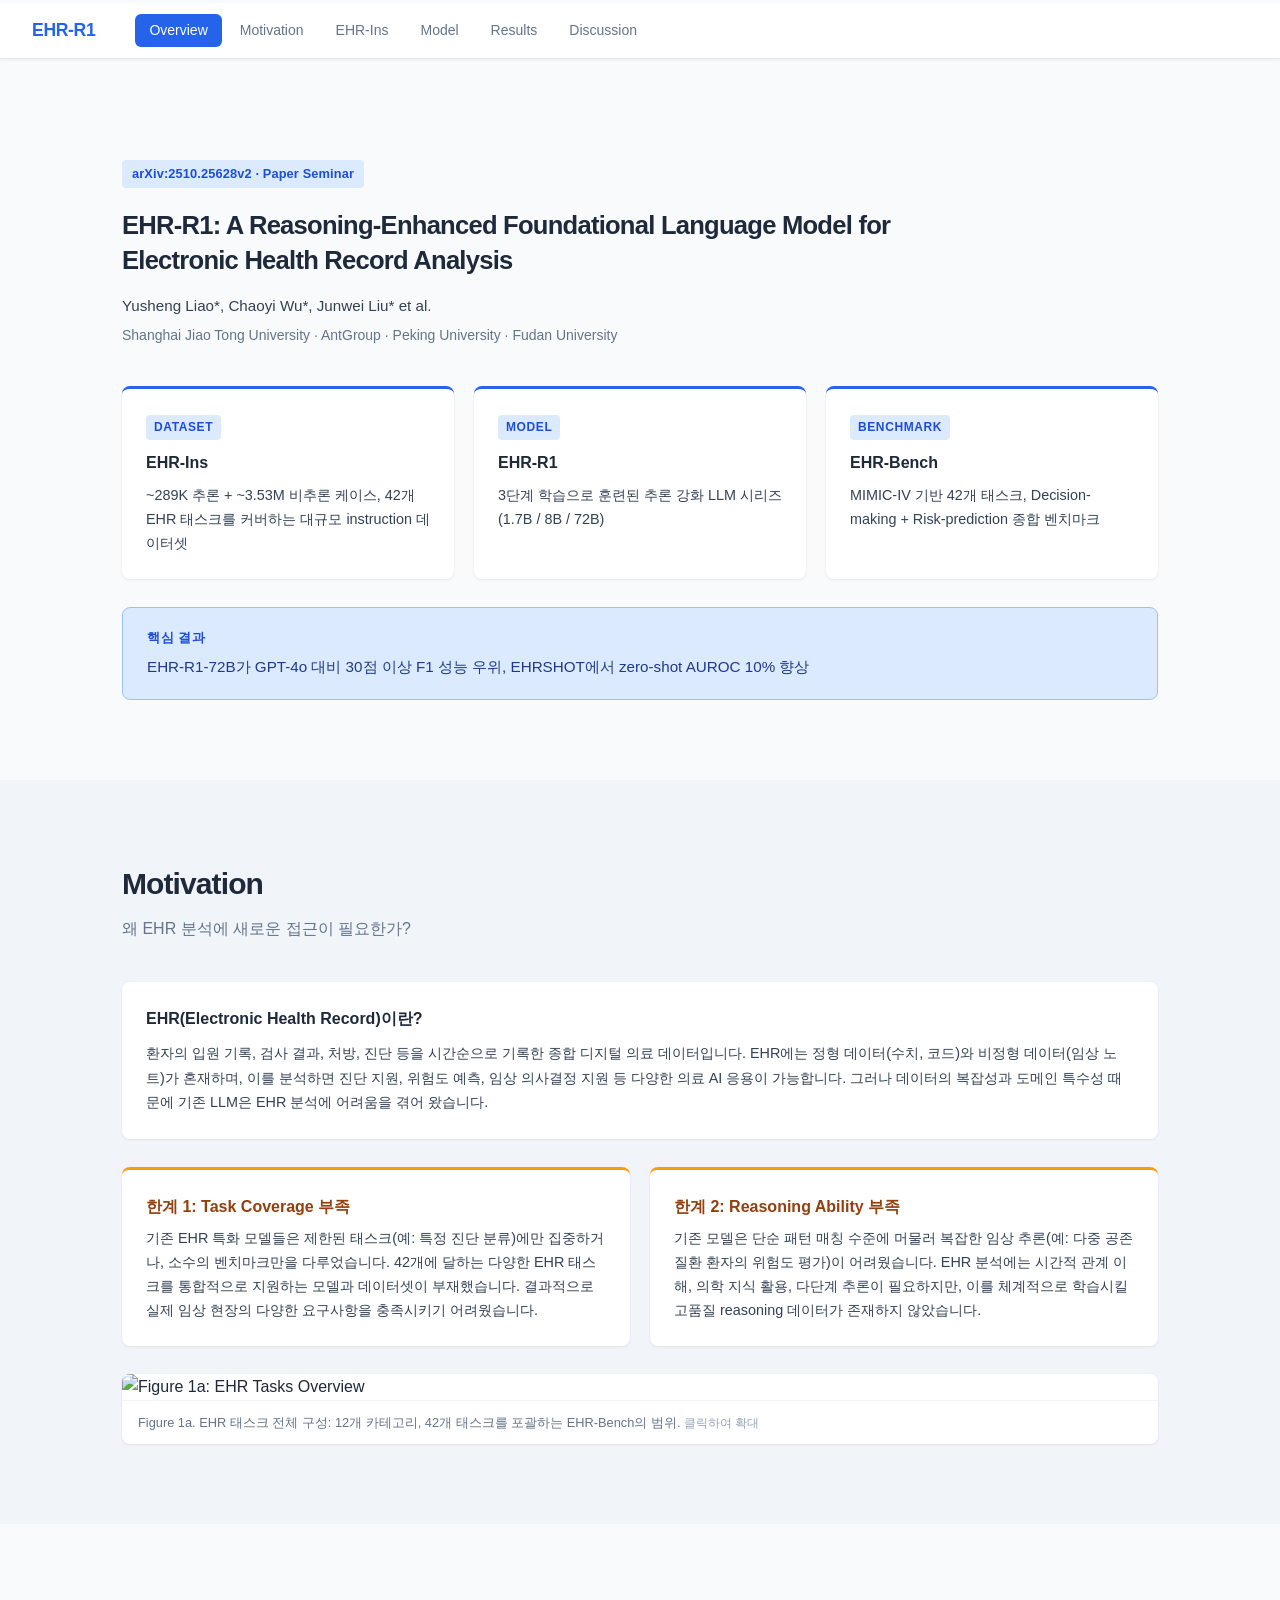
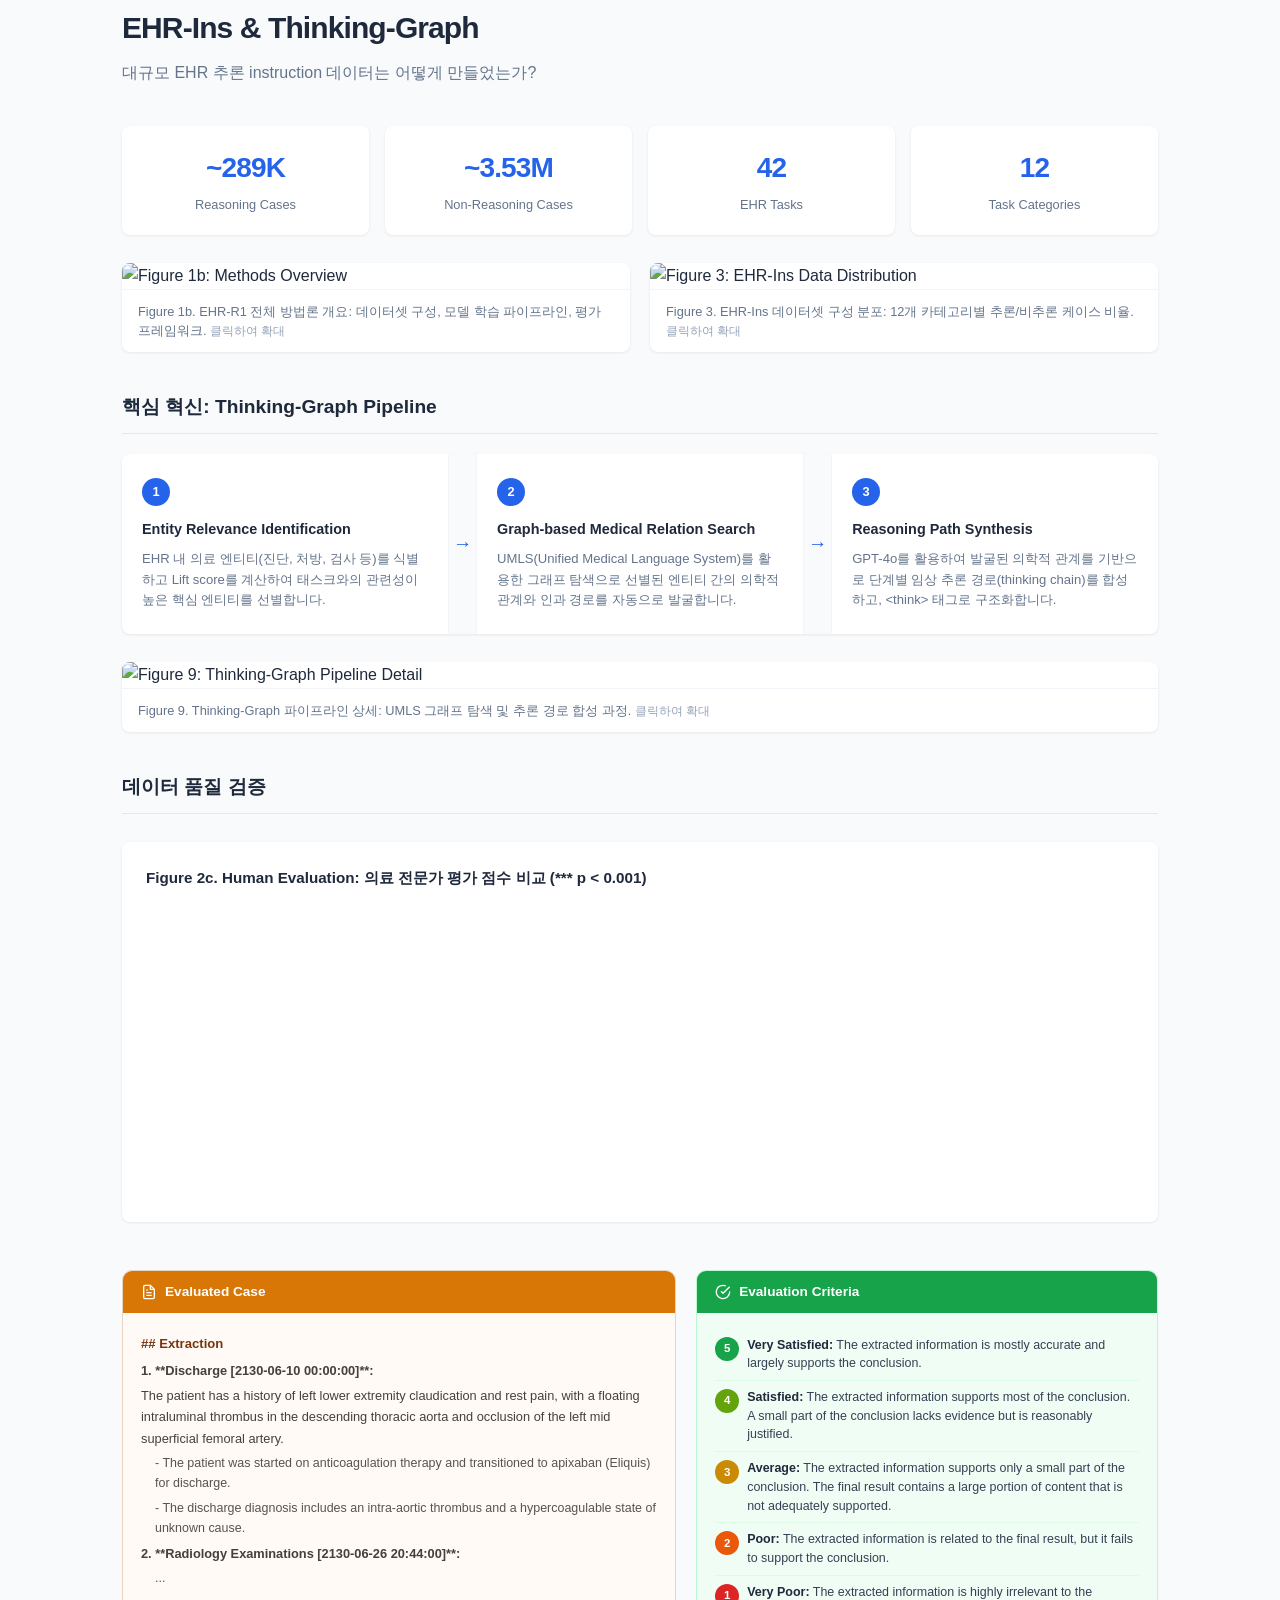
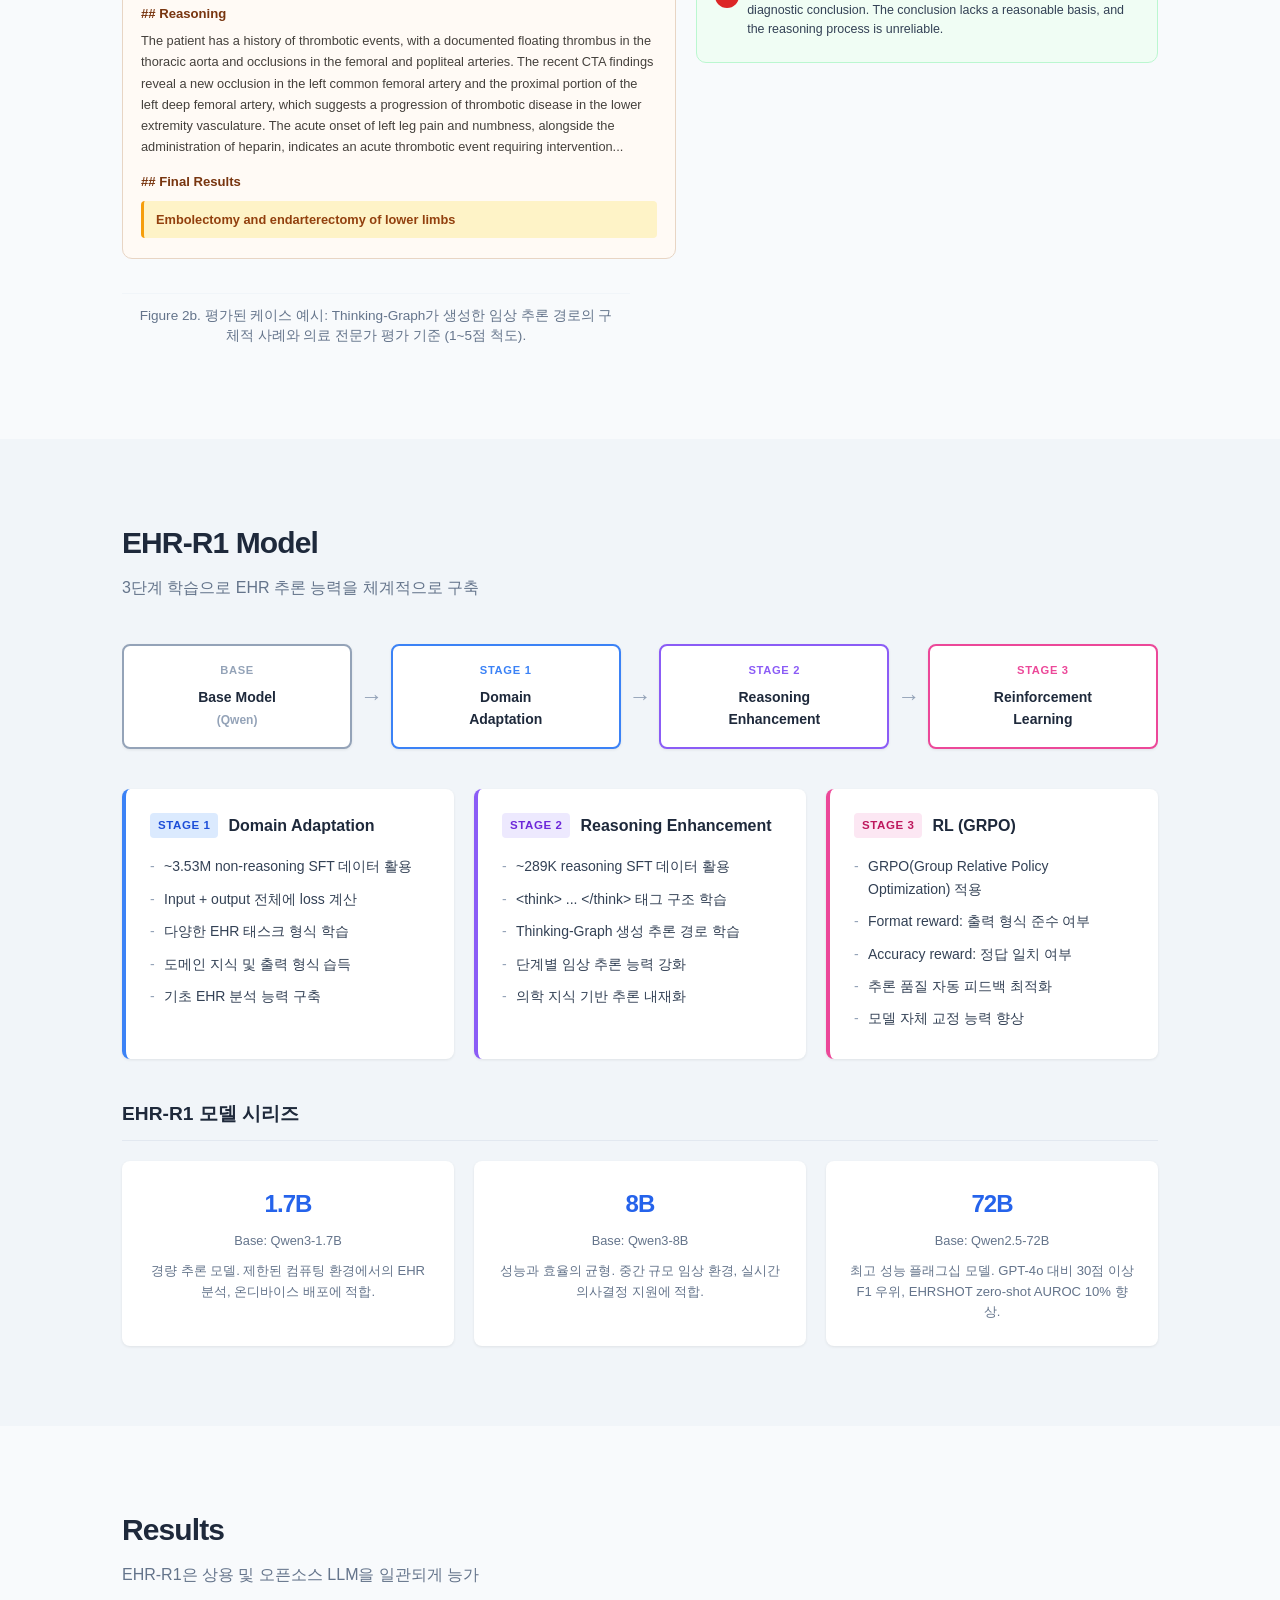
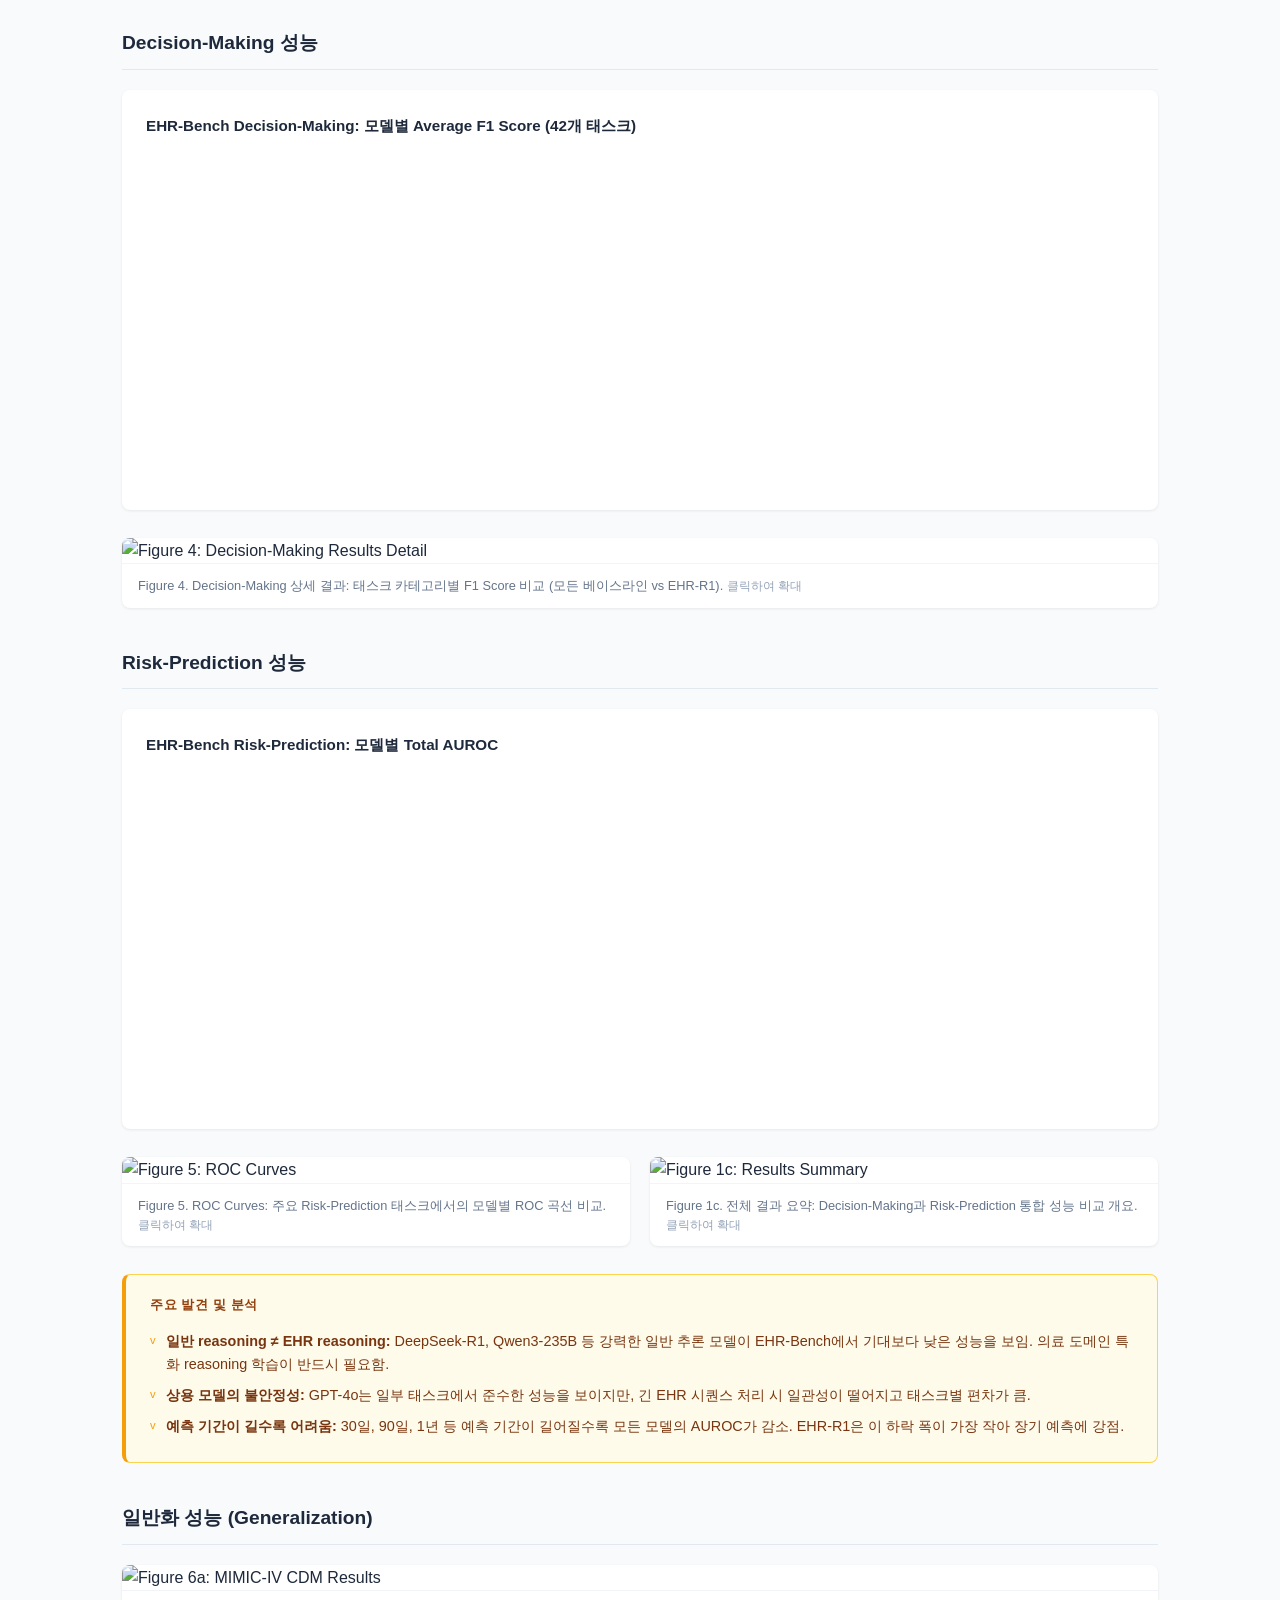
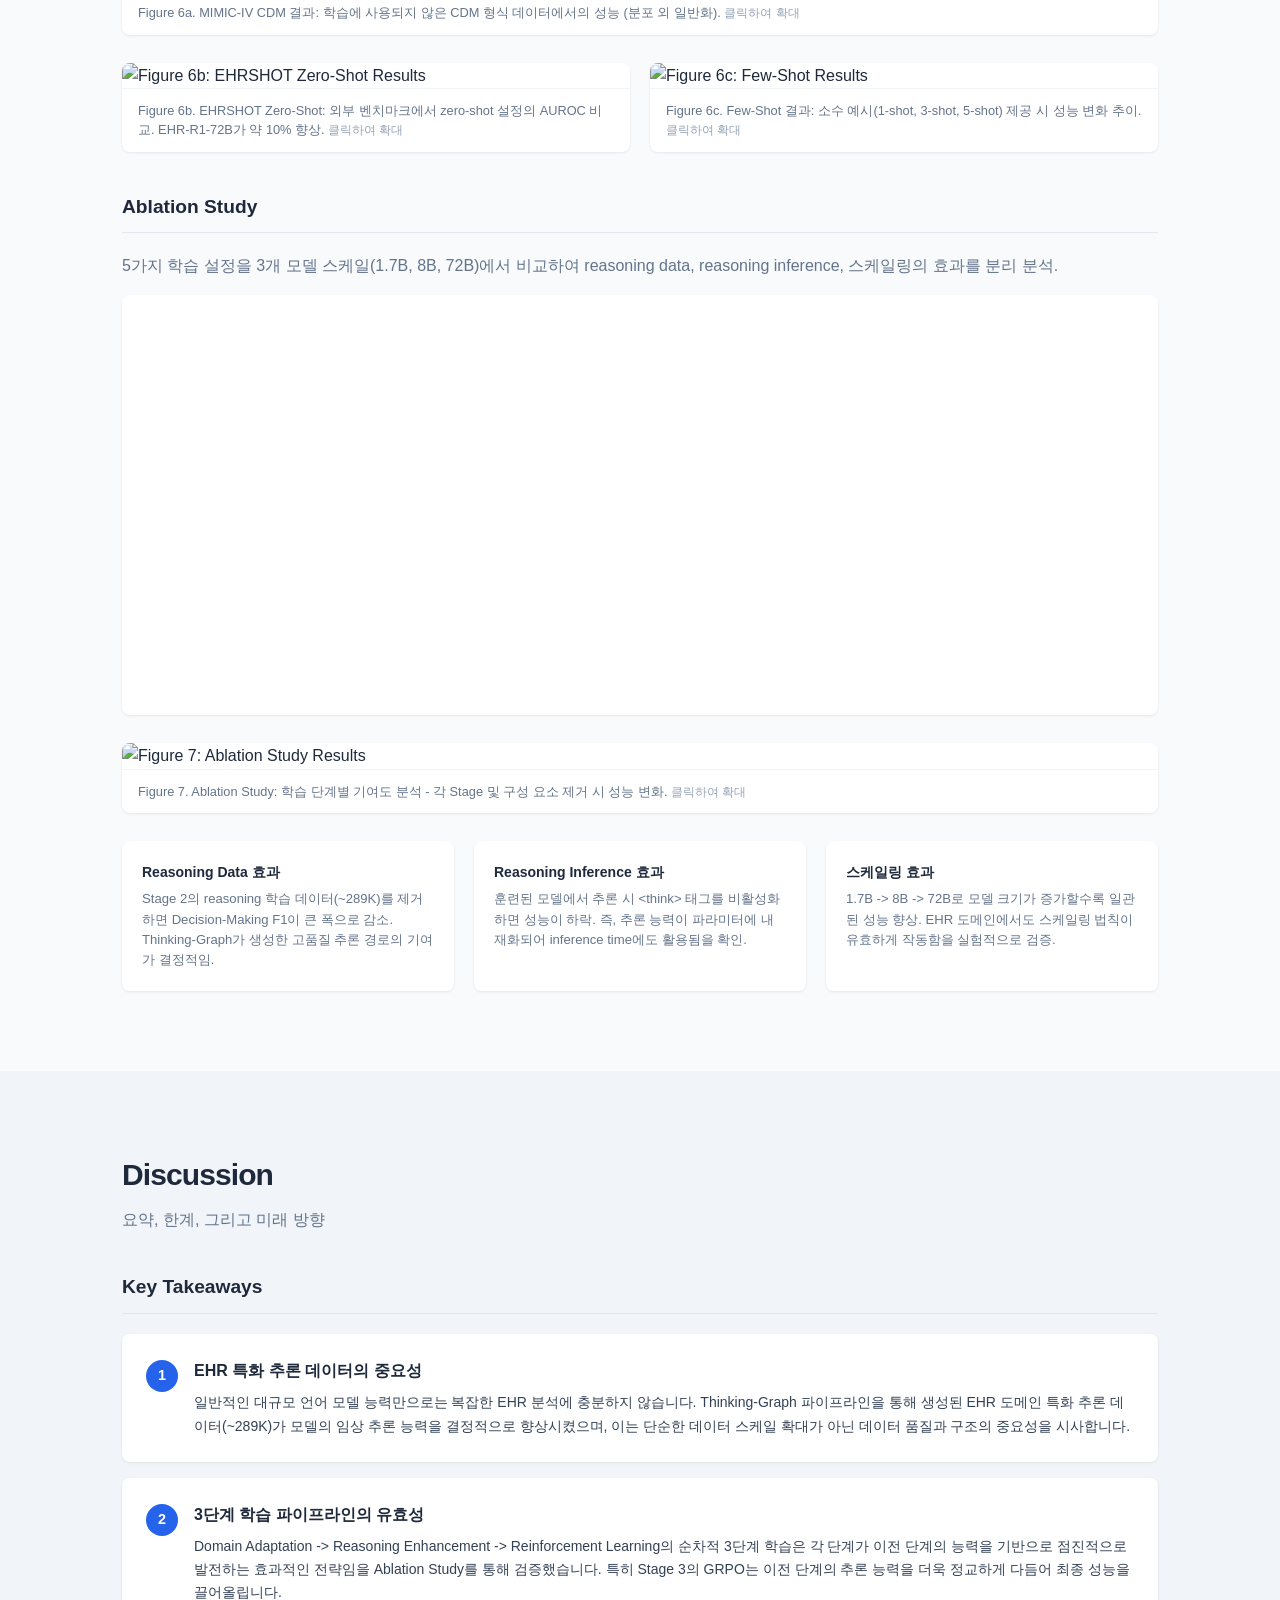
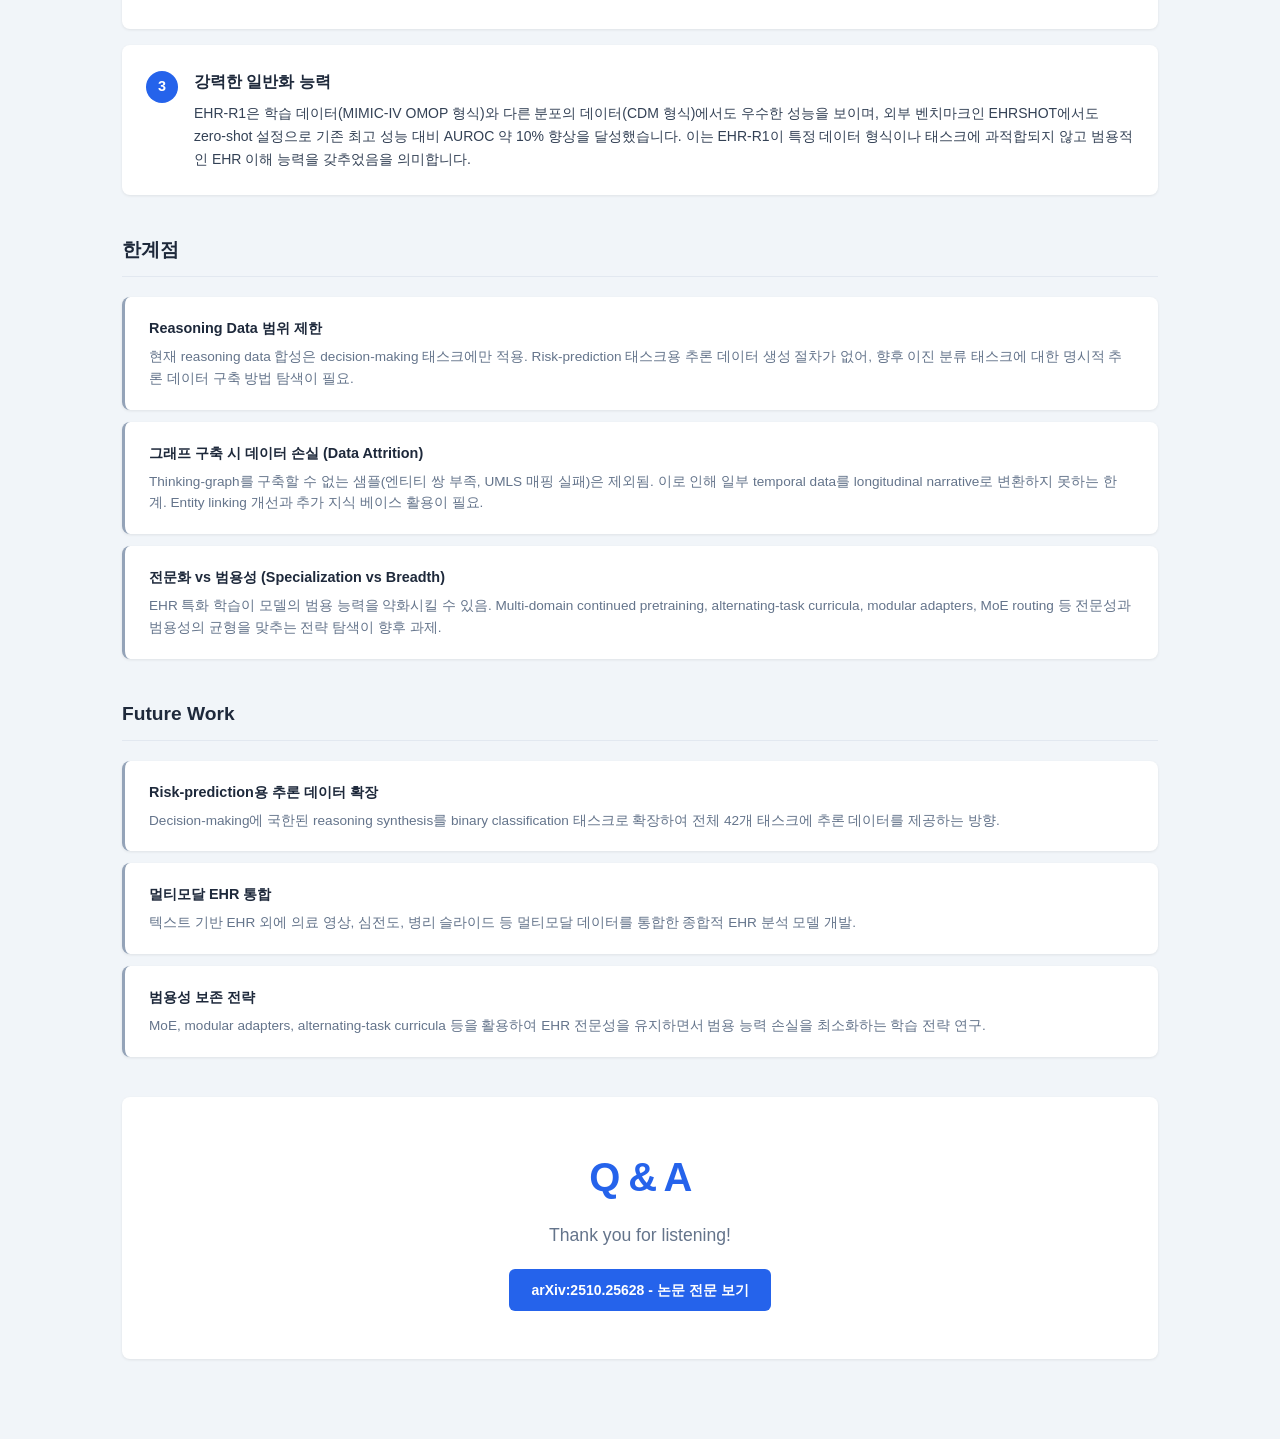
==== index.html @ 21fc16e5 "feat: 논문 원본 고해상도 이미지로 교체 및 웹 대시보드 개선" ====
<!DOCTYPE html>
<html lang="ko">
<head>
  <meta charset="UTF-8">
  <meta name="viewport" content="width=device-width, initial-scale=1.0">
  <title>EHR-R1 Paper Seminar Dashboard</title>
  <script src="https://cdn.jsdelivr.net/npm/chart.js@4"></script>
  <style>
    /* ===== RESET & BASE ===== */
    *, *::before, *::after {
      box-sizing: border-box;
      margin: 0;
      padding: 0;
    }

    html {
      scroll-behavior: smooth;
      font-size: 16px;
    }

    body {
      font-family: 'Pretendard', -apple-system, BlinkMacSystemFont, 'Segoe UI', sans-serif;
      background-color: #f8fafc;
      color: #1e293b;
      line-height: 1.6;
      overflow-x: hidden;
    }

    /* ===== PROGRESS BAR ===== */
    #progress-bar {
      position: fixed;
      top: 0;
      left: 0;
      height: 3px;
      width: 0%;
      background-color: #2563eb;
      z-index: 9999;
      transition: width 0.1s linear;
    }

    /* ===== NAVIGATION ===== */
    nav {
      position: fixed;
      top: 3px;
      left: 0;
      right: 0;
      height: 56px;
      background-color: #ffffff;
      border-bottom: 1px solid #e2e8f0;
      display: flex;
      align-items: center;
      padding: 0 32px;
      z-index: 1000;
      box-shadow: 0 1px 3px rgba(0, 0, 0, 0.06);
    }

    .nav-logo {
      font-size: 1.1rem;
      font-weight: 700;
      color: #2563eb;
      letter-spacing: -0.02em;
      margin-right: 40px;
      white-space: nowrap;
      flex-shrink: 0;
    }

    .nav-links {
      display: flex;
      align-items: center;
      gap: 4px;
      list-style: none;
      flex-wrap: wrap;
    }

    .nav-links a {
      display: inline-block;
      padding: 5px 14px;
      font-size: 0.875rem;
      font-weight: 500;
      color: #64748b;
      text-decoration: none;
      border-radius: 6px;
      transition: color 0.15s, background-color 0.15s;
    }

    .nav-links a:hover {
      color: #1e293b;
      background-color: #f1f5f9;
    }

    .nav-links a.active {
      color: #ffffff;
      background-color: #2563eb;
    }

    /* ===== MAIN CONTENT ===== */
    main {
      padding-top: 80px;
    }

    section {
      padding: 80px 0;
    }

    section:nth-child(even) {
      background-color: #f1f5f9;
    }

    .container {
      max-width: 1100px;
      margin: 0 auto;
      padding: 0 32px;
    }

    /* ===== SECTION HEADINGS ===== */
    .section-header {
      margin-bottom: 40px;
    }

    .section-title {
      font-size: 1.875rem;
      font-weight: 700;
      color: #1e293b;
      letter-spacing: -0.03em;
      margin-bottom: 8px;
    }

    .section-subtitle {
      font-size: 1rem;
      color: #64748b;
      font-weight: 400;
    }

    /* ===== CARDS ===== */
    .card {
      background-color: #ffffff;
      border-radius: 8px;
      box-shadow: 0 1px 3px rgba(0, 0, 0, 0.08);
      padding: 24px;
    }

    .card-title {
      font-size: 1rem;
      font-weight: 600;
      color: #1e293b;
      margin-bottom: 8px;
    }

    .card-body {
      font-size: 0.9rem;
      color: #334155;
      line-height: 1.65;
    }

    /* ===== GRID LAYOUTS ===== */
    .grid-3 {
      display: grid;
      grid-template-columns: repeat(3, 1fr);
      gap: 20px;
    }

    .grid-2 {
      display: grid;
      grid-template-columns: repeat(2, 1fr);
      gap: 20px;
    }

    .grid-4 {
      display: grid;
      grid-template-columns: repeat(4, 1fr);
      gap: 16px;
    }

    /* ===== SECTION 1: OVERVIEW ===== */
    .overview-paper-label {
      display: inline-block;
      background-color: #dbeafe;
      color: #1d4ed8;
      font-size: 0.8rem;
      font-weight: 600;
      padding: 4px 10px;
      border-radius: 4px;
      margin-bottom: 20px;
      letter-spacing: 0.01em;
    }

    .overview-paper-title {
      font-size: 1.6rem;
      font-weight: 700;
      color: #1e293b;
      letter-spacing: -0.03em;
      line-height: 1.35;
      margin-bottom: 16px;
      max-width: 820px;
    }

    .overview-authors {
      font-size: 0.95rem;
      color: #334155;
      margin-bottom: 6px;
    }

    .overview-affiliations {
      font-size: 0.875rem;
      color: #64748b;
      margin-bottom: 40px;
    }

    .contribution-card {
      background-color: #ffffff;
      border-radius: 8px;
      box-shadow: 0 1px 3px rgba(0, 0, 0, 0.08);
      padding: 24px;
      border-top: 3px solid #2563eb;
    }

    .contribution-label {
      display: inline-block;
      background-color: #dbeafe;
      color: #1d4ed8;
      font-size: 0.75rem;
      font-weight: 700;
      padding: 3px 8px;
      border-radius: 4px;
      margin-bottom: 10px;
      text-transform: uppercase;
      letter-spacing: 0.05em;
    }

    .contribution-card .card-title {
      font-size: 1rem;
      margin-bottom: 8px;
    }

    .highlight-box {
      background-color: #dbeafe;
      border: 1px solid #93c5fd;
      border-radius: 8px;
      padding: 20px 24px;
      margin-top: 28px;
    }

    .highlight-box-label {
      font-size: 0.8rem;
      font-weight: 700;
      color: #1d4ed8;
      text-transform: uppercase;
      letter-spacing: 0.05em;
      margin-bottom: 6px;
    }

    .highlight-box-text {
      font-size: 0.95rem;
      color: #1e3a8a;
      font-weight: 500;
    }

    /* ===== SECTION 2: MOTIVATION ===== */
    .limitation-card {
      background-color: #ffffff;
      border-radius: 8px;
      box-shadow: 0 1px 3px rgba(0, 0, 0, 0.08);
      padding: 24px;
      border-top: 3px solid #f59e0b;
    }

    .limitation-card .card-title {
      color: #92400e;
    }

    /* ===== FIGURE / LIGHTBOX ===== */
    .figure-container {
      background-color: #ffffff;
      border-radius: 8px;
      box-shadow: 0 1px 3px rgba(0, 0, 0, 0.08);
      overflow: hidden;
      cursor: pointer;
      transition: box-shadow 0.2s;
    }

    .figure-container:hover {
      box-shadow: 0 4px 12px rgba(0, 0, 0, 0.12);
    }

    .figure-container img {
      width: 100%;
      height: auto;
      display: block;
    }

    figcaption {
      padding: 12px 16px;
      font-size: 0.8rem;
      color: #64748b;
      border-top: 1px solid #f1f5f9;
      line-height: 1.5;
    }

    .figure-hint {
      display: inline-block;
      font-size: 0.72rem;
      color: #94a3b8;
      margin-top: 2px;
    }

    /* ===== LIGHTBOX ===== */
    #lightbox {
      display: none;
      position: fixed;
      inset: 0;
      background-color: rgba(0, 0, 0, 0.85);
      z-index: 9000;
      align-items: center;
      justify-content: center;
      flex-direction: column;
    }

    #lightbox.open {
      display: flex;
    }

    #lightbox-close {
      position: absolute;
      top: 20px;
      right: 28px;
      font-size: 2rem;
      color: #ffffff;
      cursor: pointer;
      line-height: 1;
      background: none;
      border: none;
      font-weight: 300;
      opacity: 0.8;
      transition: opacity 0.15s;
    }

    #lightbox-close:hover {
      opacity: 1;
    }

    #lightbox-img {
      max-width: 90%;
      max-height: 80vh;
      object-fit: contain;
      border-radius: 4px;
    }

    #lightbox-caption {
      color: #cbd5e1;
      font-size: 0.875rem;
      margin-top: 14px;
      max-width: 80%;
      text-align: center;
      line-height: 1.5;
    }

    /* ===== SECTION 3: EHR-INS ===== */
    .stat-card {
      background-color: #ffffff;
      border-radius: 8px;
      box-shadow: 0 1px 3px rgba(0, 0, 0, 0.08);
      padding: 20px 16px;
      text-align: center;
    }

    .stat-value {
      font-size: 1.75rem;
      font-weight: 700;
      color: #2563eb;
      letter-spacing: -0.03em;
      margin-bottom: 4px;
    }

    .stat-label {
      font-size: 0.8rem;
      color: #64748b;
      font-weight: 500;
    }

    .figures-row {
      display: grid;
      grid-template-columns: 1fr 1fr;
      gap: 20px;
      margin-top: 28px;
    }

    .figures-row.three-col {
      grid-template-columns: 1fr 1fr 1fr;
    }

    .subsection-title {
      font-size: 1.2rem;
      font-weight: 700;
      color: #1e293b;
      margin-bottom: 20px;
      margin-top: 40px;
      padding-bottom: 10px;
      border-bottom: 1px solid #e2e8f0;
    }

    /* Pipeline Steps */
    .pipeline-container {
      display: flex;
      align-items: stretch;
      gap: 0;
      background-color: #ffffff;
      border-radius: 8px;
      box-shadow: 0 1px 3px rgba(0, 0, 0, 0.08);
      overflow: hidden;
      margin-bottom: 28px;
    }

    .pipeline-step {
      flex: 1;
      padding: 24px 20px;
      position: relative;
    }

    .pipeline-step:not(:last-child) {
      border-right: 1px solid #f1f5f9;
    }

    .pipeline-step-number {
      display: inline-flex;
      align-items: center;
      justify-content: center;
      width: 28px;
      height: 28px;
      background-color: #2563eb;
      color: #ffffff;
      font-size: 0.8rem;
      font-weight: 700;
      border-radius: 50%;
      margin-bottom: 12px;
    }

    .pipeline-step-title {
      font-size: 0.9rem;
      font-weight: 600;
      color: #1e293b;
      margin-bottom: 8px;
    }

    .pipeline-step-body {
      font-size: 0.82rem;
      color: #64748b;
      line-height: 1.55;
    }

    .pipeline-arrow {
      display: flex;
      align-items: center;
      justify-content: center;
      padding: 0 4px;
      color: #2563eb;
      font-size: 1.2rem;
      font-weight: 300;
      flex-shrink: 0;
      background-color: #f8fafc;
      border-right: 1px solid #f1f5f9;
    }

    /* ===== FIG 2B: EVALUATED CASE ===== */
    .eval-case-wrapper {
      display: grid;
      grid-template-columns: 1.2fr 1fr;
      gap: 20px;
      align-items: start;
    }

    .eval-case-card {
      background-color: #fffaf5;
      border: 1px solid #e8d5c4;
      border-radius: 10px;
      overflow: hidden;
    }

    .eval-case-header {
      background-color: #d97706;
      color: #ffffff;
      font-size: 0.85rem;
      font-weight: 700;
      padding: 10px 18px;
      display: flex;
      align-items: center;
      gap: 8px;
    }

    .eval-case-body {
      padding: 20px 18px;
      font-size: 0.8rem;
      color: #44403c;
      line-height: 1.65;
    }

    .eval-section-title {
      font-size: 0.82rem;
      font-weight: 700;
      color: #78350f;
      margin-top: 14px;
      margin-bottom: 6px;
    }

    .eval-section-title:first-child {
      margin-top: 0;
    }

    .eval-case-body p {
      margin: 4px 0;
    }

    .eval-case-body .eval-sub {
      padding-left: 14px;
      color: #57534e;
      font-size: 0.78rem;
    }

    .eval-case-body .eval-result {
      background-color: #fef3c7;
      border-left: 3px solid #f59e0b;
      padding: 8px 12px;
      border-radius: 4px;
      margin-top: 8px;
      font-weight: 600;
      color: #92400e;
    }

    .eval-criteria-card {
      background-color: #f0fdf4;
      border: 1px solid #bbf7d0;
      border-radius: 10px;
      overflow: hidden;
    }

    .eval-criteria-header {
      background-color: #16a34a;
      color: #ffffff;
      font-size: 0.85rem;
      font-weight: 700;
      padding: 10px 18px;
      display: flex;
      align-items: center;
      gap: 8px;
    }

    .eval-criteria-body {
      padding: 16px 18px;
    }

    .eval-scale-item {
      display: flex;
      gap: 8px;
      padding: 7px 0;
      font-size: 0.78rem;
      color: #334155;
      line-height: 1.5;
      border-bottom: 1px solid #dcfce7;
    }

    .eval-scale-item:last-child {
      border-bottom: none;
    }

    .eval-scale-badge {
      flex-shrink: 0;
      display: inline-flex;
      align-items: center;
      justify-content: center;
      width: 24px;
      height: 24px;
      border-radius: 50%;
      font-size: 0.72rem;
      font-weight: 700;
      color: #ffffff;
      margin-top: 1px;
    }

    .eval-scale-5 { background-color: #16a34a; }
    .eval-scale-4 { background-color: #65a30d; }
    .eval-scale-3 { background-color: #ca8a04; }
    .eval-scale-2 { background-color: #ea580c; }
    .eval-scale-1 { background-color: #dc2626; }

    .eval-scale-label {
      font-weight: 600;
      color: #1e293b;
    }

    @media (max-width: 768px) {
      .eval-case-wrapper {
        grid-template-columns: 1fr;
      }
    }

    /* ===== SECTION 4: MODEL ===== */
    .flow-diagram {
      display: flex;
      align-items: center;
      gap: 0;
      margin-bottom: 36px;
      overflow-x: auto;
      padding: 4px 0;
    }

    .flow-box {
      flex: 1;
      min-width: 160px;
      background-color: #ffffff;
      border-radius: 8px;
      padding: 16px 14px;
      text-align: center;
      box-shadow: 0 1px 3px rgba(0, 0, 0, 0.08);
      position: relative;
    }

    .flow-box-base {
      border: 2px solid #94a3b8;
    }

    .flow-box-s1 {
      border: 2px solid #3b82f6;
    }

    .flow-box-s2 {
      border: 2px solid #8b5cf6;
    }

    .flow-box-s3 {
      border: 2px solid #ec4899;
    }

    .flow-box-label {
      font-size: 0.7rem;
      font-weight: 600;
      text-transform: uppercase;
      letter-spacing: 0.06em;
      margin-bottom: 6px;
    }

    .flow-box-base .flow-box-label { color: #94a3b8; }
    .flow-box-s1 .flow-box-label { color: #3b82f6; }
    .flow-box-s2 .flow-box-label { color: #8b5cf6; }
    .flow-box-s3 .flow-box-label { color: #ec4899; }

    .flow-box-name {
      font-size: 0.875rem;
      font-weight: 600;
      color: #1e293b;
    }

    .flow-arrow {
      flex-shrink: 0;
      color: #94a3b8;
      font-size: 1.4rem;
      padding: 0 8px;
      font-weight: 300;
    }

    .stage-card {
      background-color: #ffffff;
      border-radius: 8px;
      box-shadow: 0 1px 3px rgba(0, 0, 0, 0.08);
      padding: 24px;
      border-left: 4px solid;
    }

    .stage-card-s1 { border-left-color: #3b82f6; }
    .stage-card-s2 { border-left-color: #8b5cf6; }
    .stage-card-s3 { border-left-color: #ec4899; }

    .stage-card-header {
      display: flex;
      align-items: center;
      gap: 10px;
      margin-bottom: 12px;
    }

    .stage-badge {
      display: inline-block;
      font-size: 0.72rem;
      font-weight: 700;
      padding: 3px 8px;
      border-radius: 4px;
      text-transform: uppercase;
      letter-spacing: 0.05em;
    }

    .stage-badge-s1 { background-color: #dbeafe; color: #1d4ed8; }
    .stage-badge-s2 { background-color: #ede9fe; color: #6d28d9; }
    .stage-badge-s3 { background-color: #fce7f3; color: #be185d; }

    .stage-card-title {
      font-size: 1rem;
      font-weight: 600;
      color: #1e293b;
    }

    .stage-detail-list {
      list-style: none;
      padding: 0;
    }

    .stage-detail-list li {
      font-size: 0.875rem;
      color: #334155;
      padding: 5px 0;
      padding-left: 14px;
      position: relative;
    }

    .stage-detail-list li::before {
      content: '-';
      position: absolute;
      left: 0;
      color: #94a3b8;
    }

    .model-card {
      background-color: #ffffff;
      border-radius: 8px;
      box-shadow: 0 1px 3px rgba(0, 0, 0, 0.08);
      padding: 24px;
      text-align: center;
    }

    .model-size-badge {
      display: inline-block;
      font-size: 1.5rem;
      font-weight: 800;
      color: #2563eb;
      letter-spacing: -0.04em;
      margin-bottom: 8px;
    }

    .model-base-label {
      font-size: 0.8rem;
      color: #64748b;
    }

    /* ===== SECTION 5: RESULTS ===== */
    .chart-container {
      background-color: #ffffff;
      border-radius: 8px;
      box-shadow: 0 1px 3px rgba(0, 0, 0, 0.08);
      padding: 24px;
      margin-bottom: 28px;
      position: relative;
      height: 420px;
    }

    .chart-title {
      font-size: 0.95rem;
      font-weight: 600;
      color: #1e293b;
      margin-bottom: 20px;
    }

    .chart-wrapper {
      position: relative;
      height: 320px;
    }

    .key-insights-box {
      background-color: #fffbeb;
      border: 1px solid #fcd34d;
      border-left: 4px solid #f59e0b;
      border-radius: 8px;
      padding: 20px 24px;
      margin-top: 12px;
      margin-bottom: 32px;
    }

    .key-insights-label {
      font-size: 0.8rem;
      font-weight: 700;
      color: #92400e;
      text-transform: uppercase;
      letter-spacing: 0.05em;
      margin-bottom: 10px;
    }

    .key-insights-list {
      list-style: none;
      padding: 0;
    }

    .key-insights-list li {
      font-size: 0.9rem;
      color: #78350f;
      padding: 4px 0;
      padding-left: 16px;
      position: relative;
    }

    .key-insights-list li::before {
      content: 'v';
      position: absolute;
      left: 0;
      color: #f59e0b;
      font-size: 0.7rem;
      top: 6px;
    }

    .insight-card {
      background-color: #ffffff;
      border-radius: 8px;
      box-shadow: 0 1px 3px rgba(0, 0, 0, 0.08);
      padding: 20px;
    }

    .insight-card-title {
      font-size: 0.875rem;
      font-weight: 600;
      color: #1e293b;
      margin-bottom: 6px;
    }

    .insight-card-body {
      font-size: 0.82rem;
      color: #64748b;
      line-height: 1.55;
    }

    /* ===== SECTION 6: DISCUSSION ===== */
    .takeaway-card {
      background-color: #ffffff;
      border-radius: 8px;
      box-shadow: 0 1px 3px rgba(0, 0, 0, 0.08);
      padding: 24px;
      display: flex;
      gap: 16px;
    }

    .takeaway-badge {
      display: inline-flex;
      align-items: center;
      justify-content: center;
      width: 32px;
      height: 32px;
      background-color: #2563eb;
      color: #ffffff;
      font-size: 0.9rem;
      font-weight: 700;
      border-radius: 50%;
      flex-shrink: 0;
      margin-top: 2px;
    }

    .takeaway-content {}

    .takeaway-title {
      font-size: 1rem;
      font-weight: 600;
      color: #1e293b;
      margin-bottom: 8px;
    }

    .takeaway-body {
      font-size: 0.875rem;
      color: #334155;
      line-height: 1.65;
    }

    .limitation-item {
      background-color: #ffffff;
      border-radius: 8px;
      box-shadow: 0 1px 3px rgba(0, 0, 0, 0.08);
      padding: 20px 24px;
      border-left: 3px solid #94a3b8;
    }

    .limitation-item-title {
      font-size: 0.9rem;
      font-weight: 600;
      color: #1e293b;
      margin-bottom: 6px;
    }

    .limitation-item-body {
      font-size: 0.85rem;
      color: #64748b;
      line-height: 1.6;
    }

    .qa-section {
      text-align: center;
      padding: 48px 24px;
      background-color: #ffffff;
      border-radius: 8px;
      box-shadow: 0 1px 3px rgba(0, 0, 0, 0.08);
      margin-top: 40px;
    }

    .qa-title {
      font-size: 2.5rem;
      font-weight: 800;
      color: #2563eb;
      letter-spacing: -0.04em;
      margin-bottom: 12px;
    }

    .qa-subtitle {
      font-size: 1.1rem;
      color: #64748b;
      margin-bottom: 20px;
    }

    .arxiv-link {
      display: inline-block;
      background-color: #2563eb;
      color: #ffffff;
      text-decoration: none;
      font-size: 0.875rem;
      font-weight: 600;
      padding: 10px 22px;
      border-radius: 6px;
      transition: background-color 0.15s;
    }

    .arxiv-link:hover {
      background-color: #1d4ed8;
    }

    /* ===== TAG LABEL ===== */
    .tag {
      display: inline-block;
      font-size: 0.75rem;
      font-weight: 600;
      padding: 3px 8px;
      border-radius: 4px;
      background-color: #f1f5f9;
      color: #475569;
    }

    .ehr-card {
      background-color: #ffffff;
      border-radius: 8px;
      box-shadow: 0 1px 3px rgba(0, 0, 0, 0.08);
      padding: 24px;
      margin-bottom: 28px;
    }

    .ehr-card-title {
      font-size: 1rem;
      font-weight: 700;
      color: #1e293b;
      margin-bottom: 10px;
    }

    .ehr-card-body {
      font-size: 0.9rem;
      color: #334155;
      line-height: 1.7;
    }

    /* ===== SPACING UTILITIES ===== */
    .mt-6 { margin-top: 6px; }
    .mt-8 { margin-top: 8px; }
    .mt-12 { margin-top: 12px; }
    .mt-20 { margin-top: 20px; }
    .mt-28 { margin-top: 28px; }
    .mt-36 { margin-top: 36px; }
    .mt-40 { margin-top: 40px; }
    .mb-20 { margin-bottom: 20px; }
    .mb-28 { margin-bottom: 28px; }

    /* ===== RESPONSIVE ===== */
    @media (max-width: 900px) {
      .grid-3 {
        grid-template-columns: 1fr;
      }
      .grid-4 {
        grid-template-columns: repeat(2, 1fr);
      }
      .figures-row {
        grid-template-columns: 1fr;
      }
      .pipeline-container {
        flex-direction: column;
      }
      .pipeline-step:not(:last-child) {
        border-right: none;
        border-bottom: 1px solid #f1f5f9;
      }
      .pipeline-arrow {
        display: none;
      }
      .flow-diagram {
        flex-direction: column;
        align-items: stretch;
      }
      .flow-arrow {
        transform: rotate(90deg);
        text-align: center;
      }
      nav {
        padding: 0 16px;
      }
      .nav-links a {
        padding: 4px 8px;
        font-size: 0.8rem;
      }
    }

    @media (max-width: 640px) {
      .grid-2 {
        grid-template-columns: 1fr;
      }
      .grid-4 {
        grid-template-columns: 1fr 1fr;
      }
      .container {
        padding: 0 16px;
      }
    }
  </style>
</head>
<body>

  <!-- Progress Bar -->
  <div id="progress-bar"></div>

  <!-- Navigation -->
  <nav>
    <span class="nav-logo">EHR-R1</span>
    <ul class="nav-links">
      <li><a href="#overview" class="active">Overview</a></li>
      <li><a href="#motivation">Motivation</a></li>
      <li><a href="#ehr-ins">EHR-Ins</a></li>
      <li><a href="#model">Model</a></li>
      <li><a href="#results">Results</a></li>
      <li><a href="#discussion">Discussion</a></li>
    </ul>
  </nav>

  <!-- Main Content -->
  <main>

    <!-- ===== SECTION 1: OVERVIEW ===== -->
    <section id="overview">
      <div class="container">
        <div class="overview-paper-label">arXiv:2510.25628v2 · Paper Seminar</div>
        <h1 class="overview-paper-title">EHR-R1: A Reasoning-Enhanced Foundational Language Model for Electronic Health Record Analysis</h1>
        <p class="overview-authors">Yusheng Liao*, Chaoyi Wu*, Junwei Liu* et al.</p>
        <p class="overview-affiliations">Shanghai Jiao Tong University · AntGroup · Peking University · Fudan University</p>

        <div class="grid-3">
          <div class="contribution-card">
            <span class="contribution-label">Dataset</span>
            <h3 class="card-title">EHR-Ins</h3>
            <p class="card-body">~289K 추론 + ~3.53M 비추론 케이스, 42개 EHR 태스크를 커버하는 대규모 instruction 데이터셋</p>
          </div>
          <div class="contribution-card">
            <span class="contribution-label">Model</span>
            <h3 class="card-title">EHR-R1</h3>
            <p class="card-body">3단계 학습으로 훈련된 추론 강화 LLM 시리즈 (1.7B / 8B / 72B)</p>
          </div>
          <div class="contribution-card">
            <span class="contribution-label">Benchmark</span>
            <h3 class="card-title">EHR-Bench</h3>
            <p class="card-body">MIMIC-IV 기반 42개 태스크, Decision-making + Risk-prediction 종합 벤치마크</p>
          </div>
        </div>

        <div class="highlight-box">
          <div class="highlight-box-label">핵심 결과</div>
          <p class="highlight-box-text">EHR-R1-72B가 GPT-4o 대비 30점 이상 F1 성능 우위, EHRSHOT에서 zero-shot AUROC 10% 향상</p>
        </div>
      </div>
    </section>

    <!-- ===== SECTION 2: MOTIVATION ===== -->
    <section id="motivation">
      <div class="container">
        <div class="section-header">
          <h2 class="section-title">Motivation</h2>
          <p class="section-subtitle">왜 EHR 분석에 새로운 접근이 필요한가?</p>
        </div>

        <div class="ehr-card">
          <h3 class="ehr-card-title">EHR(Electronic Health Record)이란?</h3>
          <p class="ehr-card-body">
            환자의 입원 기록, 검사 결과, 처방, 진단 등을 시간순으로 기록한 종합 디지털 의료 데이터입니다. EHR에는 정형 데이터(수치, 코드)와 비정형 데이터(임상 노트)가 혼재하며, 이를 분석하면 진단 지원, 위험도 예측, 임상 의사결정 지원 등 다양한 의료 AI 응용이 가능합니다. 그러나 데이터의 복잡성과 도메인 특수성 때문에 기존 LLM은 EHR 분석에 어려움을 겪어 왔습니다.
          </p>
        </div>

        <div class="grid-2 mb-28">
          <div class="limitation-card">
            <h3 class="card-title">한계 1: Task Coverage 부족</h3>
            <p class="card-body">
              기존 EHR 특화 모델들은 제한된 태스크(예: 특정 진단 분류)에만 집중하거나, 소수의 벤치마크만을 다루었습니다. 42개에 달하는 다양한 EHR 태스크를 통합적으로 지원하는 모델과 데이터셋이 부재했습니다. 결과적으로 실제 임상 현장의 다양한 요구사항을 충족시키기 어려웠습니다.
            </p>
          </div>
          <div class="limitation-card">
            <h3 class="card-title">한계 2: Reasoning Ability 부족</h3>
            <p class="card-body">
              기존 모델은 단순 패턴 매칭 수준에 머물러 복잡한 임상 추론(예: 다중 공존 질환 환자의 위험도 평가)이 어려웠습니다. EHR 분석에는 시간적 관계 이해, 의학 지식 활용, 다단계 추론이 필요하지만, 이를 체계적으로 학습시킬 고품질 reasoning 데이터가 존재하지 않았습니다.
            </p>
          </div>
        </div>

        <figure class="figure-container" onclick="openLightbox(this)">
          <img src="images/fig1a-ehr-tasks.png" alt="Figure 1a: EHR Tasks Overview" loading="lazy">
          <figcaption>
            Figure 1a. EHR 태스크 전체 구성: 12개 카테고리, 42개 태스크를 포괄하는 EHR-Bench의 범위.
            <span class="figure-hint">클릭하여 확대</span>
          </figcaption>
        </figure>
      </div>
    </section>

    <!-- ===== SECTION 3: EHR-INS & THINKING-GRAPH ===== -->
    <section id="ehr-ins">
      <div class="container">
        <div class="section-header">
          <h2 class="section-title">EHR-Ins &amp; Thinking-Graph</h2>
          <p class="section-subtitle">대규모 EHR 추론 instruction 데이터는 어떻게 만들었는가?</p>
        </div>

        <div class="grid-4 mb-28">
          <div class="stat-card">
            <div class="stat-value">~289K</div>
            <div class="stat-label">Reasoning Cases</div>
          </div>
          <div class="stat-card">
            <div class="stat-value">~3.53M</div>
            <div class="stat-label">Non-Reasoning Cases</div>
          </div>
          <div class="stat-card">
            <div class="stat-value">42</div>
            <div class="stat-label">EHR Tasks</div>
          </div>
          <div class="stat-card">
            <div class="stat-value">12</div>
            <div class="stat-label">Task Categories</div>
          </div>
        </div>

        <div class="figures-row">
          <figure class="figure-container" onclick="openLightbox(this)">
            <img src="images/fig1b-methods-overview.png" alt="Figure 1b: Methods Overview" loading="lazy">
            <figcaption>
              Figure 1b. EHR-R1 전체 방법론 개요: 데이터셋 구성, 모델 학습 파이프라인, 평가 프레임워크.
              <span class="figure-hint">클릭하여 확대</span>
            </figcaption>
          </figure>
          <figure class="figure-container" onclick="openLightbox(this)">
            <img src="images/fig3-ring-chart.png" alt="Figure 3: EHR-Ins Data Distribution" loading="lazy">
            <figcaption>
              Figure 3. EHR-Ins 데이터셋 구성 분포: 12개 카테고리별 추론/비추론 케이스 비율.
              <span class="figure-hint">클릭하여 확대</span>
            </figcaption>
          </figure>
        </div>

        <h3 class="subsection-title">핵심 혁신: Thinking-Graph Pipeline</h3>

        <div class="pipeline-container">
          <div class="pipeline-step">
            <div class="pipeline-step-number">1</div>
            <div class="pipeline-step-title">Entity Relevance Identification</div>
            <p class="pipeline-step-body">EHR 내 의료 엔티티(진단, 처방, 검사 등)를 식별하고 Lift score를 계산하여 태스크와의 관련성이 높은 핵심 엔티티를 선별합니다.</p>
          </div>
          <div class="pipeline-arrow">&#8594;</div>
          <div class="pipeline-step">
            <div class="pipeline-step-number">2</div>
            <div class="pipeline-step-title">Graph-based Medical Relation Search</div>
            <p class="pipeline-step-body">UMLS(Unified Medical Language System)를 활용한 그래프 탐색으로 선별된 엔티티 간의 의학적 관계와 인과 경로를 자동으로 발굴합니다.</p>
          </div>
          <div class="pipeline-arrow">&#8594;</div>
          <div class="pipeline-step">
            <div class="pipeline-step-number">3</div>
            <div class="pipeline-step-title">Reasoning Path Synthesis</div>
            <p class="pipeline-step-body">GPT-4o를 활용하여 발굴된 의학적 관계를 기반으로 단계별 임상 추론 경로(thinking chain)를 합성하고, &lt;think&gt; 태그로 구조화합니다.</p>
          </div>
        </div>

        <figure class="figure-container" onclick="openLightbox(this)">
          <img src="images/fig9-thinking-graph.png" alt="Figure 9: Thinking-Graph Pipeline Detail" loading="lazy">
          <figcaption>
            Figure 9. Thinking-Graph 파이프라인 상세: UMLS 그래프 탐색 및 추론 경로 합성 과정.
            <span class="figure-hint">클릭하여 확대</span>
          </figcaption>
        </figure>

        <h3 class="subsection-title">데이터 품질 검증</h3>

        <div class="figures-row">
          <div style="grid-column: 1 / -1;">
            <div class="chart-container" style="height:380px;">
              <div class="chart-title">Figure 2c. Human Evaluation: 의료 전문가 평가 점수 비교 (*** p &lt; 0.001)</div>
              <div class="chart-wrapper" style="height:300px;">
                <canvas id="chart-fig2c"></canvas>
              </div>
            </div>
          </div>
          <div class="eval-case-wrapper" style="grid-column: 1 / -1;">
            <!-- Evaluated Case -->
            <div class="eval-case-card">
              <div class="eval-case-header">
                <svg width="16" height="16" viewBox="0 0 24 24" fill="none" stroke="currentColor" stroke-width="2"><path d="M14 2H6a2 2 0 0 0-2 2v16a2 2 0 0 0 2 2h12a2 2 0 0 0 2-2V8z"/><polyline points="14 2 14 8 20 8"/><line x1="16" y1="13" x2="8" y2="13"/><line x1="16" y1="17" x2="8" y2="17"/><polyline points="10 9 9 9 8 9"/></svg>
                Evaluated Case
              </div>
              <div class="eval-case-body">
                <div class="eval-section-title">## Extraction</div>
                <p><strong>1. **Discharge [2130-06-10 00:00:00]**:</strong></p>
                <p>The patient has a history of left lower extremity claudication and rest pain, with a floating intraluminal thrombus in the descending thoracic aorta and occlusion of the left mid superficial femoral artery.</p>
                <p class="eval-sub">- The patient was started on anticoagulation therapy and transitioned to apixaban (Eliquis) for discharge.</p>
                <p class="eval-sub">- The discharge diagnosis includes an intra-aortic thrombus and a hypercoagulable state of unknown cause.</p>
                <p><strong>2. **Radiology Examinations [2130-06-26 20:44:00]**:</strong></p>
                <p class="eval-sub">...</p>

                <div class="eval-section-title">## Reasoning</div>
                <p>The patient has a history of thrombotic events, with a documented floating thrombus in the thoracic aorta and occlusions in the femoral and popliteal arteries. The recent CTA findings reveal a new occlusion in the left common femoral artery and the proximal portion of the left deep femoral artery, which suggests a progression of thrombotic disease in the lower extremity vasculature. The acute onset of left leg pain and numbness, alongside the administration of heparin, indicates an acute thrombotic event requiring intervention...</p>

                <div class="eval-section-title">## Final Results</div>
                <div class="eval-result">Embolectomy and endarterectomy of lower limbs</div>
              </div>
            </div>

            <!-- Evaluation Criteria -->
            <div class="eval-criteria-card">
              <div class="eval-criteria-header">
                <svg width="16" height="16" viewBox="0 0 24 24" fill="none" stroke="currentColor" stroke-width="2"><path d="M22 11.08V12a10 10 0 1 1-5.93-9.14"/><polyline points="22 4 12 14.01 9 11.01"/></svg>
                Evaluation Criteria
              </div>
              <div class="eval-criteria-body">
                <div class="eval-scale-item">
                  <span class="eval-scale-badge eval-scale-5">5</span>
                  <div><span class="eval-scale-label">Very Satisfied:</span> The extracted information is mostly accurate and largely supports the conclusion.</div>
                </div>
                <div class="eval-scale-item">
                  <span class="eval-scale-badge eval-scale-4">4</span>
                  <div><span class="eval-scale-label">Satisfied:</span> The extracted information supports most of the conclusion. A small part of the conclusion lacks evidence but is reasonably justified.</div>
                </div>
                <div class="eval-scale-item">
                  <span class="eval-scale-badge eval-scale-3">3</span>
                  <div><span class="eval-scale-label">Average:</span> The extracted information supports only a small part of the conclusion. The final result contains a large portion of content that is not adequately supported.</div>
                </div>
                <div class="eval-scale-item">
                  <span class="eval-scale-badge eval-scale-2">2</span>
                  <div><span class="eval-scale-label">Poor:</span> The extracted information is related to the final result, but it fails to support the conclusion.</div>
                </div>
                <div class="eval-scale-item">
                  <span class="eval-scale-badge eval-scale-1">1</span>
                  <div><span class="eval-scale-label">Very Poor:</span> The extracted information is highly irrelevant to the diagnostic conclusion. The conclusion lacks a reasonable basis, and the reasoning process is unreliable.</div>
                </div>
              </div>
            </div>
          </div>

          <figcaption style="font-size:0.85rem;color:#64748b;margin-top:14px;text-align:center;line-height:1.5;">
            Figure 2b. 평가된 케이스 예시: Thinking-Graph가 생성한 임상 추론 경로의 구체적 사례와 의료 전문가 평가 기준 (1~5점 척도).
          </figcaption>
        </div>
      </div>
    </section>

    <!-- ===== SECTION 4: MODEL ===== -->
    <section id="model">
      <div class="container">
        <div class="section-header">
          <h2 class="section-title">EHR-R1 Model</h2>
          <p class="section-subtitle">3단계 학습으로 EHR 추론 능력을 체계적으로 구축</p>
        </div>

        <!-- Flow Diagram -->
        <div class="flow-diagram">
          <div class="flow-box flow-box-base">
            <div class="flow-box-label">Base</div>
            <div class="flow-box-name">Base Model<br><span style="font-size:0.75rem;color:#94a3b8;">(Qwen)</span></div>
          </div>
          <div class="flow-arrow">&#8594;</div>
          <div class="flow-box flow-box-s1">
            <div class="flow-box-label">Stage 1</div>
            <div class="flow-box-name">Domain<br>Adaptation</div>
          </div>
          <div class="flow-arrow">&#8594;</div>
          <div class="flow-box flow-box-s2">
            <div class="flow-box-label">Stage 2</div>
            <div class="flow-box-name">Reasoning<br>Enhancement</div>
          </div>
          <div class="flow-arrow">&#8594;</div>
          <div class="flow-box flow-box-s3">
            <div class="flow-box-label">Stage 3</div>
            <div class="flow-box-name">Reinforcement<br>Learning</div>
          </div>
        </div>

        <!-- Stage Detail Cards -->
        <div class="grid-3 mb-28">
          <div class="stage-card stage-card-s1">
            <div class="stage-card-header">
              <span class="stage-badge stage-badge-s1">Stage 1</span>
              <span class="stage-card-title">Domain Adaptation</span>
            </div>
            <ul class="stage-detail-list">
              <li>~3.53M non-reasoning SFT 데이터 활용</li>
              <li>Input + output 전체에 loss 계산</li>
              <li>다양한 EHR 태스크 형식 학습</li>
              <li>도메인 지식 및 출력 형식 습득</li>
              <li>기초 EHR 분석 능력 구축</li>
            </ul>
          </div>
          <div class="stage-card stage-card-s2">
            <div class="stage-card-header">
              <span class="stage-badge stage-badge-s2">Stage 2</span>
              <span class="stage-card-title">Reasoning Enhancement</span>
            </div>
            <ul class="stage-detail-list">
              <li>~289K reasoning SFT 데이터 활용</li>
              <li>&lt;think&gt; ... &lt;/think&gt; 태그 구조 학습</li>
              <li>Thinking-Graph 생성 추론 경로 학습</li>
              <li>단계별 임상 추론 능력 강화</li>
              <li>의학 지식 기반 추론 내재화</li>
            </ul>
          </div>
          <div class="stage-card stage-card-s3">
            <div class="stage-card-header">
              <span class="stage-badge stage-badge-s3">Stage 3</span>
              <span class="stage-card-title">RL (GRPO)</span>
            </div>
            <ul class="stage-detail-list">
              <li>GRPO(Group Relative Policy Optimization) 적용</li>
              <li>Format reward: 출력 형식 준수 여부</li>
              <li>Accuracy reward: 정답 일치 여부</li>
              <li>추론 품질 자동 피드백 최적화</li>
              <li>모델 자체 교정 능력 향상</li>
            </ul>
          </div>
        </div>

        <!-- Model Series -->
        <h3 class="subsection-title">EHR-R1 모델 시리즈</h3>
        <div class="grid-3">
          <div class="model-card">
            <div class="model-size-badge">1.7B</div>
            <div class="model-base-label">Base: Qwen3-1.7B</div>
            <p style="font-size:0.82rem;color:#64748b;margin-top:10px;line-height:1.55;">경량 추론 모델. 제한된 컴퓨팅 환경에서의 EHR 분석, 온디바이스 배포에 적합.</p>
          </div>
          <div class="model-card">
            <div class="model-size-badge">8B</div>
            <div class="model-base-label">Base: Qwen3-8B</div>
            <p style="font-size:0.82rem;color:#64748b;margin-top:10px;line-height:1.55;">성능과 효율의 균형. 중간 규모 임상 환경, 실시간 의사결정 지원에 적합.</p>
          </div>
          <div class="model-card">
            <div class="model-size-badge">72B</div>
            <div class="model-base-label">Base: Qwen2.5-72B</div>
            <p style="font-size:0.82rem;color:#64748b;margin-top:10px;line-height:1.55;">최고 성능 플래그십 모델. GPT-4o 대비 30점 이상 F1 우위, EHRSHOT zero-shot AUROC 10% 향상.</p>
          </div>
        </div>
      </div>
    </section>

    <!-- ===== SECTION 5: RESULTS ===== -->
    <section id="results">
      <div class="container">
        <div class="section-header">
          <h2 class="section-title">Results</h2>
          <p class="section-subtitle">EHR-R1은 상용 및 오픈소스 LLM을 일관되게 능가</p>
        </div>

        <!-- Decision-Making -->
        <h3 class="subsection-title" style="margin-top:0;">Decision-Making 성능</h3>

        <div class="chart-container">
          <p class="chart-title">EHR-Bench Decision-Making: 모델별 Average F1 Score (42개 태스크)</p>
          <div class="chart-wrapper">
            <canvas id="chart-decision"></canvas>
          </div>
        </div>

        <figure class="figure-container mb-28" onclick="openLightbox(this)">
          <img src="images/fig4-decision-making.png" alt="Figure 4: Decision-Making Results Detail" loading="lazy">
          <figcaption>
            Figure 4. Decision-Making 상세 결과: 태스크 카테고리별 F1 Score 비교 (모든 베이스라인 vs EHR-R1).
            <span class="figure-hint">클릭하여 확대</span>
          </figcaption>
        </figure>

        <!-- Risk-Prediction -->
        <h3 class="subsection-title">Risk-Prediction 성능</h3>

        <div class="chart-container">
          <p class="chart-title">EHR-Bench Risk-Prediction: 모델별 Total AUROC</p>
          <div class="chart-wrapper">
            <canvas id="chart-risk"></canvas>
          </div>
        </div>

        <div class="figures-row mb-28">
          <figure class="figure-container" onclick="openLightbox(this)">
            <img src="images/fig5-roc-curves.png" alt="Figure 5: ROC Curves" loading="lazy">
            <figcaption>
              Figure 5. ROC Curves: 주요 Risk-Prediction 태스크에서의 모델별 ROC 곡선 비교.
              <span class="figure-hint">클릭하여 확대</span>
            </figcaption>
          </figure>
          <figure class="figure-container" onclick="openLightbox(this)">
            <img src="images/fig1c-results-summary.png" alt="Figure 1c: Results Summary" loading="lazy">
            <figcaption>
              Figure 1c. 전체 결과 요약: Decision-Making과 Risk-Prediction 통합 성능 비교 개요.
              <span class="figure-hint">클릭하여 확대</span>
            </figcaption>
          </figure>
        </div>

        <!-- Key Insights -->
        <div class="key-insights-box">
          <div class="key-insights-label">주요 발견 및 분석</div>
          <ul class="key-insights-list">
            <li><strong>일반 reasoning ≠ EHR reasoning:</strong> DeepSeek-R1, Qwen3-235B 등 강력한 일반 추론 모델이 EHR-Bench에서 기대보다 낮은 성능을 보임. 의료 도메인 특화 reasoning 학습이 반드시 필요함.</li>
            <li><strong>상용 모델의 불안정성:</strong> GPT-4o는 일부 태스크에서 준수한 성능을 보이지만, 긴 EHR 시퀀스 처리 시 일관성이 떨어지고 태스크별 편차가 큼.</li>
            <li><strong>예측 기간이 길수록 어려움:</strong> 30일, 90일, 1년 등 예측 기간이 길어질수록 모든 모델의 AUROC가 감소. EHR-R1은 이 하락 폭이 가장 작아 장기 예측에 강점.</li>
          </ul>
        </div>

        <!-- Generalization -->
        <h3 class="subsection-title">일반화 성능 (Generalization)</h3>

        <figure class="figure-container mb-28" onclick="openLightbox(this)">
          <img src="images/fig6a-mimic-iv-cdm.png" alt="Figure 6a: MIMIC-IV CDM Results" loading="lazy">
          <figcaption>
            Figure 6a. MIMIC-IV CDM 결과: 학습에 사용되지 않은 CDM 형식 데이터에서의 성능 (분포 외 일반화).
            <span class="figure-hint">클릭하여 확대</span>
          </figcaption>
        </figure>

        <div class="figures-row mb-28">
          <figure class="figure-container" onclick="openLightbox(this)">
            <img src="images/fig6b-ehrshot-zero.png" alt="Figure 6b: EHRSHOT Zero-Shot Results" loading="lazy">
            <figcaption>
              Figure 6b. EHRSHOT Zero-Shot: 외부 벤치마크에서 zero-shot 설정의 AUROC 비교. EHR-R1-72B가 약 10% 향상.
              <span class="figure-hint">클릭하여 확대</span>
            </figcaption>
          </figure>
          <figure class="figure-container" onclick="openLightbox(this)">
            <img src="images/fig6c-few-shot.png" alt="Figure 6c: Few-Shot Results" loading="lazy">
            <figcaption>
              Figure 6c. Few-Shot 결과: 소수 예시(1-shot, 3-shot, 5-shot) 제공 시 성능 변화 추이.
              <span class="figure-hint">클릭하여 확대</span>
            </figcaption>
          </figure>
        </div>

        <!-- Ablation Study -->
        <h3 class="subsection-title">Ablation Study</h3>

        <p style="color:#64748b;margin-bottom:16px;">5가지 학습 설정을 3개 모델 스케일(1.7B, 8B, 72B)에서 비교하여 reasoning data, reasoning inference, 스케일링의 효과를 분리 분석.</p>

        <div class="chart-container mb-28">
          <canvas id="chart-ablation" height="400"></canvas>
        </div>

        <figure class="figure-container mb-28" onclick="openLightbox(this)">
          <img src="images/fig7-ablation.png" alt="Figure 7: Ablation Study Results" loading="lazy">
          <figcaption>
            Figure 7. Ablation Study: 학습 단계별 기여도 분석 - 각 Stage 및 구성 요소 제거 시 성능 변화.
            <span class="figure-hint">클릭하여 확대</span>
          </figcaption>
        </figure>

        <div class="grid-3">
          <div class="insight-card">
            <div class="insight-card-title">Reasoning Data 효과</div>
            <p class="insight-card-body">Stage 2의 reasoning 학습 데이터(~289K)를 제거하면 Decision-Making F1이 큰 폭으로 감소. Thinking-Graph가 생성한 고품질 추론 경로의 기여가 결정적임.</p>
          </div>
          <div class="insight-card">
            <div class="insight-card-title">Reasoning Inference 효과</div>
            <p class="insight-card-body">훈련된 모델에서 추론 시 &lt;think&gt; 태그를 비활성화하면 성능이 하락. 즉, 추론 능력이 파라미터에 내재화되어 inference time에도 활용됨을 확인.</p>
          </div>
          <div class="insight-card">
            <div class="insight-card-title">스케일링 효과</div>
            <p class="insight-card-body">1.7B -&gt; 8B -&gt; 72B로 모델 크기가 증가할수록 일관된 성능 향상. EHR 도메인에서도 스케일링 법칙이 유효하게 작동함을 실험적으로 검증.</p>
          </div>
        </div>
      </div>
    </section>

    <!-- ===== SECTION 6: DISCUSSION ===== -->
    <section id="discussion">
      <div class="container">
        <div class="section-header">
          <h2 class="section-title">Discussion</h2>
          <p class="section-subtitle">요약, 한계, 그리고 미래 방향</p>
        </div>

        <!-- Key Takeaways -->
        <h3 class="subsection-title" style="margin-top:0;">Key Takeaways</h3>

        <div style="display:flex;flex-direction:column;gap:16px;margin-bottom:36px;">
          <div class="takeaway-card">
            <div class="takeaway-badge">1</div>
            <div class="takeaway-content">
              <div class="takeaway-title">EHR 특화 추론 데이터의 중요성</div>
              <p class="takeaway-body">일반적인 대규모 언어 모델 능력만으로는 복잡한 EHR 분석에 충분하지 않습니다. Thinking-Graph 파이프라인을 통해 생성된 EHR 도메인 특화 추론 데이터(~289K)가 모델의 임상 추론 능력을 결정적으로 향상시켰으며, 이는 단순한 데이터 스케일 확대가 아닌 데이터 품질과 구조의 중요성을 시사합니다.</p>
            </div>
          </div>
          <div class="takeaway-card">
            <div class="takeaway-badge">2</div>
            <div class="takeaway-content">
              <div class="takeaway-title">3단계 학습 파이프라인의 유효성</div>
              <p class="takeaway-body">Domain Adaptation -&gt; Reasoning Enhancement -&gt; Reinforcement Learning의 순차적 3단계 학습은 각 단계가 이전 단계의 능력을 기반으로 점진적으로 발전하는 효과적인 전략임을 Ablation Study를 통해 검증했습니다. 특히 Stage 3의 GRPO는 이전 단계의 추론 능력을 더욱 정교하게 다듬어 최종 성능을 끌어올립니다.</p>
            </div>
          </div>
          <div class="takeaway-card">
            <div class="takeaway-badge">3</div>
            <div class="takeaway-content">
              <div class="takeaway-title">강력한 일반화 능력</div>
              <p class="takeaway-body">EHR-R1은 학습 데이터(MIMIC-IV OMOP 형식)와 다른 분포의 데이터(CDM 형식)에서도 우수한 성능을 보이며, 외부 벤치마크인 EHRSHOT에서도 zero-shot 설정으로 기존 최고 성능 대비 AUROC 약 10% 향상을 달성했습니다. 이는 EHR-R1이 특정 데이터 형식이나 태스크에 과적합되지 않고 범용적인 EHR 이해 능력을 갖추었음을 의미합니다.</p>
            </div>
          </div>
        </div>

        <!-- Limitations -->
        <h3 class="subsection-title">한계점</h3>

        <div style="display:flex;flex-direction:column;gap:12px;margin-bottom:40px;">
          <div class="limitation-item">
            <div class="limitation-item-title">Reasoning Data 범위 제한</div>
            <p class="limitation-item-body">현재 reasoning data 합성은 decision-making 태스크에만 적용. Risk-prediction 태스크용 추론 데이터 생성 절차가 없어, 향후 이진 분류 태스크에 대한 명시적 추론 데이터 구축 방법 탐색이 필요.</p>
          </div>
          <div class="limitation-item">
            <div class="limitation-item-title">그래프 구축 시 데이터 손실 (Data Attrition)</div>
            <p class="limitation-item-body">Thinking-graph를 구축할 수 없는 샘플(엔티티 쌍 부족, UMLS 매핑 실패)은 제외됨. 이로 인해 일부 temporal data를 longitudinal narrative로 변환하지 못하는 한계. Entity linking 개선과 추가 지식 베이스 활용이 필요.</p>
          </div>
          <div class="limitation-item">
            <div class="limitation-item-title">전문화 vs 범용성 (Specialization vs Breadth)</div>
            <p class="limitation-item-body">EHR 특화 학습이 모델의 범용 능력을 약화시킬 수 있음. Multi-domain continued pretraining, alternating-task curricula, modular adapters, MoE routing 등 전문성과 범용성의 균형을 맞추는 전략 탐색이 향후 과제.</p>
          </div>
        </div>

        <!-- Future Work -->
        <h3 class="subsection-title">Future Work</h3>
        <div style="display:flex;flex-direction:column;gap:12px;margin-bottom:40px;">
          <div class="limitation-item">
            <div class="limitation-item-title">Risk-prediction용 추론 데이터 확장</div>
            <p class="limitation-item-body">Decision-making에 국한된 reasoning synthesis를 binary classification 태스크로 확장하여 전체 42개 태스크에 추론 데이터를 제공하는 방향.</p>
          </div>
          <div class="limitation-item">
            <div class="limitation-item-title">멀티모달 EHR 통합</div>
            <p class="limitation-item-body">텍스트 기반 EHR 외에 의료 영상, 심전도, 병리 슬라이드 등 멀티모달 데이터를 통합한 종합적 EHR 분석 모델 개발.</p>
          </div>
          <div class="limitation-item">
            <div class="limitation-item-title">범용성 보존 전략</div>
            <p class="limitation-item-body">MoE, modular adapters, alternating-task curricula 등을 활용하여 EHR 전문성을 유지하면서 범용 능력 손실을 최소화하는 학습 전략 연구.</p>
          </div>
        </div>

        <!-- Q&A -->
        <div class="qa-section">
          <div class="qa-title">Q &amp; A</div>
          <p class="qa-subtitle">Thank you for listening!</p>
          <a
            class="arxiv-link"
            href="https://arxiv.org/abs/2510.25628"
            target="_blank"
            rel="noopener noreferrer"
          >arXiv:2510.25628 - 논문 전문 보기</a>
        </div>
      </div>
    </section>

  </main>

  <!-- Lightbox -->
  <div id="lightbox" role="dialog" aria-modal="true" aria-label="이미지 확대 보기">
    <button id="lightbox-close" aria-label="닫기">&times;</button>
    <img id="lightbox-img" src="" alt="">
    <p id="lightbox-caption"></p>
  </div>

  <script>
    // ===== PROGRESS BAR =====
    (function initProgressBar() {
      var bar = document.getElementById('progress-bar');
      function updateProgressBar() {
        var scrollTop = window.scrollY || document.documentElement.scrollTop;
        var docHeight = document.documentElement.scrollHeight - document.documentElement.clientHeight;
        var progress = docHeight > 0 ? (scrollTop / docHeight) * 100 : 0;
        bar.style.width = progress + '%';
      }
      window.addEventListener('scroll', updateProgressBar, { passive: true });
      updateProgressBar();
    })();

    // ===== SCROLL SPY (IntersectionObserver) =====
    (function initScrollSpy() {
      var navLinks = document.querySelectorAll('.nav-links a');

      function setActiveLink(id) {
        navLinks.forEach(function(link) {
          if (link.getAttribute('href') === '#' + id) {
            link.classList.add('active');
          } else {
            link.classList.remove('active');
          }
        });
      }

      var sections = document.querySelectorAll('section[id]');
      var observer = new IntersectionObserver(function(entries) {
        entries.forEach(function(entry) {
          if (entry.isIntersecting) {
            setActiveLink(entry.target.id);
          }
        });
      }, {
        rootMargin: '-20% 0px -70% 0px'
      });

      sections.forEach(function(section) {
        observer.observe(section);
      });
    })();

    // ===== SMOOTH SCROLL ON NAV CLICK =====
    (function initSmoothScroll() {
      var navHeight = 59; // progress bar (3px) + nav (56px)
      document.querySelectorAll('.nav-links a').forEach(function(link) {
        link.addEventListener('click', function(e) {
          var href = link.getAttribute('href');
          if (href && href.startsWith('#')) {
            e.preventDefault();
            var target = document.querySelector(href);
            if (target) {
              var targetTop = target.getBoundingClientRect().top + window.scrollY - navHeight;
              window.scrollTo({ top: targetTop, behavior: 'smooth' });
            }
          }
        });
      });
    })();

    // ===== LIGHTBOX =====
    var lightbox = document.getElementById('lightbox');
    var lightboxImg = document.getElementById('lightbox-img');
    var lightboxCaption = document.getElementById('lightbox-caption');
    var lightboxClose = document.getElementById('lightbox-close');

    function openLightbox(figureEl) {
      var img = figureEl.querySelector('img');
      var caption = figureEl.querySelector('figcaption');
      if (!img) return;
      lightboxImg.src = img.src;
      lightboxImg.alt = img.alt || '';
      lightboxCaption.textContent = caption ? caption.textContent.trim().replace('클릭하여 확대', '').trim() : '';
      lightbox.classList.add('open');
      document.body.style.overflow = 'hidden';
      lightboxClose.focus();
    }

    function closeLightbox() {
      lightbox.classList.remove('open');
      document.body.style.overflow = '';
      lightboxImg.src = '';
    }

    lightboxClose.addEventListener('click', closeLightbox);

    lightbox.addEventListener('click', function(e) {
      if (e.target === lightbox) {
        closeLightbox();
      }
    });

    document.addEventListener('keydown', function(e) {
      if (e.key === 'Escape' && lightbox.classList.contains('open')) {
        closeLightbox();
      }
    });

    // ===== CHART.JS: FIG 2C HUMAN EVALUATION =====
    (function initHumanEvalChart() {
      var tasks = ['Procedures\nICD', 'Prescriptions', 'Diagnose\nICD', 'Labevents', 'Microbiology\nevents', 'Transfers', 'Radiology'];
      var woTG = [4.2189, 3.8400, 3.6658, 4.6461, 3.1039, 3.7545, 2.7173];
      var wTG  = [4.6415, 4.1585, 4.0168, 4.7291, 3.4813, 4.4955, 3.6713];

      var ctx = document.getElementById('chart-fig2c').getContext('2d');
      new Chart(ctx, {
        type: 'bar',
        data: {
          labels: tasks,
          datasets: [
            {
              label: 'GPT-4o w/o thinking-graph',
              data: woTG,
              backgroundColor: '#8faabe',
              borderColor: '#6d8fa8',
              borderWidth: 1,
              borderRadius: 3,
            },
            {
              label: 'GPT-4o w/ thinking-graph',
              data: wTG,
              backgroundColor: '#c9944a',
              borderColor: '#b07e35',
              borderWidth: 1,
              borderRadius: 3,
            }
          ]
        },
        options: {
          responsive: true,
          maintainAspectRatio: false,
          scales: {
            y: {
              min: 2,
              max: 6,
              ticks: { stepSize: 1, font: { size: 11 } },
              title: { display: true, text: 'Score', font: { size: 12 } },
              grid: { color: '#f1f5f9' }
            },
            x: {
              ticks: { font: { size: 10 }, maxRotation: 0 },
              grid: { display: false }
            }
          },
          plugins: {
            legend: {
              position: 'bottom',
              labels: { font: { size: 11 }, boxWidth: 14, padding: 16 }
            },
            tooltip: {
              callbacks: {
                label: function(context) {
                  return context.dataset.label + ': ' + context.parsed.y.toFixed(4);
                }
              }
            }
          }
        },
        plugins: [{
          id: 'significanceBrackets',
          afterDraw: function(chart) {
            var meta0 = chart.getDatasetMeta(0);
            var meta1 = chart.getDatasetMeta(1);
            var ctx = chart.ctx;
            ctx.save();
            ctx.font = '10px sans-serif';
            ctx.fillStyle = '#1e293b';
            ctx.strokeStyle = '#1e293b';
            ctx.lineWidth = 1;
            ctx.textAlign = 'center';

            for (var i = 0; i < meta0.data.length; i++) {
              var bar0 = meta0.data[i];
              var bar1 = meta1.data[i];
              var topY = Math.min(bar0.y, bar1.y) - 14;
              var x0 = bar0.x;
              var x1 = bar1.x;

              ctx.beginPath();
              ctx.moveTo(x0, topY + 8);
              ctx.lineTo(x0, topY);
              ctx.lineTo(x1, topY);
              ctx.lineTo(x1, topY + 8);
              ctx.stroke();

              ctx.fillText('***', (x0 + x1) / 2, topY - 2);
            }
            ctx.restore();
          }
        }]
      });
    })();

    // ===== CHART.JS: DECISION-MAKING =====
    (function initDecisionChart() {
      var labels = [
        'Llama3.3-70B',
        'GPT-4o',
        'Qwen2.5-72B',
        'OpenBioLLM-70B',
        'Baichuan-M2-32B',
        'Medgemma-27B',
        'GPT-OSS-120B',
        'DeepSeek-R1',
        'Qwen3-235B',
        'EHR-R1-72B'
      ];
      var data = [0.2758, 0.3155, 0.3535, 0.2108, 0.3157, 0.2365, 0.3418, 0.2974, 0.3418, 0.6744];
      var colors = data.map(function(v, i) {
        return i === data.length - 1 ? '#2563eb' : '#94a3b8';
      });
      var borderColors = data.map(function(v, i) {
        return i === data.length - 1 ? '#1d4ed8' : '#94a3b8';
      });

      var ctx = document.getElementById('chart-decision').getContext('2d');
      new Chart(ctx, {
        type: 'bar',
        data: {
          labels: labels,
          datasets: [{
            label: 'Average F1 Score',
            data: data,
            backgroundColor: colors,
            borderColor: borderColors,
            borderWidth: 1,
            borderRadius: 4,
          }]
        },
        options: {
          responsive: true,
          maintainAspectRatio: false,
          plugins: {
            legend: { display: false },
            tooltip: {
              callbacks: {
                label: function(context) {
                  return 'F1: ' + context.parsed.y.toFixed(4);
                }
              }
            }
          },
          scales: {
            y: {
              min: 0,
              max: 0.8,
              title: {
                display: true,
                text: 'Average F1 Score',
                color: '#64748b',
                font: { size: 12 }
              },
              ticks: {
                color: '#64748b',
                callback: function(value) {
                  return value.toFixed(2);
                }
              },
              grid: { color: '#f1f5f9' }
            },
            x: {
              ticks: {
                color: '#334155',
                font: { size: 11 },
                maxRotation: 30,
                minRotation: 15
              },
              grid: { display: false }
            }
          }
        }
      });
    })();

    // ===== CHART.JS: RISK-PREDICTION =====
    (function initRiskChart() {
      var labels = [
        'Baichuan-M2-32B',
        'GPT-OSS-120B',
        'OpenBioLLM-70B',
        'Medgemma-27B',
        'Qwen2.5-72B',
        'Llama3.3-70B',
        'Qwen3-235B',
        'EHR-R1-72B'
      ];
      var data = [0.5528, 0.6006, 0.5689, 0.5528, 0.8251, 0.8234, 0.8245, 0.9523];
      var colors = data.map(function(v, i) {
        return i === data.length - 1 ? '#2563eb' : '#94a3b8';
      });
      var borderColors = data.map(function(v, i) {
        return i === data.length - 1 ? '#1d4ed8' : '#94a3b8';
      });

      var ctx = document.getElementById('chart-risk').getContext('2d');
      new Chart(ctx, {
        type: 'bar',
        data: {
          labels: labels,
          datasets: [{
            label: 'Total AUROC',
            data: data,
            backgroundColor: colors,
            borderColor: borderColors,
            borderWidth: 1,
            borderRadius: 4,
          }]
        },
        options: {
          responsive: true,
          maintainAspectRatio: false,
          plugins: {
            legend: { display: false },
            tooltip: {
              callbacks: {
                label: function(context) {
                  return 'AUROC: ' + context.parsed.y.toFixed(4);
                }
              }
            }
          },
          scales: {
            y: {
              min: 0.4,
              max: 1.0,
              title: {
                display: true,
                text: 'Total AUROC',
                color: '#64748b',
                font: { size: 12 }
              },
              ticks: {
                color: '#64748b',
                callback: function(value) {
                  return value.toFixed(2);
                }
              },
              grid: { color: '#f1f5f9' }
            },
            x: {
              ticks: {
                color: '#334155',
                font: { size: 11 },
                maxRotation: 20,
                minRotation: 10
              },
              grid: { display: false }
            }
          }
        }
      });
    })();

    // ===== CHART 3: Ablation Study Grouped Bar =====
    (function() {
      var ctx = document.getElementById('chart-ablation');
      if (!ctx) return;
      ctx = ctx.getContext('2d');
      new Chart(ctx, {
        type: 'bar',
        data: {
          labels: ['1.7B', '8B', '72B'],
          datasets: [
            {
              label: 'Base Model',
              data: [0.1624, 0.2425, 0.3535],
              backgroundColor: '#cbd5e1',
              borderRadius: 3
            },
            {
              label: 'Base + Reasoning Inference',
              data: [0.1456, 0.2286, null],
              backgroundColor: '#94a3b8',
              borderRadius: 3
            },
            {
              label: 'EHR-R1 (w/o reasoning training)',
              data: [0.5060, 0.5549, 0.6039],
              backgroundColor: '#93c5fd',
              borderRadius: 3
            },
            {
              label: 'EHR-R1 (full training)',
              data: [0.5300, 0.5894, 0.6281],
              backgroundColor: '#3b82f6',
              borderRadius: 3
            },
            {
              label: 'EHR-R1 (full + reasoning inference)',
              data: [0.5438, 0.5894, 0.6418],
              backgroundColor: '#2563eb',
              borderRadius: 3
            }
          ]
        },
        options: {
          responsive: true,
          maintainAspectRatio: false,
          plugins: {
            legend: {
              position: 'bottom',
              labels: {
                color: '#334155',
                font: { size: 11 },
                padding: 16,
                usePointStyle: true,
                pointStyleWidth: 10
              }
            },
            title: {
              display: true,
              text: 'Ablation Study: Decision-Making Average F1 by Model Scale',
              color: '#1e293b',
              font: { size: 14, weight: '600' },
              padding: { bottom: 16 }
            },
            tooltip: {
              callbacks: {
                label: function(ctx) {
                  if (ctx.raw === null) return ctx.dataset.label + ': N/A';
                  return ctx.dataset.label + ': ' + ctx.raw.toFixed(4);
                }
              }
            }
          },
          scales: {
            y: {
              beginAtZero: true,
              max: 0.75,
              title: {
                display: true,
                text: 'Average F1 Score',
                color: '#64748b',
                font: { size: 12 }
              },
              ticks: {
                color: '#64748b',
                callback: function(value) { return value.toFixed(2); }
              },
              grid: { color: '#f1f5f9' }
            },
            x: {
              title: {
                display: true,
                text: 'Model Scale (Parameters)',
                color: '#64748b',
                font: { size: 12 }
              },
              ticks: { color: '#334155', font: { size: 12 } },
              grid: { display: false }
            }
          }
        }
      });
    })();
  </script>
</body>
</html>
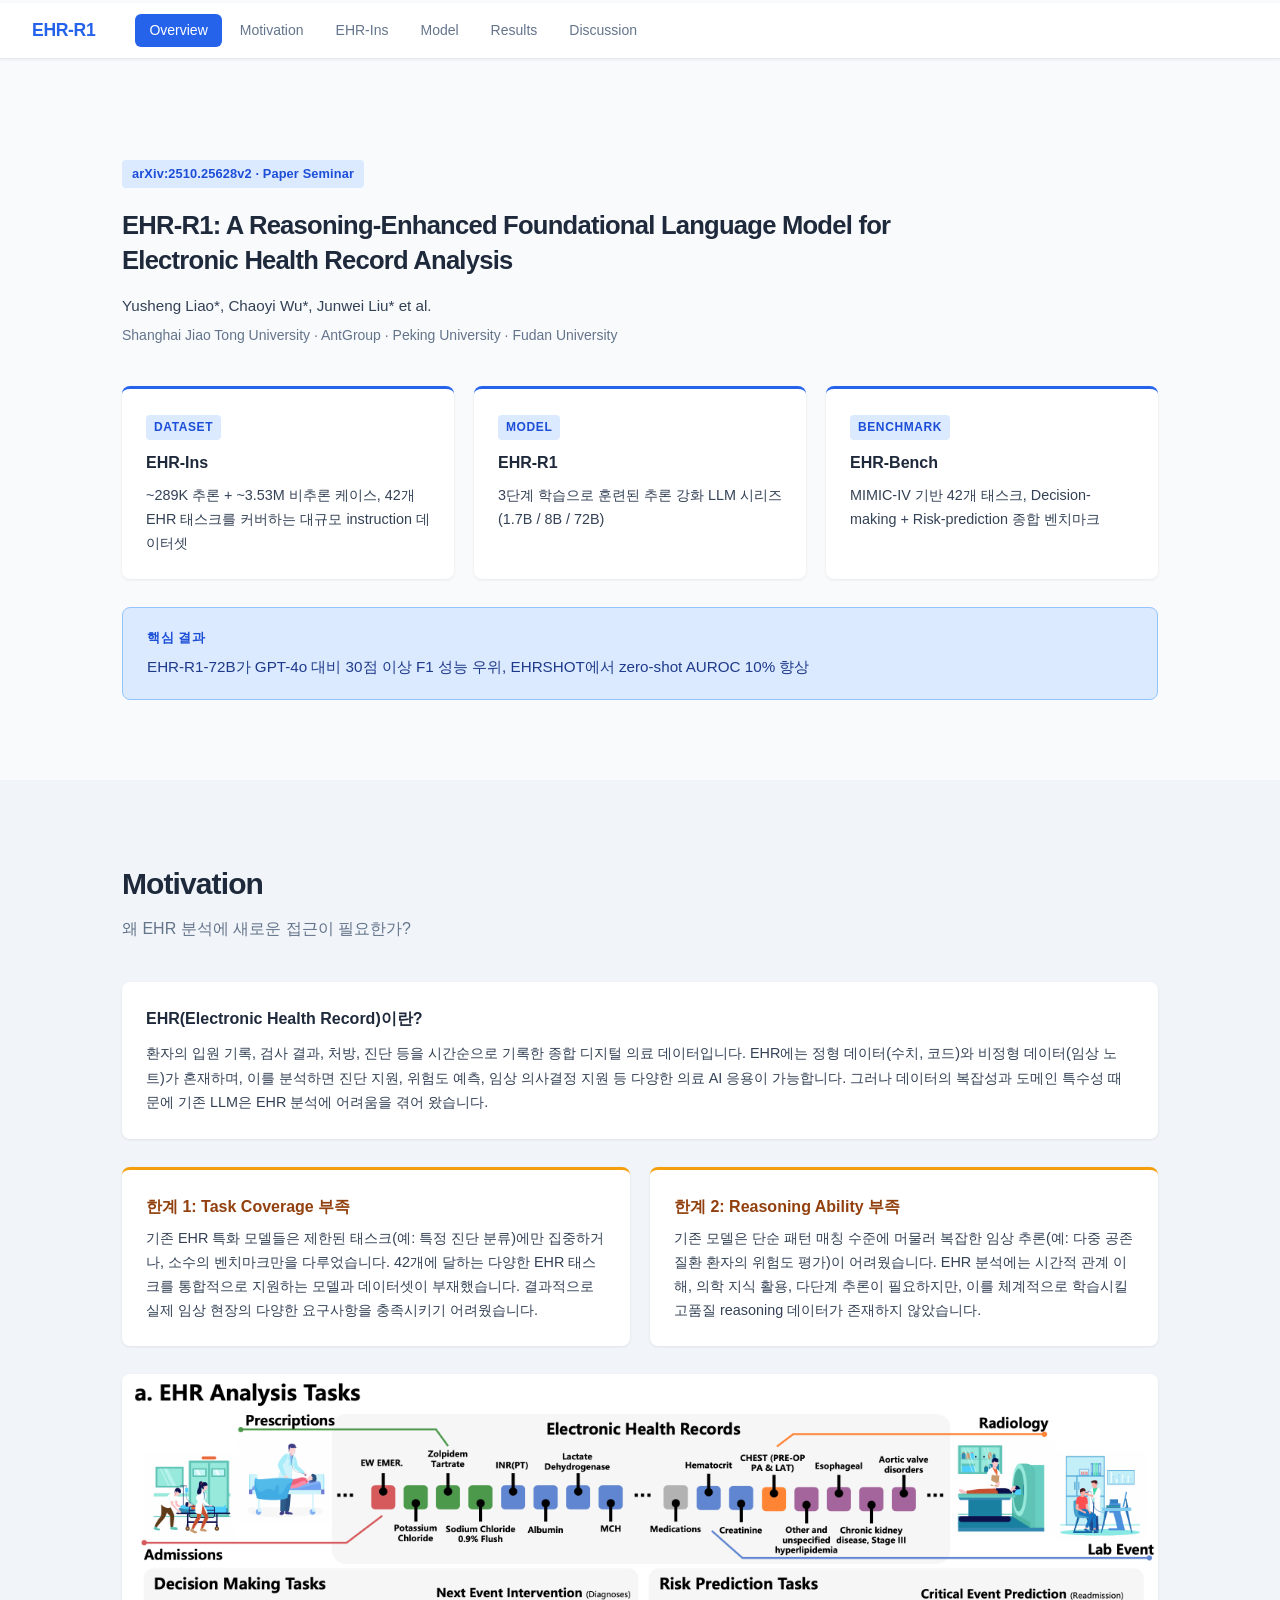
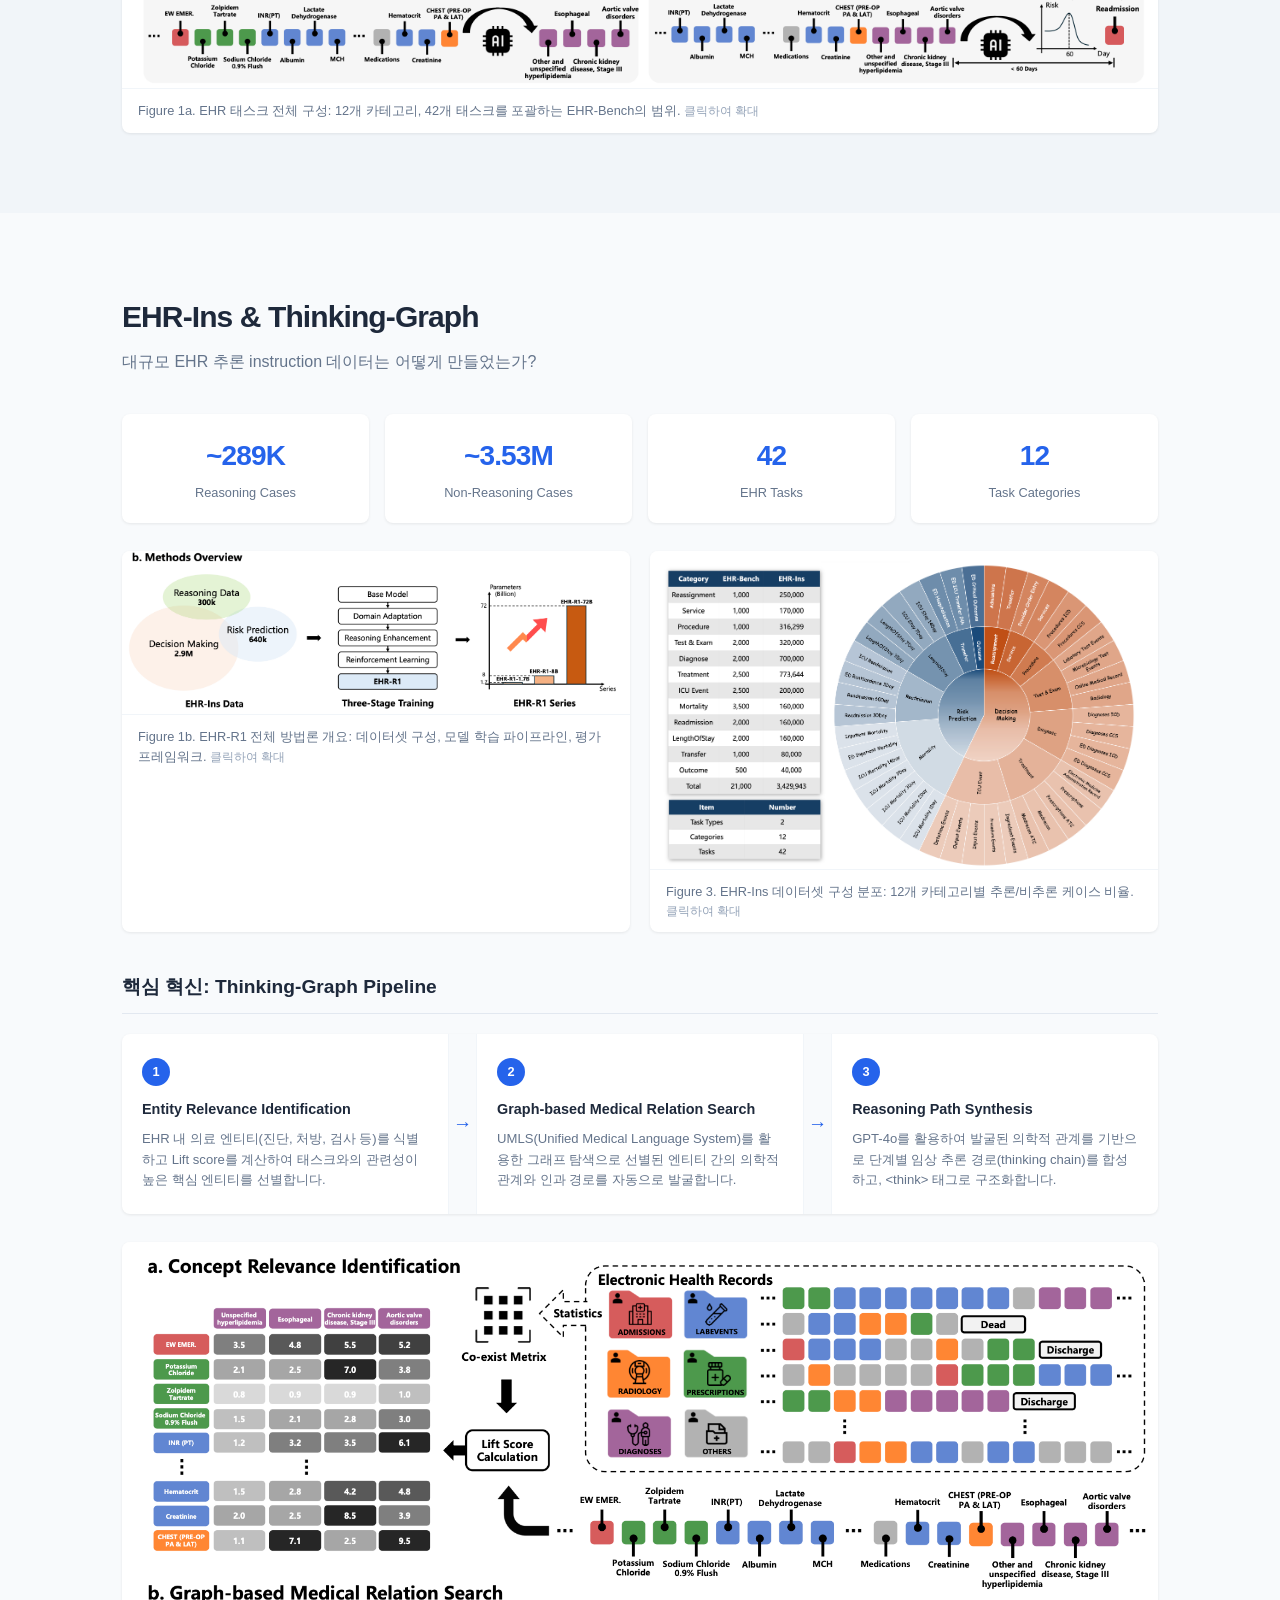
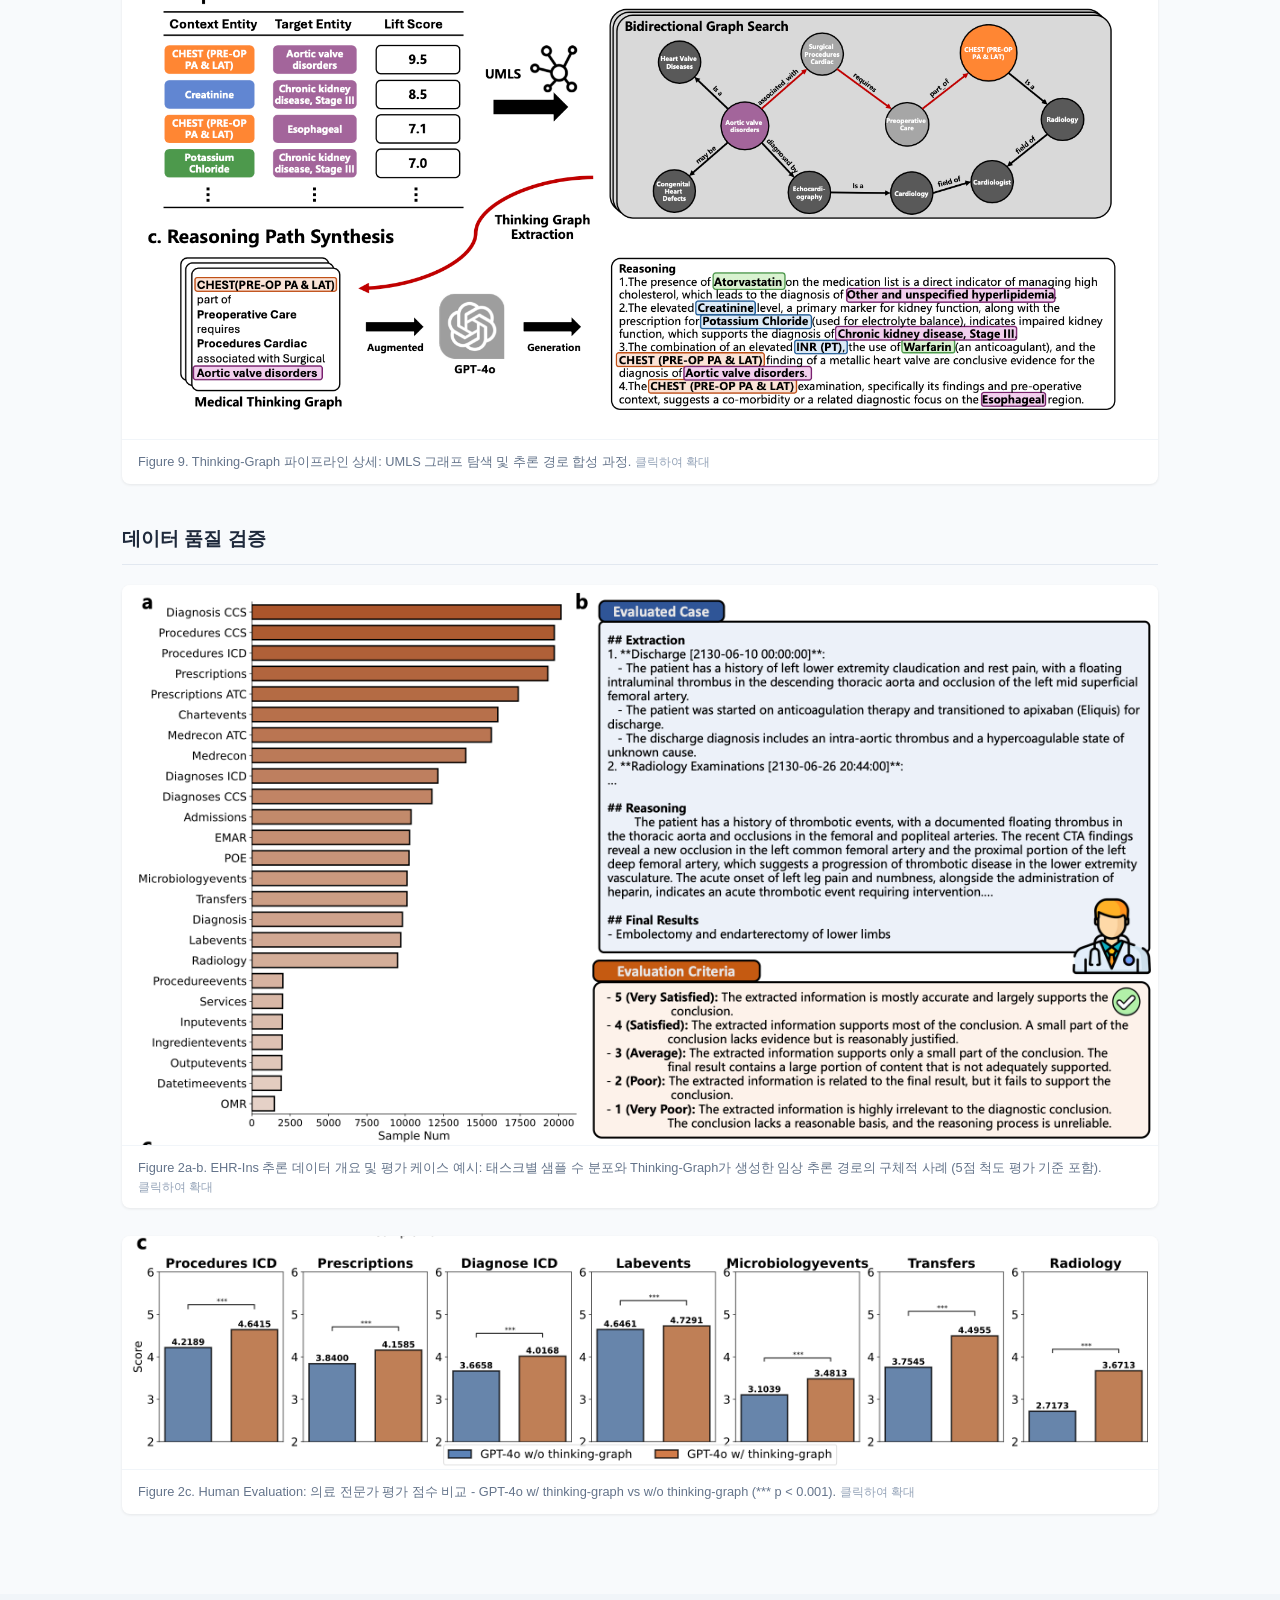
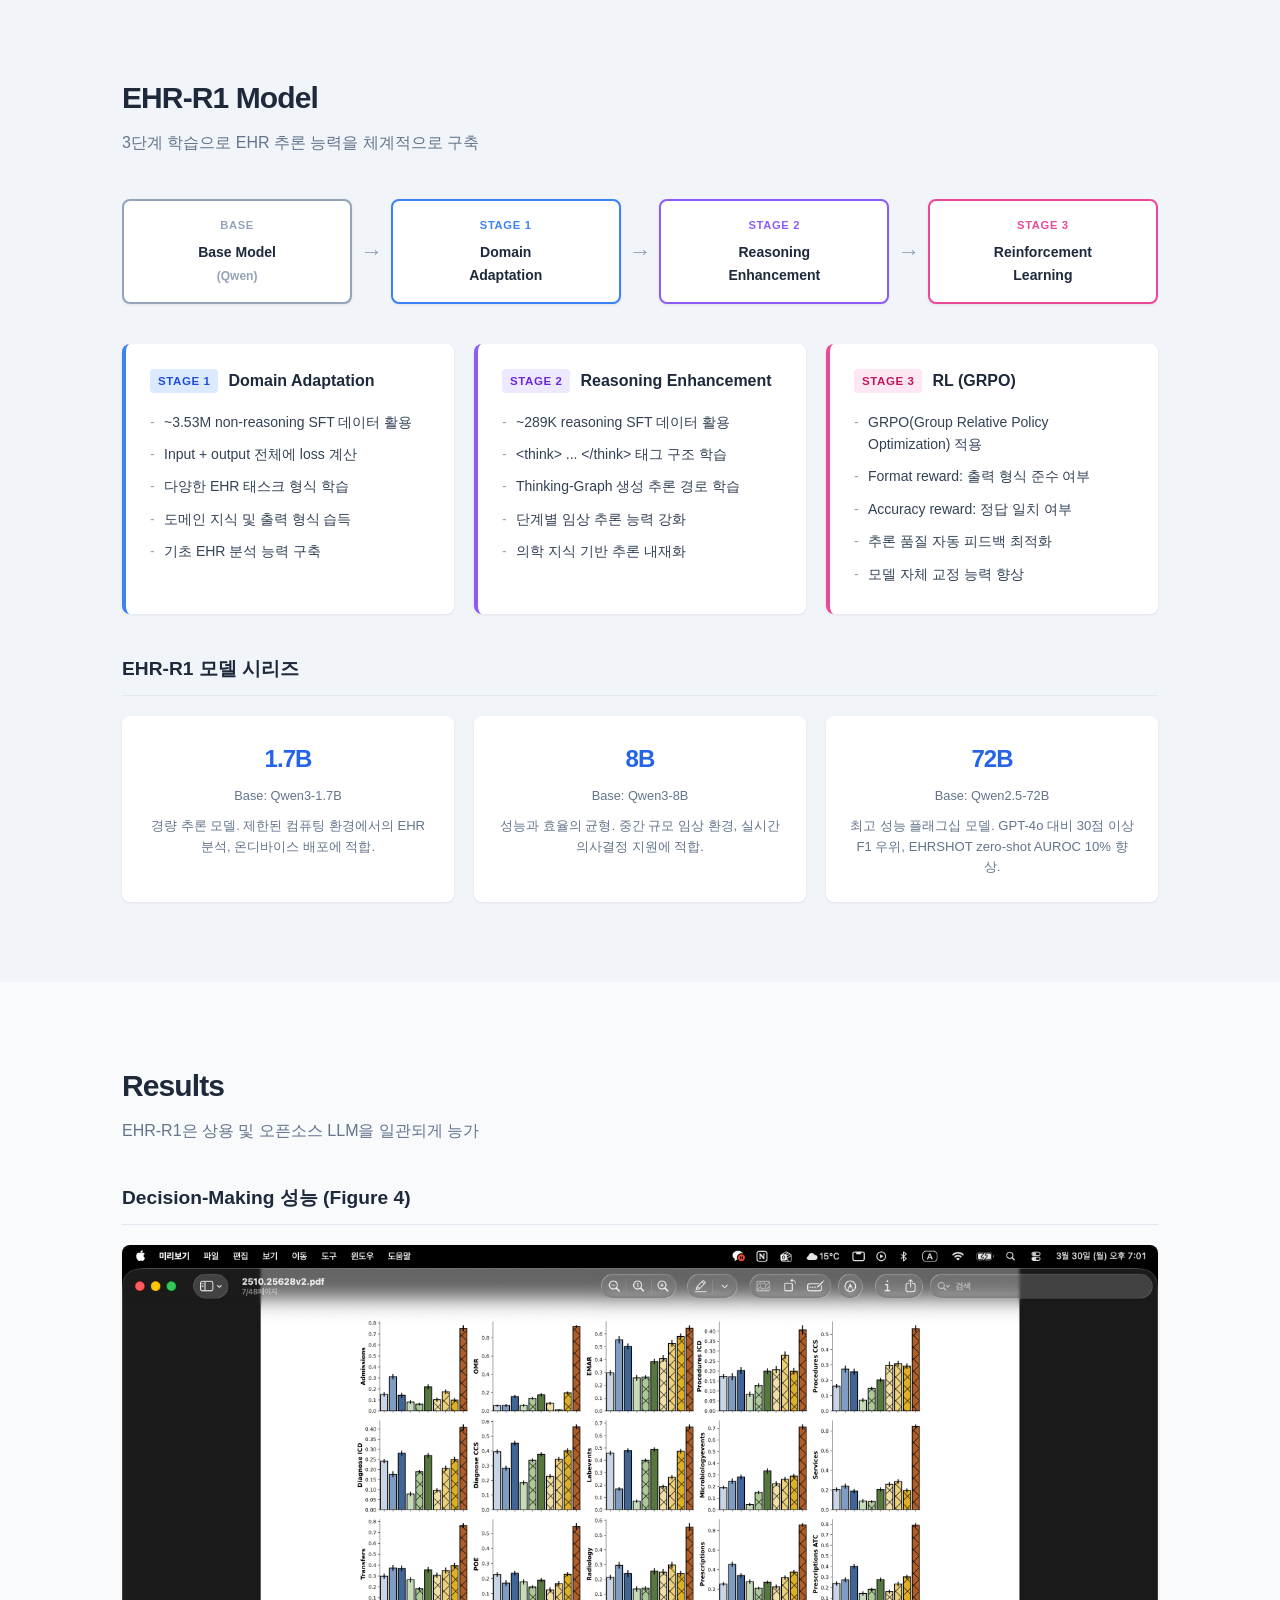
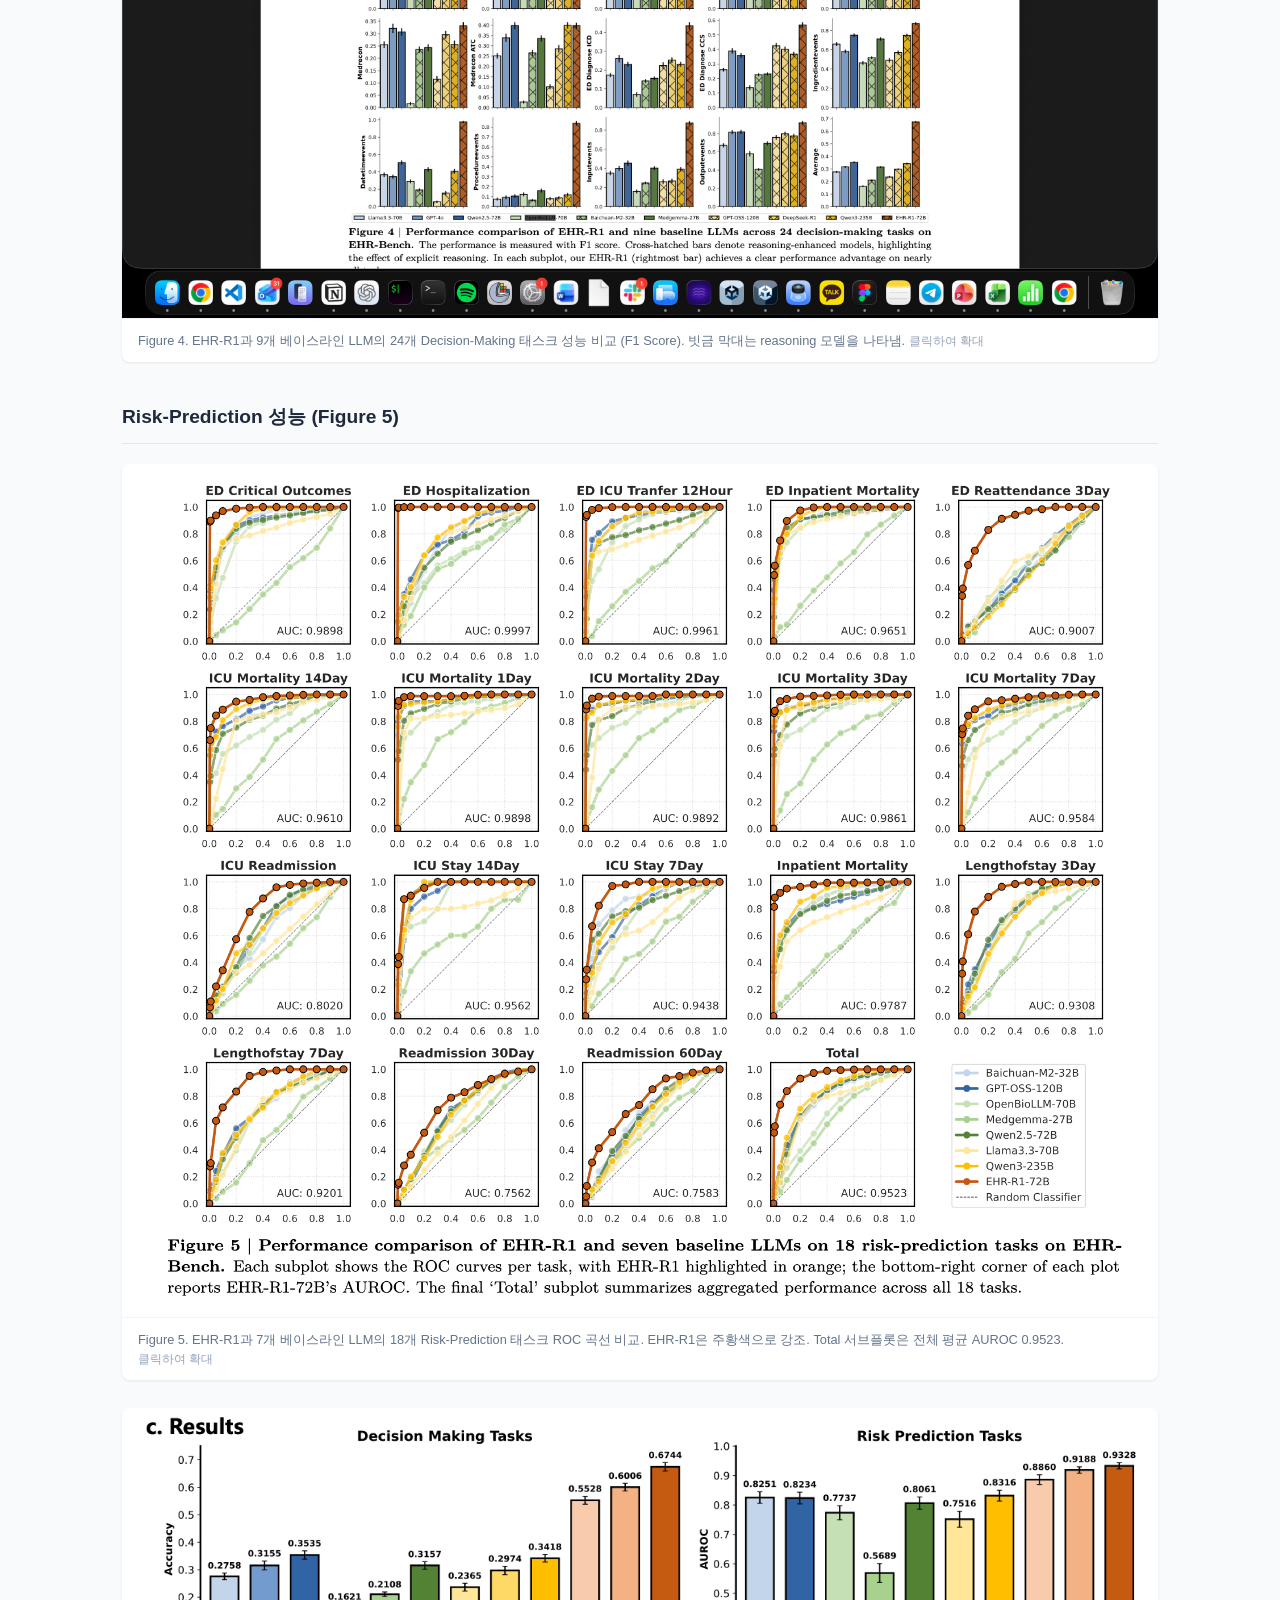
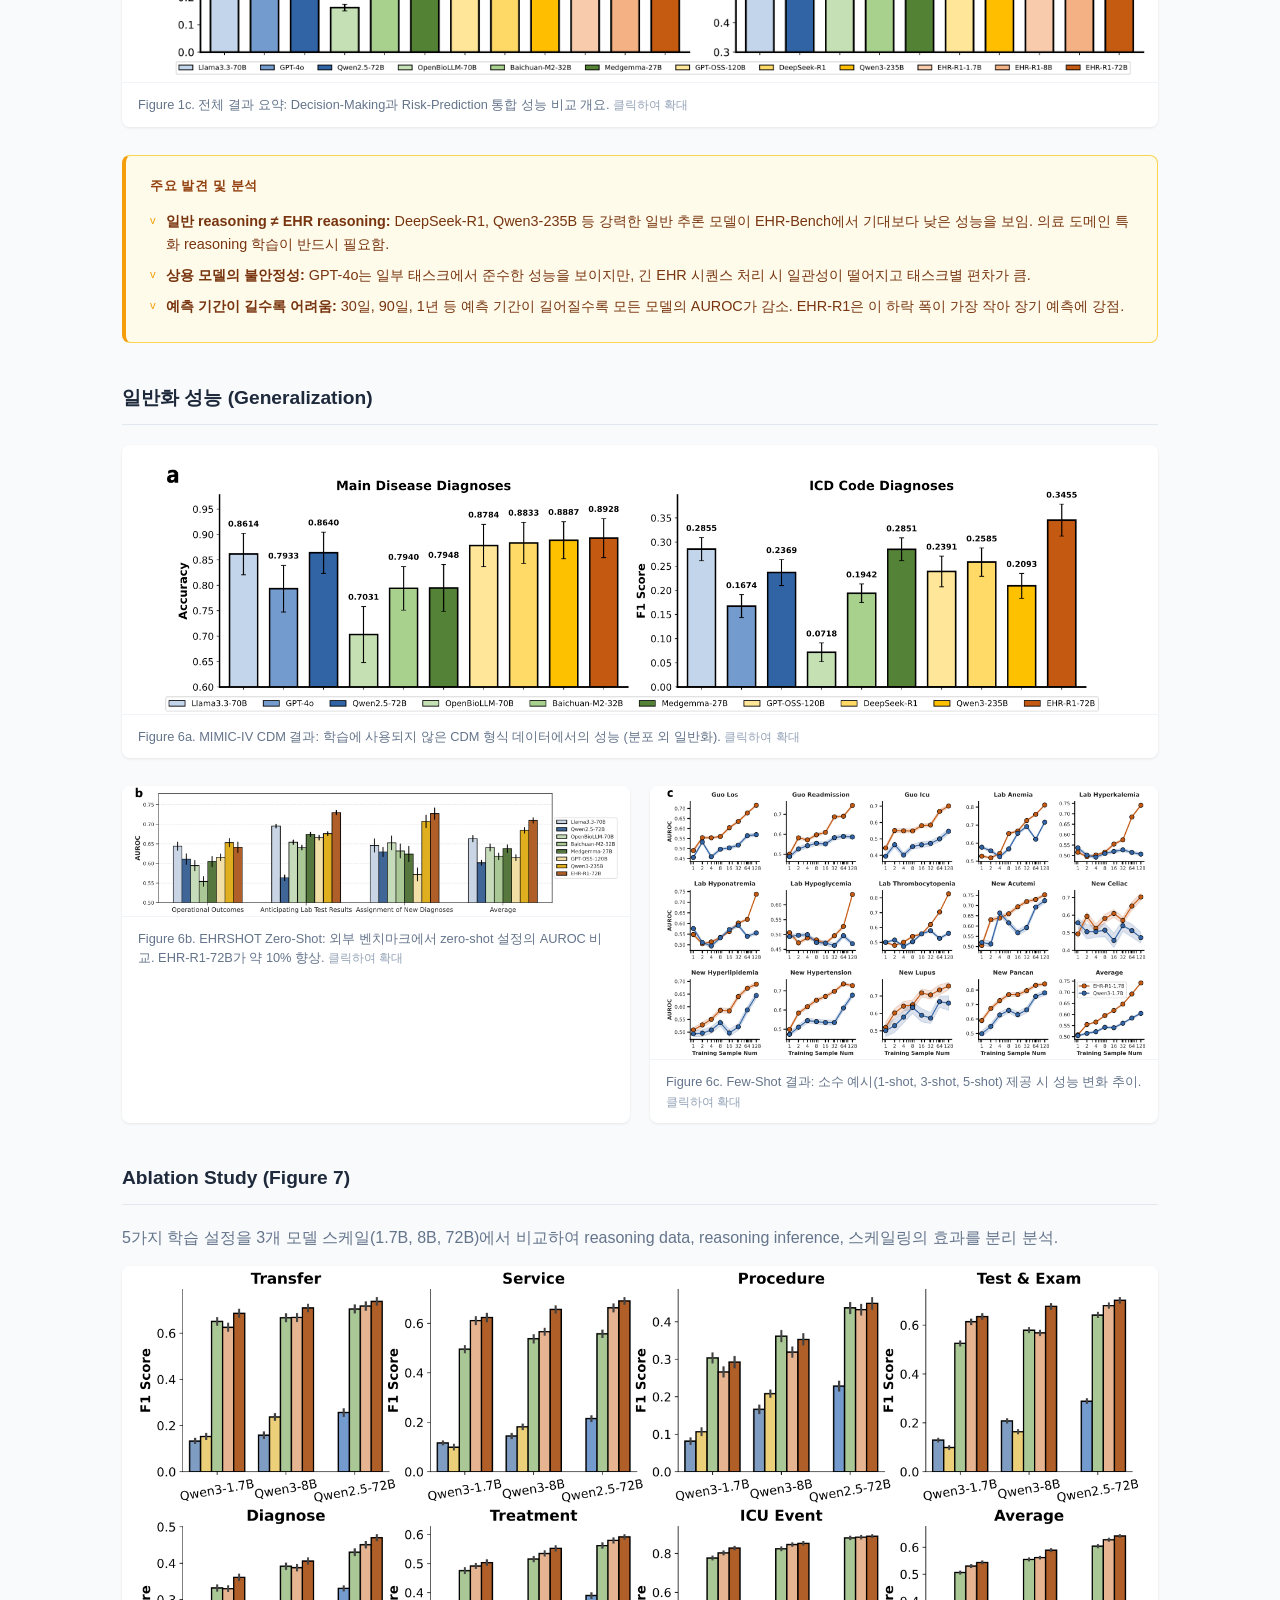
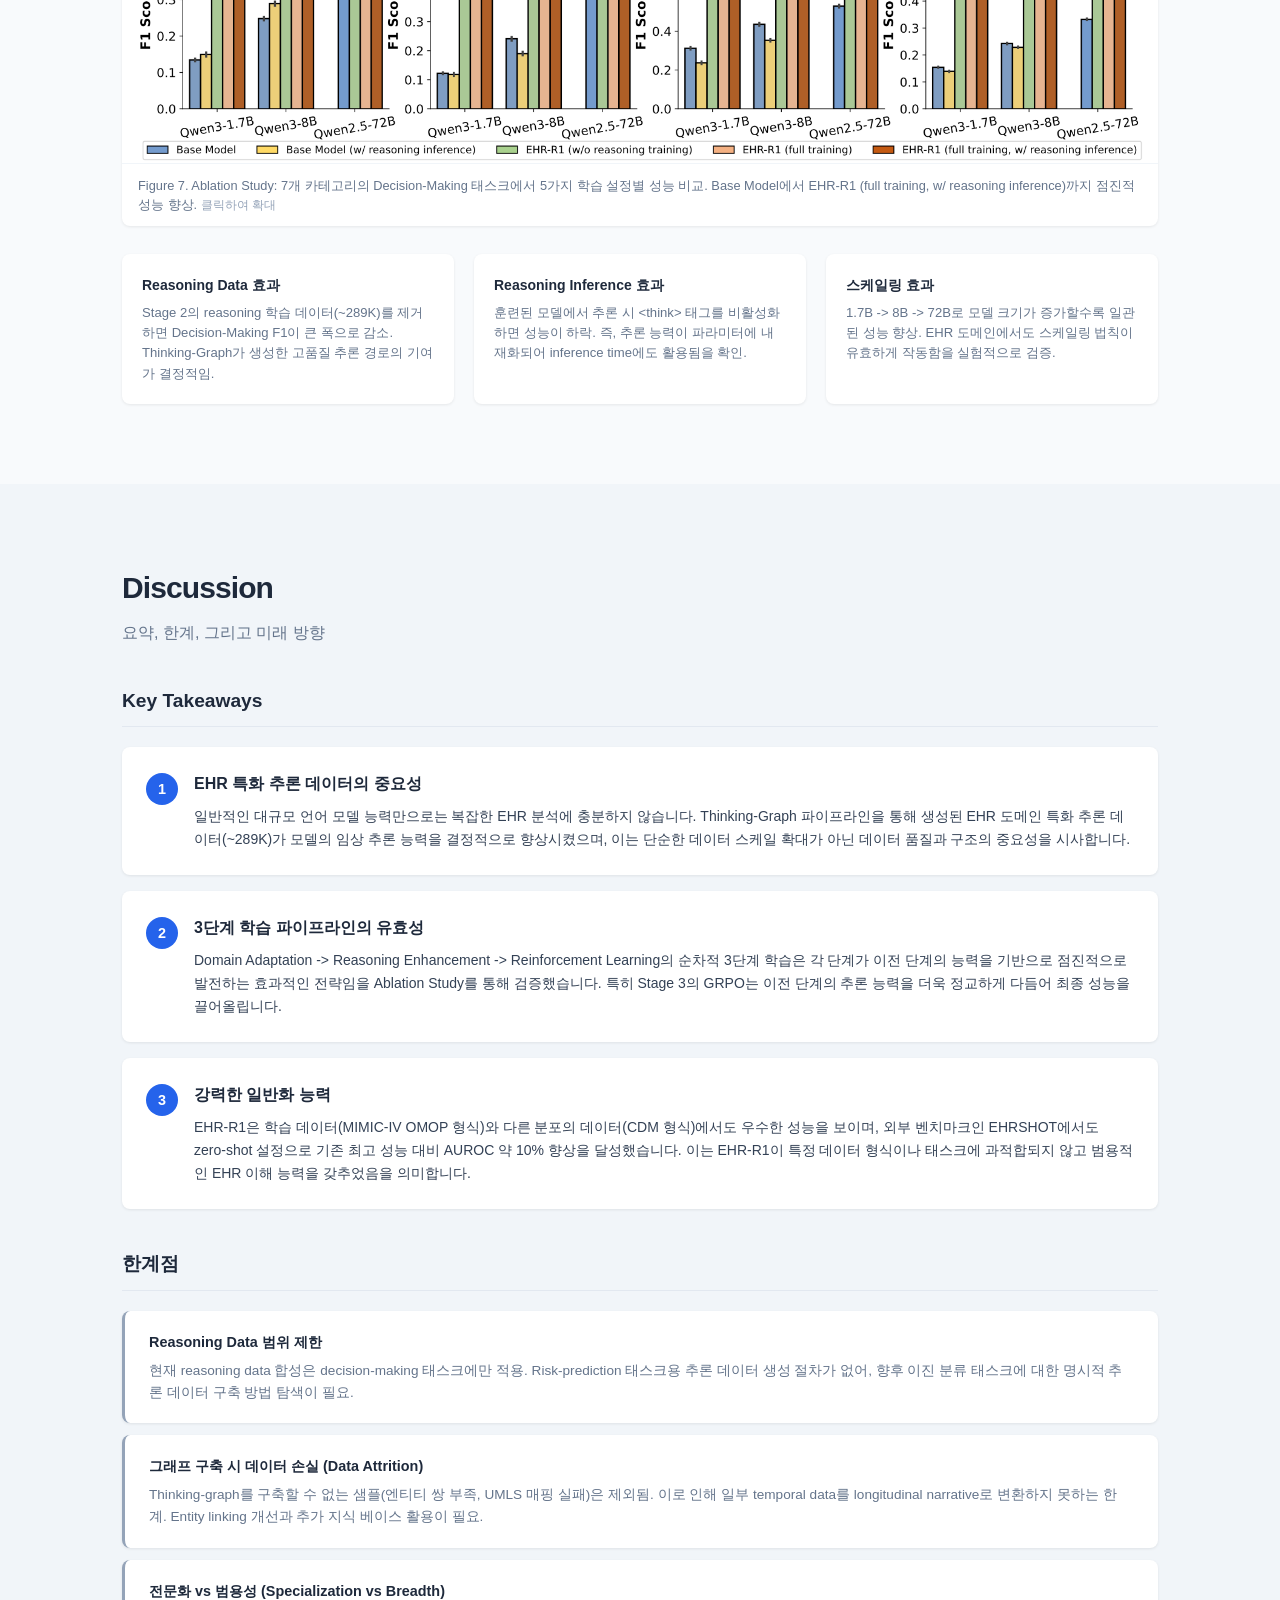
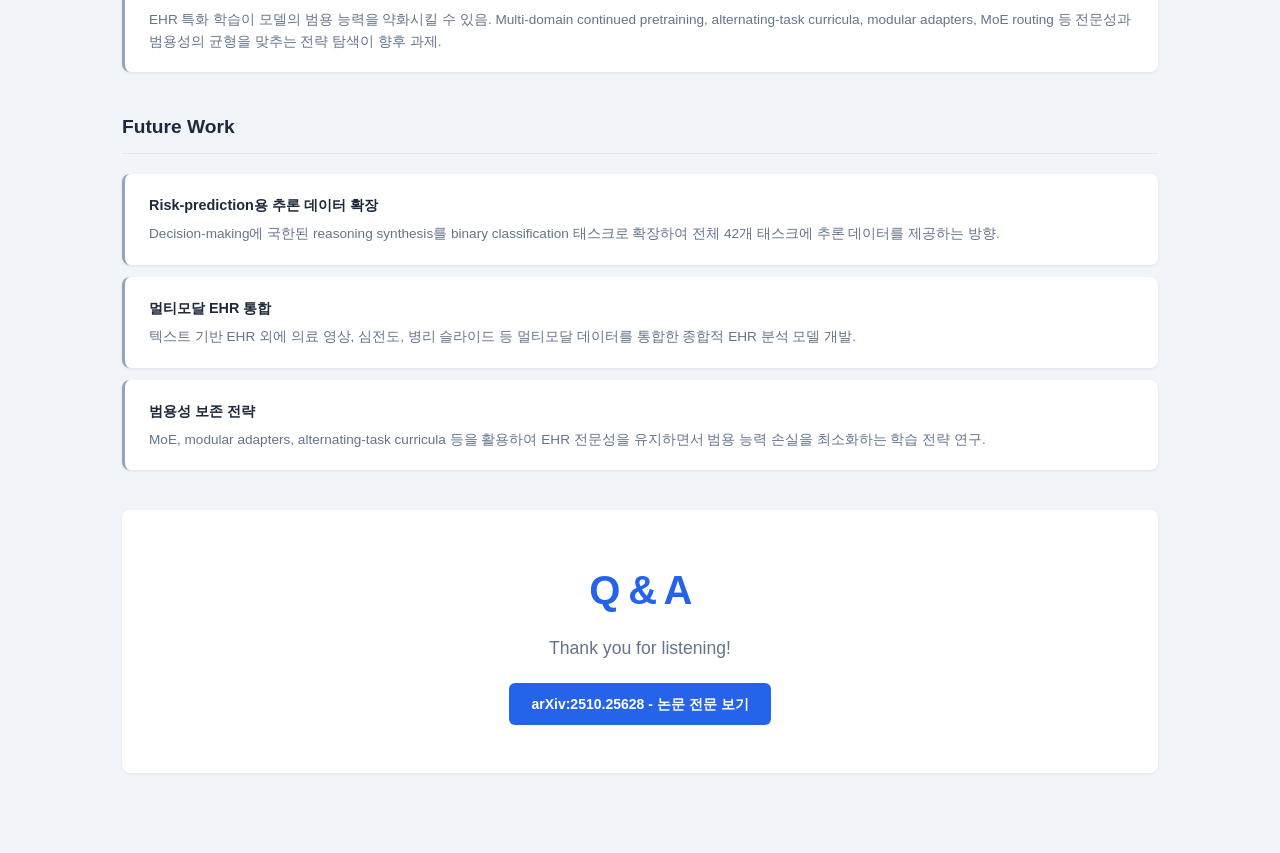
==== commit 905ee138: "refactor: Chart.js 제거, 논문 캡쳐 이미지로 전면 교체" ====
--- a/index.html
+++ b/index.html
@@ -4,7 +4,6 @@
   <meta charset="UTF-8">
   <meta name="viewport" content="width=device-width, initial-scale=1.0">
   <title>EHR-R1 Paper Seminar Dashboard</title>
-  <script src="https://cdn.jsdelivr.net/npm/chart.js@4"></script>
   <style>
     /* ===== RESET & BASE ===== */
     *, *::before, *::after {
@@ -460,138 +459,6 @@
       border-right: 1px solid #f1f5f9;
     }
 
-    /* ===== FIG 2B: EVALUATED CASE ===== */
-    .eval-case-wrapper {
-      display: grid;
-      grid-template-columns: 1.2fr 1fr;
-      gap: 20px;
-      align-items: start;
-    }
-
-    .eval-case-card {
-      background-color: #fffaf5;
-      border: 1px solid #e8d5c4;
-      border-radius: 10px;
-      overflow: hidden;
-    }
-
-    .eval-case-header {
-      background-color: #d97706;
-      color: #ffffff;
-      font-size: 0.85rem;
-      font-weight: 700;
-      padding: 10px 18px;
-      display: flex;
-      align-items: center;
-      gap: 8px;
-    }
-
-    .eval-case-body {
-      padding: 20px 18px;
-      font-size: 0.8rem;
-      color: #44403c;
-      line-height: 1.65;
-    }
-
-    .eval-section-title {
-      font-size: 0.82rem;
-      font-weight: 700;
-      color: #78350f;
-      margin-top: 14px;
-      margin-bottom: 6px;
-    }
-
-    .eval-section-title:first-child {
-      margin-top: 0;
-    }
-
-    .eval-case-body p {
-      margin: 4px 0;
-    }
-
-    .eval-case-body .eval-sub {
-      padding-left: 14px;
-      color: #57534e;
-      font-size: 0.78rem;
-    }
-
-    .eval-case-body .eval-result {
-      background-color: #fef3c7;
-      border-left: 3px solid #f59e0b;
-      padding: 8px 12px;
-      border-radius: 4px;
-      margin-top: 8px;
-      font-weight: 600;
-      color: #92400e;
-    }
-
-    .eval-criteria-card {
-      background-color: #f0fdf4;
-      border: 1px solid #bbf7d0;
-      border-radius: 10px;
-      overflow: hidden;
-    }
-
-    .eval-criteria-header {
-      background-color: #16a34a;
-      color: #ffffff;
-      font-size: 0.85rem;
-      font-weight: 700;
-      padding: 10px 18px;
-      display: flex;
-      align-items: center;
-      gap: 8px;
-    }
-
-    .eval-criteria-body {
-      padding: 16px 18px;
-    }
-
-    .eval-scale-item {
-      display: flex;
-      gap: 8px;
-      padding: 7px 0;
-      font-size: 0.78rem;
-      color: #334155;
-      line-height: 1.5;
-      border-bottom: 1px solid #dcfce7;
-    }
-
-    .eval-scale-item:last-child {
-      border-bottom: none;
-    }
-
-    .eval-scale-badge {
-      flex-shrink: 0;
-      display: inline-flex;
-      align-items: center;
-      justify-content: center;
-      width: 24px;
-      height: 24px;
-      border-radius: 50%;
-      font-size: 0.72rem;
-      font-weight: 700;
-      color: #ffffff;
-      margin-top: 1px;
-    }
-
-    .eval-scale-5 { background-color: #16a34a; }
-    .eval-scale-4 { background-color: #65a30d; }
-    .eval-scale-3 { background-color: #ca8a04; }
-    .eval-scale-2 { background-color: #ea580c; }
-    .eval-scale-1 { background-color: #dc2626; }
-
-    .eval-scale-label {
-      font-weight: 600;
-      color: #1e293b;
-    }
-
-    @media (max-width: 768px) {
-      .eval-case-wrapper {
-        grid-template-columns: 1fr;
-      }
-    }
-
     /* ===== SECTION 4: MODEL ===== */
     .flow-diagram {
       display: flex;
@@ -738,28 +605,6 @@
     }
 
     /* ===== SECTION 5: RESULTS ===== */
-    .chart-container {
-      background-color: #ffffff;
-      border-radius: 8px;
-      box-shadow: 0 1px 3px rgba(0, 0, 0, 0.08);
-      padding: 24px;
-      margin-bottom: 28px;
-      position: relative;
-      height: 420px;
-    }
-
-    .chart-title {
-      font-size: 0.95rem;
-      font-weight: 600;
-      color: #1e293b;
-      margin-bottom: 20px;
-    }
-
-    .chart-wrapper {
-      position: relative;
-      height: 320px;
-    }
-
     .key-insights-box {
       background-color: #fffbeb;
       border: 1px solid #fcd34d;
@@ -1100,7 +945,7 @@
         </div>
 
         <figure class="figure-container" onclick="openLightbox(this)">
-          <img src="images/fig1a-ehr-tasks.png" alt="Figure 1a: EHR Tasks Overview" loading="lazy">
+          <img src="images/fig1a.png" alt="Figure 1a: EHR Tasks Overview" loading="lazy">
           <figcaption>
             Figure 1a. EHR 태스크 전체 구성: 12개 카테고리, 42개 태스크를 포괄하는 EHR-Bench의 범위.
             <span class="figure-hint">클릭하여 확대</span>
@@ -1138,14 +983,14 @@
 
         <div class="figures-row">
           <figure class="figure-container" onclick="openLightbox(this)">
-            <img src="images/fig1b-methods-overview.png" alt="Figure 1b: Methods Overview" loading="lazy">
+            <img src="images/fig1b.png" alt="Figure 1b: Methods Overview" loading="lazy">
             <figcaption>
               Figure 1b. EHR-R1 전체 방법론 개요: 데이터셋 구성, 모델 학습 파이프라인, 평가 프레임워크.
               <span class="figure-hint">클릭하여 확대</span>
             </figcaption>
           </figure>
           <figure class="figure-container" onclick="openLightbox(this)">
-            <img src="images/fig3-ring-chart.png" alt="Figure 3: EHR-Ins Data Distribution" loading="lazy">
+            <img src="images/fig3.png" alt="Figure 3: EHR-Ins Data Distribution" loading="lazy">
             <figcaption>
               Figure 3. EHR-Ins 데이터셋 구성 분포: 12개 카테고리별 추론/비추론 케이스 비율.
               <span class="figure-hint">클릭하여 확대</span>
@@ -1176,7 +1021,7 @@
         </div>
 
         <figure class="figure-container" onclick="openLightbox(this)">
-          <img src="images/fig9-thinking-graph.png" alt="Figure 9: Thinking-Graph Pipeline Detail" loading="lazy">
+          <img src="images/fig9.png" alt="Figure 9: Thinking-Graph Pipeline Detail" loading="lazy">
           <figcaption>
             Figure 9. Thinking-Graph 파이프라인 상세: UMLS 그래프 탐색 및 추론 경로 합성 과정.
             <span class="figure-hint">클릭하여 확대</span>
@@ -1185,74 +1030,21 @@
 
         <h3 class="subsection-title">데이터 품질 검증</h3>
 
-        <div class="figures-row">
-          <div style="grid-column: 1 / -1;">
-            <div class="chart-container" style="height:380px;">
-              <div class="chart-title">Figure 2c. Human Evaluation: 의료 전문가 평가 점수 비교 (*** p &lt; 0.001)</div>
-              <div class="chart-wrapper" style="height:300px;">
-                <canvas id="chart-fig2c"></canvas>
-              </div>
-            </div>
-          </div>
-          <div class="eval-case-wrapper" style="grid-column: 1 / -1;">
-            <!-- Evaluated Case -->
-            <div class="eval-case-card">
-              <div class="eval-case-header">
-                <svg width="16" height="16" viewBox="0 0 24 24" fill="none" stroke="currentColor" stroke-width="2"><path d="M14 2H6a2 2 0 0 0-2 2v16a2 2 0 0 0 2 2h12a2 2 0 0 0 2-2V8z"/><polyline points="14 2 14 8 20 8"/><line x1="16" y1="13" x2="8" y2="13"/><line x1="16" y1="17" x2="8" y2="17"/><polyline points="10 9 9 9 8 9"/></svg>
-                Evaluated Case
-              </div>
-              <div class="eval-case-body">
-                <div class="eval-section-title">## Extraction</div>
-                <p><strong>1. **Discharge [2130-06-10 00:00:00]**:</strong></p>
-                <p>The patient has a history of left lower extremity claudication and rest pain, with a floating intraluminal thrombus in the descending thoracic aorta and occlusion of the left mid superficial femoral artery.</p>
-                <p class="eval-sub">- The patient was started on anticoagulation therapy and transitioned to apixaban (Eliquis) for discharge.</p>
-                <p class="eval-sub">- The discharge diagnosis includes an intra-aortic thrombus and a hypercoagulable state of unknown cause.</p>
-                <p><strong>2. **Radiology Examinations [2130-06-26 20:44:00]**:</strong></p>
-                <p class="eval-sub">...</p>
-
-                <div class="eval-section-title">## Reasoning</div>
-                <p>The patient has a history of thrombotic events, with a documented floating thrombus in the thoracic aorta and occlusions in the femoral and popliteal arteries. The recent CTA findings reveal a new occlusion in the left common femoral artery and the proximal portion of the left deep femoral artery, which suggests a progression of thrombotic disease in the lower extremity vasculature. The acute onset of left leg pain and numbness, alongside the administration of heparin, indicates an acute thrombotic event requiring intervention...</p>
-
-                <div class="eval-section-title">## Final Results</div>
-                <div class="eval-result">Embolectomy and endarterectomy of lower limbs</div>
-              </div>
-            </div>
-
-            <!-- Evaluation Criteria -->
-            <div class="eval-criteria-card">
-              <div class="eval-criteria-header">
-                <svg width="16" height="16" viewBox="0 0 24 24" fill="none" stroke="currentColor" stroke-width="2"><path d="M22 11.08V12a10 10 0 1 1-5.93-9.14"/><polyline points="22 4 12 14.01 9 11.01"/></svg>
-                Evaluation Criteria
-              </div>
-              <div class="eval-criteria-body">
-                <div class="eval-scale-item">
-                  <span class="eval-scale-badge eval-scale-5">5</span>
-                  <div><span class="eval-scale-label">Very Satisfied:</span> The extracted information is mostly accurate and largely supports the conclusion.</div>
-                </div>
-                <div class="eval-scale-item">
-                  <span class="eval-scale-badge eval-scale-4">4</span>
-                  <div><span class="eval-scale-label">Satisfied:</span> The extracted information supports most of the conclusion. A small part of the conclusion lacks evidence but is reasonably justified.</div>
-                </div>
-                <div class="eval-scale-item">
-                  <span class="eval-scale-badge eval-scale-3">3</span>
-                  <div><span class="eval-scale-label">Average:</span> The extracted information supports only a small part of the conclusion. The final result contains a large portion of content that is not adequately supported.</div>
-                </div>
-                <div class="eval-scale-item">
-                  <span class="eval-scale-badge eval-scale-2">2</span>
-                  <div><span class="eval-scale-label">Poor:</span> The extracted information is related to the final result, but it fails to support the conclusion.</div>
-                </div>
-                <div class="eval-scale-item">
-                  <span class="eval-scale-badge eval-scale-1">1</span>
-                  <div><span class="eval-scale-label">Very Poor:</span> The extracted information is highly irrelevant to the diagnostic conclusion. The conclusion lacks a reasonable basis, and the reasoning process is unreliable.</div>
-                </div>
-              </div>
-            </div>
-          </div>
-
-          <figcaption style="font-size:0.85rem;color:#64748b;margin-top:14px;text-align:center;line-height:1.5;">
-            Figure 2b. 평가된 케이스 예시: Thinking-Graph가 생성한 임상 추론 경로의 구체적 사례와 의료 전문가 평가 기준 (1~5점 척도).
+        <figure class="figure-container mb-28" onclick="openLightbox(this)">
+          <img src="images/fig2ab.png" alt="Figure 2a-b: EHR-Ins Reasoning Data Overview and Evaluated Case" loading="lazy">
+          <figcaption>
+            Figure 2a-b. EHR-Ins 추론 데이터 개요 및 평가 케이스 예시: 태스크별 샘플 수 분포와 Thinking-Graph가 생성한 임상 추론 경로의 구체적 사례 (5점 척도 평가 기준 포함).
+            <span class="figure-hint">클릭하여 확대</span>
           </figcaption>
-        </div>
+        </figure>
+
+        <figure class="figure-container" onclick="openLightbox(this)">
+          <img src="images/fig2c.png" alt="Figure 2c: Human Evaluation Results" loading="lazy">
+          <figcaption>
+            Figure 2c. Human Evaluation: 의료 전문가 평가 점수 비교 - GPT-4o w/ thinking-graph vs w/o thinking-graph (*** p &lt; 0.001).
+            <span class="figure-hint">클릭하여 확대</span>
+          </figcaption>
+        </figure>
       </div>
     </section>
 
@@ -1361,49 +1153,34 @@
         </div>
 
         <!-- Decision-Making -->
-        <h3 class="subsection-title" style="margin-top:0;">Decision-Making 성능</h3>
-
-        <div class="chart-container">
-          <p class="chart-title">EHR-Bench Decision-Making: 모델별 Average F1 Score (42개 태스크)</p>
-          <div class="chart-wrapper">
-            <canvas id="chart-decision"></canvas>
-          </div>
-        </div>
+        <h3 class="subsection-title" style="margin-top:0;">Decision-Making 성능 (Figure 4)</h3>
 
         <figure class="figure-container mb-28" onclick="openLightbox(this)">
-          <img src="images/fig4-decision-making.png" alt="Figure 4: Decision-Making Results Detail" loading="lazy">
+          <img src="images/fig4.png" alt="Figure 4: Decision-Making Results" loading="lazy">
           <figcaption>
-            Figure 4. Decision-Making 상세 결과: 태스크 카테고리별 F1 Score 비교 (모든 베이스라인 vs EHR-R1).
+            Figure 4. EHR-R1과 9개 베이스라인 LLM의 24개 Decision-Making 태스크 성능 비교 (F1 Score). 빗금 막대는 reasoning 모델을 나타냄.
             <span class="figure-hint">클릭하여 확대</span>
           </figcaption>
         </figure>
 
         <!-- Risk-Prediction -->
-        <h3 class="subsection-title">Risk-Prediction 성능</h3>
-
-        <div class="chart-container">
-          <p class="chart-title">EHR-Bench Risk-Prediction: 모델별 Total AUROC</p>
-          <div class="chart-wrapper">
-            <canvas id="chart-risk"></canvas>
-          </div>
-        </div>
-
-        <div class="figures-row mb-28">
-          <figure class="figure-container" onclick="openLightbox(this)">
-            <img src="images/fig5-roc-curves.png" alt="Figure 5: ROC Curves" loading="lazy">
-            <figcaption>
-              Figure 5. ROC Curves: 주요 Risk-Prediction 태스크에서의 모델별 ROC 곡선 비교.
-              <span class="figure-hint">클릭하여 확대</span>
-            </figcaption>
-          </figure>
-          <figure class="figure-container" onclick="openLightbox(this)">
-            <img src="images/fig1c-results-summary.png" alt="Figure 1c: Results Summary" loading="lazy">
-            <figcaption>
-              Figure 1c. 전체 결과 요약: Decision-Making과 Risk-Prediction 통합 성능 비교 개요.
-              <span class="figure-hint">클릭하여 확대</span>
-            </figcaption>
-          </figure>
-        </div>
+        <h3 class="subsection-title">Risk-Prediction 성능 (Figure 5)</h3>
+
+        <figure class="figure-container mb-28" onclick="openLightbox(this)">
+          <img src="images/fig5.png" alt="Figure 5: ROC Curves" loading="lazy">
+          <figcaption>
+            Figure 5. EHR-R1과 7개 베이스라인 LLM의 18개 Risk-Prediction 태스크 ROC 곡선 비교. EHR-R1은 주황색으로 강조. Total 서브플롯은 전체 평균 AUROC 0.9523.
+            <span class="figure-hint">클릭하여 확대</span>
+          </figcaption>
+        </figure>
+
+        <figure class="figure-container mb-28" onclick="openLightbox(this)">
+          <img src="images/fig1c.png" alt="Figure 1c: Results Summary" loading="lazy">
+          <figcaption>
+            Figure 1c. 전체 결과 요약: Decision-Making과 Risk-Prediction 통합 성능 비교 개요.
+            <span class="figure-hint">클릭하여 확대</span>
+          </figcaption>
+        </figure>
 
         <!-- Key Insights -->
         <div class="key-insights-box">
@@ -1419,7 +1196,7 @@
         <h3 class="subsection-title">일반화 성능 (Generalization)</h3>
 
         <figure class="figure-container mb-28" onclick="openLightbox(this)">
-          <img src="images/fig6a-mimic-iv-cdm.png" alt="Figure 6a: MIMIC-IV CDM Results" loading="lazy">
+          <img src="images/fig6a.png" alt="Figure 6a: MIMIC-IV CDM Results" loading="lazy">
           <figcaption>
             Figure 6a. MIMIC-IV CDM 결과: 학습에 사용되지 않은 CDM 형식 데이터에서의 성능 (분포 외 일반화).
             <span class="figure-hint">클릭하여 확대</span>
@@ -1428,14 +1205,14 @@
 
         <div class="figures-row mb-28">
           <figure class="figure-container" onclick="openLightbox(this)">
-            <img src="images/fig6b-ehrshot-zero.png" alt="Figure 6b: EHRSHOT Zero-Shot Results" loading="lazy">
+            <img src="images/fig6b.png" alt="Figure 6b: EHRSHOT Zero-Shot Results" loading="lazy">
             <figcaption>
               Figure 6b. EHRSHOT Zero-Shot: 외부 벤치마크에서 zero-shot 설정의 AUROC 비교. EHR-R1-72B가 약 10% 향상.
               <span class="figure-hint">클릭하여 확대</span>
             </figcaption>
           </figure>
           <figure class="figure-container" onclick="openLightbox(this)">
-            <img src="images/fig6c-few-shot.png" alt="Figure 6c: Few-Shot Results" loading="lazy">
+            <img src="images/fig6c.png" alt="Figure 6c: Few-Shot Results" loading="lazy">
             <figcaption>
               Figure 6c. Few-Shot 결과: 소수 예시(1-shot, 3-shot, 5-shot) 제공 시 성능 변화 추이.
               <span class="figure-hint">클릭하여 확대</span>
@@ -1444,18 +1221,14 @@
         </div>
 
         <!-- Ablation Study -->
-        <h3 class="subsection-title">Ablation Study</h3>
+        <h3 class="subsection-title">Ablation Study (Figure 7)</h3>
 
         <p style="color:#64748b;margin-bottom:16px;">5가지 학습 설정을 3개 모델 스케일(1.7B, 8B, 72B)에서 비교하여 reasoning data, reasoning inference, 스케일링의 효과를 분리 분석.</p>
 
-        <div class="chart-container mb-28">
-          <canvas id="chart-ablation" height="400"></canvas>
-        </div>
-
         <figure class="figure-container mb-28" onclick="openLightbox(this)">
-          <img src="images/fig7-ablation.png" alt="Figure 7: Ablation Study Results" loading="lazy">
+          <img src="images/fig7.png" alt="Figure 7: Ablation Study Results" loading="lazy">
           <figcaption>
-            Figure 7. Ablation Study: 학습 단계별 기여도 분석 - 각 Stage 및 구성 요소 제거 시 성능 변화.
+            Figure 7. Ablation Study: 7개 카테고리의 Decision-Making 태스크에서 5가지 학습 설정별 성능 비교. Base Model에서 EHR-R1 (full training, w/ reasoning inference)까지 점진적 성능 향상.
             <span class="figure-hint">클릭하여 확대</span>
           </figcaption>
         </figure>
@@ -1670,363 +1443,6 @@
       }
     });
 
-    // ===== CHART.JS: FIG 2C HUMAN EVALUATION =====
-    (function initHumanEvalChart() {
-      var tasks = ['Procedures\nICD', 'Prescriptions', 'Diagnose\nICD', 'Labevents', 'Microbiology\nevents', 'Transfers', 'Radiology'];
-      var woTG = [4.2189, 3.8400, 3.6658, 4.6461, 3.1039, 3.7545, 2.7173];
-      var wTG  = [4.6415, 4.1585, 4.0168, 4.7291, 3.4813, 4.4955, 3.6713];
-
-      var ctx = document.getElementById('chart-fig2c').getContext('2d');
-      new Chart(ctx, {
-        type: 'bar',
-        data: {
-          labels: tasks,
-          datasets: [
-            {
-              label: 'GPT-4o w/o thinking-graph',
-              data: woTG,
-              backgroundColor: '#8faabe',
-              borderColor: '#6d8fa8',
-              borderWidth: 1,
-              borderRadius: 3,
-            },
-            {
-              label: 'GPT-4o w/ thinking-graph',
-              data: wTG,
-              backgroundColor: '#c9944a',
-              borderColor: '#b07e35',
-              borderWidth: 1,
-              borderRadius: 3,
-            }
-          ]
-        },
-        options: {
-          responsive: true,
-          maintainAspectRatio: false,
-          scales: {
-            y: {
-              min: 2,
-              max: 6,
-              ticks: { stepSize: 1, font: { size: 11 } },
-              title: { display: true, text: 'Score', font: { size: 12 } },
-              grid: { color: '#f1f5f9' }
-            },
-            x: {
-              ticks: { font: { size: 10 }, maxRotation: 0 },
-              grid: { display: false }
-            }
-          },
-          plugins: {
-            legend: {
-              position: 'bottom',
-              labels: { font: { size: 11 }, boxWidth: 14, padding: 16 }
-            },
-            tooltip: {
-              callbacks: {
-                label: function(context) {
-                  return context.dataset.label + ': ' + context.parsed.y.toFixed(4);
-                }
-              }
-            }
-          }
-        },
-        plugins: [{
-          id: 'significanceBrackets',
-          afterDraw: function(chart) {
-            var meta0 = chart.getDatasetMeta(0);
-            var meta1 = chart.getDatasetMeta(1);
-            var ctx = chart.ctx;
-            ctx.save();
-            ctx.font = '10px sans-serif';
-            ctx.fillStyle = '#1e293b';
-            ctx.strokeStyle = '#1e293b';
-            ctx.lineWidth = 1;
-            ctx.textAlign = 'center';
-
-            for (var i = 0; i < meta0.data.length; i++) {
-              var bar0 = meta0.data[i];
-              var bar1 = meta1.data[i];
-              var topY = Math.min(bar0.y, bar1.y) - 14;
-              var x0 = bar0.x;
-              var x1 = bar1.x;
-
-              ctx.beginPath();
-              ctx.moveTo(x0, topY + 8);
-              ctx.lineTo(x0, topY);
-              ctx.lineTo(x1, topY);
-              ctx.lineTo(x1, topY + 8);
-              ctx.stroke();
-
-              ctx.fillText('***', (x0 + x1) / 2, topY - 2);
-            }
-            ctx.restore();
-          }
-        }]
-      });
-    })();
-
-    // ===== CHART.JS: DECISION-MAKING =====
-    (function initDecisionChart() {
-      var labels = [
-        'Llama3.3-70B',
-        'GPT-4o',
-        'Qwen2.5-72B',
-        'OpenBioLLM-70B',
-        'Baichuan-M2-32B',
-        'Medgemma-27B',
-        'GPT-OSS-120B',
-        'DeepSeek-R1',
-        'Qwen3-235B',
-        'EHR-R1-72B'
-      ];
-      var data = [0.2758, 0.3155, 0.3535, 0.2108, 0.3157, 0.2365, 0.3418, 0.2974, 0.3418, 0.6744];
-      var colors = data.map(function(v, i) {
-        return i === data.length - 1 ? '#2563eb' : '#94a3b8';
-      });
-      var borderColors = data.map(function(v, i) {
-        return i === data.length - 1 ? '#1d4ed8' : '#94a3b8';
-      });
-
-      var ctx = document.getElementById('chart-decision').getContext('2d');
-      new Chart(ctx, {
-        type: 'bar',
-        data: {
-          labels: labels,
-          datasets: [{
-            label: 'Average F1 Score',
-            data: data,
-            backgroundColor: colors,
-            borderColor: borderColors,
-            borderWidth: 1,
-            borderRadius: 4,
-          }]
-        },
-        options: {
-          responsive: true,
-          maintainAspectRatio: false,
-          plugins: {
-            legend: { display: false },
-            tooltip: {
-              callbacks: {
-                label: function(context) {
-                  return 'F1: ' + context.parsed.y.toFixed(4);
-                }
-              }
-            }
-          },
-          scales: {
-            y: {
-              min: 0,
-              max: 0.8,
-              title: {
-                display: true,
-                text: 'Average F1 Score',
-                color: '#64748b',
-                font: { size: 12 }
-              },
-              ticks: {
-                color: '#64748b',
-                callback: function(value) {
-                  return value.toFixed(2);
-                }
-              },
-              grid: { color: '#f1f5f9' }
-            },
-            x: {
-              ticks: {
-                color: '#334155',
-                font: { size: 11 },
-                maxRotation: 30,
-                minRotation: 15
-              },
-              grid: { display: false }
-            }
-          }
-        }
-      });
-    })();
-
-    // ===== CHART.JS: RISK-PREDICTION =====
-    (function initRiskChart() {
-      var labels = [
-        'Baichuan-M2-32B',
-        'GPT-OSS-120B',
-        'OpenBioLLM-70B',
-        'Medgemma-27B',
-        'Qwen2.5-72B',
-        'Llama3.3-70B',
-        'Qwen3-235B',
-        'EHR-R1-72B'
-      ];
-      var data = [0.5528, 0.6006, 0.5689, 0.5528, 0.8251, 0.8234, 0.8245, 0.9523];
-      var colors = data.map(function(v, i) {
-        return i === data.length - 1 ? '#2563eb' : '#94a3b8';
-      });
-      var borderColors = data.map(function(v, i) {
-        return i === data.length - 1 ? '#1d4ed8' : '#94a3b8';
-      });
-
-      var ctx = document.getElementById('chart-risk').getContext('2d');
-      new Chart(ctx, {
-        type: 'bar',
-        data: {
-          labels: labels,
-          datasets: [{
-            label: 'Total AUROC',
-            data: data,
-            backgroundColor: colors,
-            borderColor: borderColors,
-            borderWidth: 1,
-            borderRadius: 4,
-          }]
-        },
-        options: {
-          responsive: true,
-          maintainAspectRatio: false,
-          plugins: {
-            legend: { display: false },
-            tooltip: {
-              callbacks: {
-                label: function(context) {
-                  return 'AUROC: ' + context.parsed.y.toFixed(4);
-                }
-              }
-            }
-          },
-          scales: {
-            y: {
-              min: 0.4,
-              max: 1.0,
-              title: {
-                display: true,
-                text: 'Total AUROC',
-                color: '#64748b',
-                font: { size: 12 }
-              },
-              ticks: {
-                color: '#64748b',
-                callback: function(value) {
-                  return value.toFixed(2);
-                }
-              },
-              grid: { color: '#f1f5f9' }
-            },
-            x: {
-              ticks: {
-                color: '#334155',
-                font: { size: 11 },
-                maxRotation: 20,
-                minRotation: 10
-              },
-              grid: { display: false }
-            }
-          }
-        }
-      });
-    })();
-
-    // ===== CHART 3: Ablation Study Grouped Bar =====
-    (function() {
-      var ctx = document.getElementById('chart-ablation');
-      if (!ctx) return;
-      ctx = ctx.getContext('2d');
-      new Chart(ctx, {
-        type: 'bar',
-        data: {
-          labels: ['1.7B', '8B', '72B'],
-          datasets: [
-            {
-              label: 'Base Model',
-              data: [0.1624, 0.2425, 0.3535],
-              backgroundColor: '#cbd5e1',
-              borderRadius: 3
-            },
-            {
-              label: 'Base + Reasoning Inference',
-              data: [0.1456, 0.2286, null],
-              backgroundColor: '#94a3b8',
-              borderRadius: 3
-            },
-            {
-              label: 'EHR-R1 (w/o reasoning training)',
-              data: [0.5060, 0.5549, 0.6039],
-              backgroundColor: '#93c5fd',
-              borderRadius: 3
-            },
-            {
-              label: 'EHR-R1 (full training)',
-              data: [0.5300, 0.5894, 0.6281],
-              backgroundColor: '#3b82f6',
-              borderRadius: 3
-            },
-            {
-              label: 'EHR-R1 (full + reasoning inference)',
-              data: [0.5438, 0.5894, 0.6418],
-              backgroundColor: '#2563eb',
-              borderRadius: 3
-            }
-          ]
-        },
-        options: {
-          responsive: true,
-          maintainAspectRatio: false,
-          plugins: {
-            legend: {
-              position: 'bottom',
-              labels: {
-                color: '#334155',
-                font: { size: 11 },
-                padding: 16,
-                usePointStyle: true,
-                pointStyleWidth: 10
-              }
-            },
-            title: {
-              display: true,
-              text: 'Ablation Study: Decision-Making Average F1 by Model Scale',
-              color: '#1e293b',
-              font: { size: 14, weight: '600' },
-              padding: { bottom: 16 }
-            },
-            tooltip: {
-              callbacks: {
-                label: function(ctx) {
-                  if (ctx.raw === null) return ctx.dataset.label + ': N/A';
-                  return ctx.dataset.label + ': ' + ctx.raw.toFixed(4);
-                }
-              }
-            }
-          },
-          scales: {
-            y: {
-              beginAtZero: true,
-              max: 0.75,
-              title: {
-                display: true,
-                text: 'Average F1 Score',
-                color: '#64748b',
-                font: { size: 12 }
-              },
-              ticks: {
-                color: '#64748b',
-                callback: function(value) { return value.toFixed(2); }
-              },
-              grid: { color: '#f1f5f9' }
-            },
-            x: {
-              title: {
-                display: true,
-                text: 'Model Scale (Parameters)',
-                color: '#64748b',
-                font: { size: 12 }
-              },
-              ticks: { color: '#334155', font: { size: 12 } },
-              grid: { display: false }
-            }
-          }
-        }
-      });
-    })();
   </script>
 </body>
 </html>
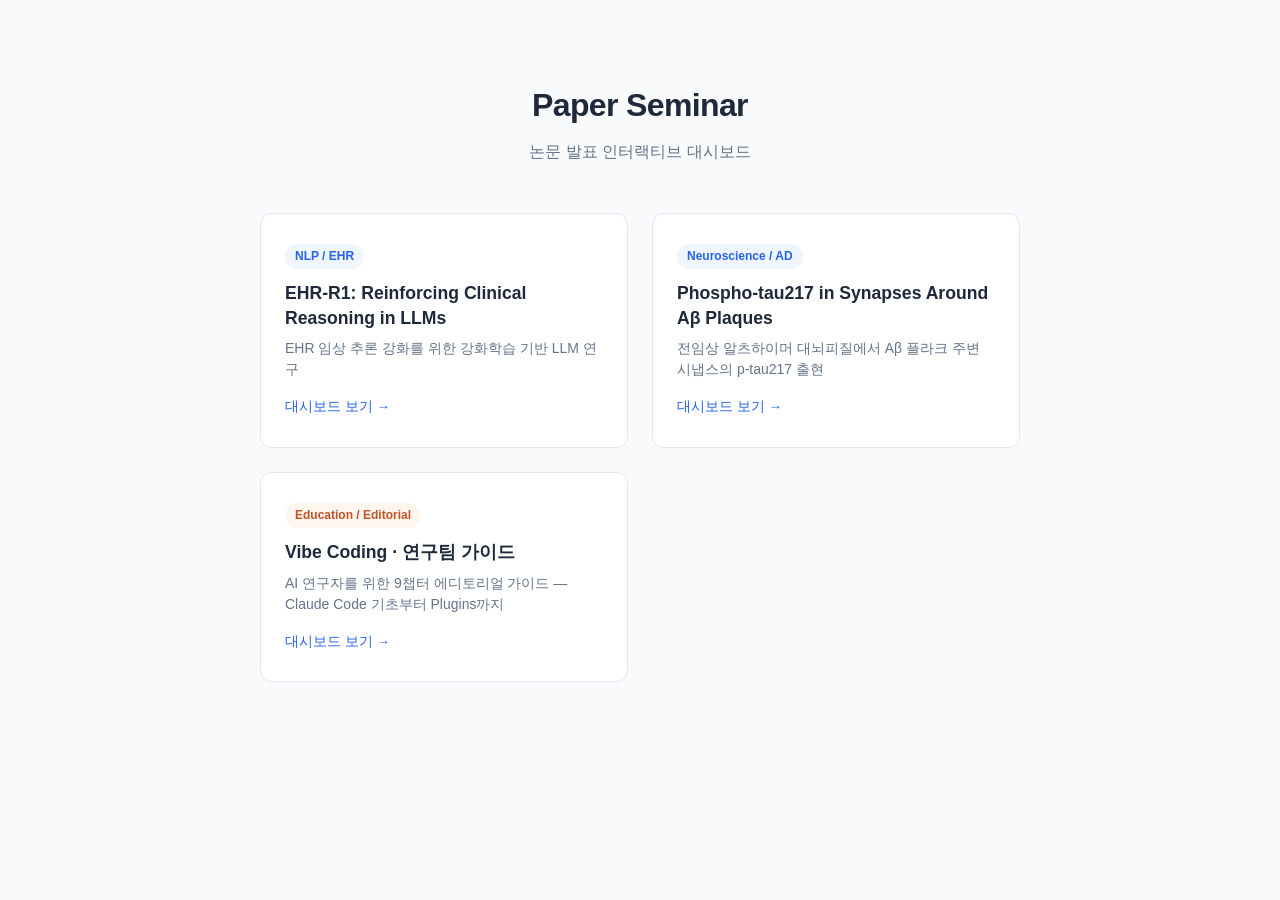
==== commit f748ede9: "feat(vibe-coding-edu): migrate claude-code-guide content + add Plugins chapter - CH 02 보강: Memory 파일" ====
--- a/index.html
+++ b/index.html
@@ -3,1446 +3,104 @@
 <head>
   <meta charset="UTF-8">
   <meta name="viewport" content="width=device-width, initial-scale=1.0">
-  <title>EHR-R1 Paper Seminar Dashboard</title>
+  <title>Paper Seminar Dashboards</title>
   <style>
-    /* ===== RESET & BASE ===== */
-    *, *::before, *::after {
-      box-sizing: border-box;
-      margin: 0;
-      padding: 0;
-    }
-
-    html {
-      scroll-behavior: smooth;
-      font-size: 16px;
-    }
-
+    *, *::before, *::after { box-sizing: border-box; margin: 0; padding: 0; }
+    html { font-size: 16px; }
     body {
       font-family: 'Pretendard', -apple-system, BlinkMacSystemFont, 'Segoe UI', sans-serif;
       background-color: #f8fafc;
       color: #1e293b;
       line-height: 1.6;
-      overflow-x: hidden;
+      min-height: 100vh;
+      display: flex;
+      flex-direction: column;
+      align-items: center;
+      padding: 80px 24px 48px;
     }
-
-    /* ===== PROGRESS BAR ===== */
-    #progress-bar {
-      position: fixed;
-      top: 0;
-      left: 0;
-      height: 3px;
-      width: 0%;
-      background-color: #2563eb;
-      z-index: 9999;
-      transition: width 0.1s linear;
-    }
-
-    /* ===== NAVIGATION ===== */
-    nav {
-      position: fixed;
-      top: 3px;
-      left: 0;
-      right: 0;
-      height: 56px;
-      background-color: #ffffff;
-      border-bottom: 1px solid #e2e8f0;
-      display: flex;
-      align-items: center;
-      padding: 0 32px;
-      z-index: 1000;
-      box-shadow: 0 1px 3px rgba(0, 0, 0, 0.06);
-    }
-
-    .nav-logo {
-      font-size: 1.1rem;
+    h1 {
+      font-size: 2rem;
       font-weight: 700;
-      color: #2563eb;
       letter-spacing: -0.02em;
-      margin-right: 40px;
-      white-space: nowrap;
-      flex-shrink: 0;
-    }
-
-    .nav-links {
-      display: flex;
-      align-items: center;
-      gap: 4px;
-      list-style: none;
-      flex-wrap: wrap;
-    }
-
-    .nav-links a {
-      display: inline-block;
-      padding: 5px 14px;
-      font-size: 0.875rem;
-      font-weight: 500;
-      color: #64748b;
-      text-decoration: none;
-      border-radius: 6px;
-      transition: color 0.15s, background-color 0.15s;
-    }
-
-    .nav-links a:hover {
-      color: #1e293b;
-      background-color: #f1f5f9;
-    }
-
-    .nav-links a.active {
-      color: #ffffff;
-      background-color: #2563eb;
-    }
-
-    /* ===== MAIN CONTENT ===== */
-    main {
-      padding-top: 80px;
-    }
-
-    section {
-      padding: 80px 0;
-    }
-
-    section:nth-child(even) {
-      background-color: #f1f5f9;
-    }
-
-    .container {
-      max-width: 1100px;
-      margin: 0 auto;
-      padding: 0 32px;
-    }
-
-    /* ===== SECTION HEADINGS ===== */
-    .section-header {
-      margin-bottom: 40px;
-    }
-
-    .section-title {
-      font-size: 1.875rem;
-      font-weight: 700;
-      color: #1e293b;
-      letter-spacing: -0.03em;
       margin-bottom: 8px;
     }
-
-    .section-subtitle {
+    .subtitle {
+      color: #64748b;
       font-size: 1rem;
-      color: #64748b;
-      font-weight: 400;
+      margin-bottom: 48px;
     }
-
-    /* ===== CARDS ===== */
+    .cards {
+      display: grid;
+      grid-template-columns: repeat(auto-fill, minmax(340px, 1fr));
+      gap: 24px;
+      max-width: 760px;
+      width: 100%;
+    }
     .card {
-      background-color: #ffffff;
-      border-radius: 8px;
-      box-shadow: 0 1px 3px rgba(0, 0, 0, 0.08);
-      padding: 24px;
+      background: #ffffff;
+      border: 1px solid #e2e8f0;
+      border-radius: 12px;
+      padding: 28px 24px;
+      text-decoration: none;
+      color: inherit;
+      transition: box-shadow 0.2s, transform 0.2s;
     }
-
-    .card-title {
-      font-size: 1rem;
-      font-weight: 600;
-      color: #1e293b;
-      margin-bottom: 8px;
+    .card:hover {
+      box-shadow: 0 8px 24px rgba(0,0,0,0.08);
+      transform: translateY(-2px);
     }
-
-    .card-body {
-      font-size: 0.9rem;
-      color: #334155;
-      line-height: 1.65;
-    }
-
-    /* ===== GRID LAYOUTS ===== */
-    .grid-3 {
-      display: grid;
-      grid-template-columns: repeat(3, 1fr);
-      gap: 20px;
-    }
-
-    .grid-2 {
-      display: grid;
-      grid-template-columns: repeat(2, 1fr);
-      gap: 20px;
-    }
-
-    .grid-4 {
-      display: grid;
-      grid-template-columns: repeat(4, 1fr);
-      gap: 16px;
-    }
-
-    /* ===== SECTION 1: OVERVIEW ===== */
-    .overview-paper-label {
-      display: inline-block;
-      background-color: #dbeafe;
-      color: #1d4ed8;
-      font-size: 0.8rem;
-      font-weight: 600;
-      padding: 4px 10px;
-      border-radius: 4px;
-      margin-bottom: 20px;
-      letter-spacing: 0.01em;
-    }
-
-    .overview-paper-title {
-      font-size: 1.6rem;
-      font-weight: 700;
-      color: #1e293b;
-      letter-spacing: -0.03em;
-      line-height: 1.35;
-      margin-bottom: 16px;
-      max-width: 820px;
-    }
-
-    .overview-authors {
-      font-size: 0.95rem;
-      color: #334155;
-      margin-bottom: 6px;
-    }
-
-    .overview-affiliations {
-      font-size: 0.875rem;
-      color: #64748b;
-      margin-bottom: 40px;
-    }
-
-    .contribution-card {
-      background-color: #ffffff;
-      border-radius: 8px;
-      box-shadow: 0 1px 3px rgba(0, 0, 0, 0.08);
-      padding: 24px;
-      border-top: 3px solid #2563eb;
-    }
-
-    .contribution-label {
-      display: inline-block;
-      background-color: #dbeafe;
-      color: #1d4ed8;
-      font-size: 0.75rem;
-      font-weight: 700;
-      padding: 3px 8px;
-      border-radius: 4px;
-      margin-bottom: 10px;
-      text-transform: uppercase;
-      letter-spacing: 0.05em;
-    }
-
-    .contribution-card .card-title {
-      font-size: 1rem;
-      margin-bottom: 8px;
-    }
-
-    .highlight-box {
-      background-color: #dbeafe;
-      border: 1px solid #93c5fd;
-      border-radius: 8px;
-      padding: 20px 24px;
-      margin-top: 28px;
-    }
-
-    .highlight-box-label {
-      font-size: 0.8rem;
-      font-weight: 700;
-      color: #1d4ed8;
-      text-transform: uppercase;
-      letter-spacing: 0.05em;
-      margin-bottom: 6px;
-    }
-
-    .highlight-box-text {
-      font-size: 0.95rem;
-      color: #1e3a8a;
-      font-weight: 500;
-    }
-
-    /* ===== SECTION 2: MOTIVATION ===== */
-    .limitation-card {
-      background-color: #ffffff;
-      border-radius: 8px;
-      box-shadow: 0 1px 3px rgba(0, 0, 0, 0.08);
-      padding: 24px;
-      border-top: 3px solid #f59e0b;
-    }
-
-    .limitation-card .card-title {
-      color: #92400e;
-    }
-
-    /* ===== FIGURE / LIGHTBOX ===== */
-    .figure-container {
-      background-color: #ffffff;
-      border-radius: 8px;
-      box-shadow: 0 1px 3px rgba(0, 0, 0, 0.08);
-      overflow: hidden;
-      cursor: pointer;
-      transition: box-shadow 0.2s;
-    }
-
-    .figure-container:hover {
-      box-shadow: 0 4px 12px rgba(0, 0, 0, 0.12);
-    }
-
-    .figure-container img {
-      width: 100%;
-      height: auto;
-      display: block;
-    }
-
-    figcaption {
-      padding: 12px 16px;
-      font-size: 0.8rem;
-      color: #64748b;
-      border-top: 1px solid #f1f5f9;
-      line-height: 1.5;
-    }
-
-    .figure-hint {
-      display: inline-block;
-      font-size: 0.72rem;
-      color: #94a3b8;
-      margin-top: 2px;
-    }
-
-    /* ===== LIGHTBOX ===== */
-    #lightbox {
-      display: none;
-      position: fixed;
-      inset: 0;
-      background-color: rgba(0, 0, 0, 0.85);
-      z-index: 9000;
-      align-items: center;
-      justify-content: center;
-      flex-direction: column;
-    }
-
-    #lightbox.open {
-      display: flex;
-    }
-
-    #lightbox-close {
-      position: absolute;
-      top: 20px;
-      right: 28px;
-      font-size: 2rem;
-      color: #ffffff;
-      cursor: pointer;
-      line-height: 1;
-      background: none;
-      border: none;
-      font-weight: 300;
-      opacity: 0.8;
-      transition: opacity 0.15s;
-    }
-
-    #lightbox-close:hover {
-      opacity: 1;
-    }
-
-    #lightbox-img {
-      max-width: 90%;
-      max-height: 80vh;
-      object-fit: contain;
-      border-radius: 4px;
-    }
-
-    #lightbox-caption {
-      color: #cbd5e1;
-      font-size: 0.875rem;
-      margin-top: 14px;
-      max-width: 80%;
-      text-align: center;
-      line-height: 1.5;
-    }
-
-    /* ===== SECTION 3: EHR-INS ===== */
-    .stat-card {
-      background-color: #ffffff;
-      border-radius: 8px;
-      box-shadow: 0 1px 3px rgba(0, 0, 0, 0.08);
-      padding: 20px 16px;
-      text-align: center;
-    }
-
-    .stat-value {
-      font-size: 1.75rem;
-      font-weight: 700;
-      color: #2563eb;
-      letter-spacing: -0.03em;
-      margin-bottom: 4px;
-    }
-
-    .stat-label {
-      font-size: 0.8rem;
-      color: #64748b;
-      font-weight: 500;
-    }
-
-    .figures-row {
-      display: grid;
-      grid-template-columns: 1fr 1fr;
-      gap: 20px;
-      margin-top: 28px;
-    }
-
-    .figures-row.three-col {
-      grid-template-columns: 1fr 1fr 1fr;
-    }
-
-    .subsection-title {
-      font-size: 1.2rem;
-      font-weight: 700;
-      color: #1e293b;
-      margin-bottom: 20px;
-      margin-top: 40px;
-      padding-bottom: 10px;
-      border-bottom: 1px solid #e2e8f0;
-    }
-
-    /* Pipeline Steps */
-    .pipeline-container {
-      display: flex;
-      align-items: stretch;
-      gap: 0;
-      background-color: #ffffff;
-      border-radius: 8px;
-      box-shadow: 0 1px 3px rgba(0, 0, 0, 0.08);
-      overflow: hidden;
-      margin-bottom: 28px;
-    }
-
-    .pipeline-step {
-      flex: 1;
-      padding: 24px 20px;
-      position: relative;
-    }
-
-    .pipeline-step:not(:last-child) {
-      border-right: 1px solid #f1f5f9;
-    }
-
-    .pipeline-step-number {
-      display: inline-flex;
-      align-items: center;
-      justify-content: center;
-      width: 28px;
-      height: 28px;
-      background-color: #2563eb;
-      color: #ffffff;
-      font-size: 0.8rem;
-      font-weight: 700;
-      border-radius: 50%;
-      margin-bottom: 12px;
-    }
-
-    .pipeline-step-title {
-      font-size: 0.9rem;
-      font-weight: 600;
-      color: #1e293b;
-      margin-bottom: 8px;
-    }
-
-    .pipeline-step-body {
-      font-size: 0.82rem;
-      color: #64748b;
-      line-height: 1.55;
-    }
-
-    .pipeline-arrow {
-      display: flex;
-      align-items: center;
-      justify-content: center;
-      padding: 0 4px;
-      color: #2563eb;
-      font-size: 1.2rem;
-      font-weight: 300;
-      flex-shrink: 0;
-      background-color: #f8fafc;
-      border-right: 1px solid #f1f5f9;
-    }
-
-    /* ===== SECTION 4: MODEL ===== */
-    .flow-diagram {
-      display: flex;
-      align-items: center;
-      gap: 0;
-      margin-bottom: 36px;
-      overflow-x: auto;
-      padding: 4px 0;
-    }
-
-    .flow-box {
-      flex: 1;
-      min-width: 160px;
-      background-color: #ffffff;
-      border-radius: 8px;
-      padding: 16px 14px;
-      text-align: center;
-      box-shadow: 0 1px 3px rgba(0, 0, 0, 0.08);
-      position: relative;
-    }
-
-    .flow-box-base {
-      border: 2px solid #94a3b8;
-    }
-
-    .flow-box-s1 {
-      border: 2px solid #3b82f6;
-    }
-
-    .flow-box-s2 {
-      border: 2px solid #8b5cf6;
-    }
-
-    .flow-box-s3 {
-      border: 2px solid #ec4899;
-    }
-
-    .flow-box-label {
-      font-size: 0.7rem;
-      font-weight: 600;
-      text-transform: uppercase;
-      letter-spacing: 0.06em;
-      margin-bottom: 6px;
-    }
-
-    .flow-box-base .flow-box-label { color: #94a3b8; }
-    .flow-box-s1 .flow-box-label { color: #3b82f6; }
-    .flow-box-s2 .flow-box-label { color: #8b5cf6; }
-    .flow-box-s3 .flow-box-label { color: #ec4899; }
-
-    .flow-box-name {
-      font-size: 0.875rem;
-      font-weight: 600;
-      color: #1e293b;
-    }
-
-    .flow-arrow {
-      flex-shrink: 0;
-      color: #94a3b8;
-      font-size: 1.4rem;
-      padding: 0 8px;
-      font-weight: 300;
-    }
-
-    .stage-card {
-      background-color: #ffffff;
-      border-radius: 8px;
-      box-shadow: 0 1px 3px rgba(0, 0, 0, 0.08);
-      padding: 24px;
-      border-left: 4px solid;
-    }
-
-    .stage-card-s1 { border-left-color: #3b82f6; }
-    .stage-card-s2 { border-left-color: #8b5cf6; }
-    .stage-card-s3 { border-left-color: #ec4899; }
-
-    .stage-card-header {
-      display: flex;
-      align-items: center;
-      gap: 10px;
-      margin-bottom: 12px;
-    }
-
-    .stage-badge {
-      display: inline-block;
-      font-size: 0.72rem;
-      font-weight: 700;
-      padding: 3px 8px;
-      border-radius: 4px;
-      text-transform: uppercase;
-      letter-spacing: 0.05em;
-    }
-
-    .stage-badge-s1 { background-color: #dbeafe; color: #1d4ed8; }
-    .stage-badge-s2 { background-color: #ede9fe; color: #6d28d9; }
-    .stage-badge-s3 { background-color: #fce7f3; color: #be185d; }
-
-    .stage-card-title {
-      font-size: 1rem;
-      font-weight: 600;
-      color: #1e293b;
-    }
-
-    .stage-detail-list {
-      list-style: none;
-      padding: 0;
-    }
-
-    .stage-detail-list li {
-      font-size: 0.875rem;
-      color: #334155;
-      padding: 5px 0;
-      padding-left: 14px;
-      position: relative;
-    }
-
-    .stage-detail-list li::before {
-      content: '-';
-      position: absolute;
-      left: 0;
-      color: #94a3b8;
-    }
-
-    .model-card {
-      background-color: #ffffff;
-      border-radius: 8px;
-      box-shadow: 0 1px 3px rgba(0, 0, 0, 0.08);
-      padding: 24px;
-      text-align: center;
-    }
-
-    .model-size-badge {
-      display: inline-block;
-      font-size: 1.5rem;
-      font-weight: 800;
-      color: #2563eb;
-      letter-spacing: -0.04em;
-      margin-bottom: 8px;
-    }
-
-    .model-base-label {
-      font-size: 0.8rem;
-      color: #64748b;
-    }
-
-    /* ===== SECTION 5: RESULTS ===== */
-    .key-insights-box {
-      background-color: #fffbeb;
-      border: 1px solid #fcd34d;
-      border-left: 4px solid #f59e0b;
-      border-radius: 8px;
-      padding: 20px 24px;
-      margin-top: 12px;
-      margin-bottom: 32px;
-    }
-
-    .key-insights-label {
-      font-size: 0.8rem;
-      font-weight: 700;
-      color: #92400e;
-      text-transform: uppercase;
-      letter-spacing: 0.05em;
-      margin-bottom: 10px;
-    }
-
-    .key-insights-list {
-      list-style: none;
-      padding: 0;
-    }
-
-    .key-insights-list li {
-      font-size: 0.9rem;
-      color: #78350f;
-      padding: 4px 0;
-      padding-left: 16px;
-      position: relative;
-    }
-
-    .key-insights-list li::before {
-      content: 'v';
-      position: absolute;
-      left: 0;
-      color: #f59e0b;
-      font-size: 0.7rem;
-      top: 6px;
-    }
-
-    .insight-card {
-      background-color: #ffffff;
-      border-radius: 8px;
-      box-shadow: 0 1px 3px rgba(0, 0, 0, 0.08);
-      padding: 20px;
-    }
-
-    .insight-card-title {
-      font-size: 0.875rem;
-      font-weight: 600;
-      color: #1e293b;
-      margin-bottom: 6px;
-    }
-
-    .insight-card-body {
-      font-size: 0.82rem;
-      color: #64748b;
-      line-height: 1.55;
-    }
-
-    /* ===== SECTION 6: DISCUSSION ===== */
-    .takeaway-card {
-      background-color: #ffffff;
-      border-radius: 8px;
-      box-shadow: 0 1px 3px rgba(0, 0, 0, 0.08);
-      padding: 24px;
-      display: flex;
-      gap: 16px;
-    }
-
-    .takeaway-badge {
-      display: inline-flex;
-      align-items: center;
-      justify-content: center;
-      width: 32px;
-      height: 32px;
-      background-color: #2563eb;
-      color: #ffffff;
-      font-size: 0.9rem;
-      font-weight: 700;
-      border-radius: 50%;
-      flex-shrink: 0;
-      margin-top: 2px;
-    }
-
-    .takeaway-content {}
-
-    .takeaway-title {
-      font-size: 1rem;
-      font-weight: 600;
-      color: #1e293b;
-      margin-bottom: 8px;
-    }
-
-    .takeaway-body {
-      font-size: 0.875rem;
-      color: #334155;
-      line-height: 1.65;
-    }
-
-    .limitation-item {
-      background-color: #ffffff;
-      border-radius: 8px;
-      box-shadow: 0 1px 3px rgba(0, 0, 0, 0.08);
-      padding: 20px 24px;
-      border-left: 3px solid #94a3b8;
-    }
-
-    .limitation-item-title {
-      font-size: 0.9rem;
-      font-weight: 600;
-      color: #1e293b;
-      margin-bottom: 6px;
-    }
-
-    .limitation-item-body {
-      font-size: 0.85rem;
-      color: #64748b;
-      line-height: 1.6;
-    }
-
-    .qa-section {
-      text-align: center;
-      padding: 48px 24px;
-      background-color: #ffffff;
-      border-radius: 8px;
-      box-shadow: 0 1px 3px rgba(0, 0, 0, 0.08);
-      margin-top: 40px;
-    }
-
-    .qa-title {
-      font-size: 2.5rem;
-      font-weight: 800;
-      color: #2563eb;
-      letter-spacing: -0.04em;
-      margin-bottom: 12px;
-    }
-
-    .qa-subtitle {
-      font-size: 1.1rem;
-      color: #64748b;
-      margin-bottom: 20px;
-    }
-
-    .arxiv-link {
-      display: inline-block;
-      background-color: #2563eb;
-      color: #ffffff;
-      text-decoration: none;
-      font-size: 0.875rem;
-      font-weight: 600;
-      padding: 10px 22px;
-      border-radius: 6px;
-      transition: background-color 0.15s;
-    }
-
-    .arxiv-link:hover {
-      background-color: #1d4ed8;
-    }
-
-    /* ===== TAG LABEL ===== */
-    .tag {
+    .card-tag {
       display: inline-block;
       font-size: 0.75rem;
       font-weight: 600;
-      padding: 3px 8px;
-      border-radius: 4px;
-      background-color: #f1f5f9;
-      color: #475569;
+      color: #2563eb;
+      background: #eff6ff;
+      padding: 3px 10px;
+      border-radius: 999px;
+      margin-bottom: 12px;
     }
-
-    .ehr-card {
-      background-color: #ffffff;
-      border-radius: 8px;
-      box-shadow: 0 1px 3px rgba(0, 0, 0, 0.08);
-      padding: 24px;
-      margin-bottom: 28px;
+    .card h2 {
+      font-size: 1.1rem;
+      font-weight: 600;
+      line-height: 1.4;
+      margin-bottom: 8px;
     }
-
-    .ehr-card-title {
-      font-size: 1rem;
-      font-weight: 700;
-      color: #1e293b;
-      margin-bottom: 10px;
+    .card p {
+      font-size: 0.875rem;
+      color: #64748b;
+      line-height: 1.5;
     }
-
-    .ehr-card-body {
-      font-size: 0.9rem;
-      color: #334155;
-      line-height: 1.7;
-    }
-
-    /* ===== SPACING UTILITIES ===== */
-    .mt-6 { margin-top: 6px; }
-    .mt-8 { margin-top: 8px; }
-    .mt-12 { margin-top: 12px; }
-    .mt-20 { margin-top: 20px; }
-    .mt-28 { margin-top: 28px; }
-    .mt-36 { margin-top: 36px; }
-    .mt-40 { margin-top: 40px; }
-    .mb-20 { margin-bottom: 20px; }
-    .mb-28 { margin-bottom: 28px; }
-
-    /* ===== RESPONSIVE ===== */
-    @media (max-width: 900px) {
-      .grid-3 {
-        grid-template-columns: 1fr;
-      }
-      .grid-4 {
-        grid-template-columns: repeat(2, 1fr);
-      }
-      .figures-row {
-        grid-template-columns: 1fr;
-      }
-      .pipeline-container {
-        flex-direction: column;
-      }
-      .pipeline-step:not(:last-child) {
-        border-right: none;
-        border-bottom: 1px solid #f1f5f9;
-      }
-      .pipeline-arrow {
-        display: none;
-      }
-      .flow-diagram {
-        flex-direction: column;
-        align-items: stretch;
-      }
-      .flow-arrow {
-        transform: rotate(90deg);
-        text-align: center;
-      }
-      nav {
-        padding: 0 16px;
-      }
-      .nav-links a {
-        padding: 4px 8px;
-        font-size: 0.8rem;
-      }
-    }
-
-    @media (max-width: 640px) {
-      .grid-2 {
-        grid-template-columns: 1fr;
-      }
-      .grid-4 {
-        grid-template-columns: 1fr 1fr;
-      }
-      .container {
-        padding: 0 16px;
-      }
+    .card-arrow {
+      display: inline-block;
+      margin-top: 16px;
+      font-size: 0.85rem;
+      font-weight: 500;
+      color: #2563eb;
     }
   </style>
 </head>
 <body>
-
-  <!-- Progress Bar -->
-  <div id="progress-bar"></div>
-
-  <!-- Navigation -->
-  <nav>
-    <span class="nav-logo">EHR-R1</span>
-    <ul class="nav-links">
-      <li><a href="#overview" class="active">Overview</a></li>
-      <li><a href="#motivation">Motivation</a></li>
-      <li><a href="#ehr-ins">EHR-Ins</a></li>
-      <li><a href="#model">Model</a></li>
-      <li><a href="#results">Results</a></li>
-      <li><a href="#discussion">Discussion</a></li>
-    </ul>
-  </nav>
-
-  <!-- Main Content -->
-  <main>
-
-    <!-- ===== SECTION 1: OVERVIEW ===== -->
-    <section id="overview">
-      <div class="container">
-        <div class="overview-paper-label">arXiv:2510.25628v2 · Paper Seminar</div>
-        <h1 class="overview-paper-title">EHR-R1: A Reasoning-Enhanced Foundational Language Model for Electronic Health Record Analysis</h1>
-        <p class="overview-authors">Yusheng Liao*, Chaoyi Wu*, Junwei Liu* et al.</p>
-        <p class="overview-affiliations">Shanghai Jiao Tong University · AntGroup · Peking University · Fudan University</p>
-
-        <div class="grid-3">
-          <div class="contribution-card">
-            <span class="contribution-label">Dataset</span>
-            <h3 class="card-title">EHR-Ins</h3>
-            <p class="card-body">~289K 추론 + ~3.53M 비추론 케이스, 42개 EHR 태스크를 커버하는 대규모 instruction 데이터셋</p>
-          </div>
-          <div class="contribution-card">
-            <span class="contribution-label">Model</span>
-            <h3 class="card-title">EHR-R1</h3>
-            <p class="card-body">3단계 학습으로 훈련된 추론 강화 LLM 시리즈 (1.7B / 8B / 72B)</p>
-          </div>
-          <div class="contribution-card">
-            <span class="contribution-label">Benchmark</span>
-            <h3 class="card-title">EHR-Bench</h3>
-            <p class="card-body">MIMIC-IV 기반 42개 태스크, Decision-making + Risk-prediction 종합 벤치마크</p>
-          </div>
-        </div>
-
-        <div class="highlight-box">
-          <div class="highlight-box-label">핵심 결과</div>
-          <p class="highlight-box-text">EHR-R1-72B가 GPT-4o 대비 30점 이상 F1 성능 우위, EHRSHOT에서 zero-shot AUROC 10% 향상</p>
-        </div>
-      </div>
-    </section>
-
-    <!-- ===== SECTION 2: MOTIVATION ===== -->
-    <section id="motivation">
-      <div class="container">
-        <div class="section-header">
-          <h2 class="section-title">Motivation</h2>
-          <p class="section-subtitle">왜 EHR 분석에 새로운 접근이 필요한가?</p>
-        </div>
-
-        <div class="ehr-card">
-          <h3 class="ehr-card-title">EHR(Electronic Health Record)이란?</h3>
-          <p class="ehr-card-body">
-            환자의 입원 기록, 검사 결과, 처방, 진단 등을 시간순으로 기록한 종합 디지털 의료 데이터입니다. EHR에는 정형 데이터(수치, 코드)와 비정형 데이터(임상 노트)가 혼재하며, 이를 분석하면 진단 지원, 위험도 예측, 임상 의사결정 지원 등 다양한 의료 AI 응용이 가능합니다. 그러나 데이터의 복잡성과 도메인 특수성 때문에 기존 LLM은 EHR 분석에 어려움을 겪어 왔습니다.
-          </p>
-        </div>
-
-        <div class="grid-2 mb-28">
-          <div class="limitation-card">
-            <h3 class="card-title">한계 1: Task Coverage 부족</h3>
-            <p class="card-body">
-              기존 EHR 특화 모델들은 제한된 태스크(예: 특정 진단 분류)에만 집중하거나, 소수의 벤치마크만을 다루었습니다. 42개에 달하는 다양한 EHR 태스크를 통합적으로 지원하는 모델과 데이터셋이 부재했습니다. 결과적으로 실제 임상 현장의 다양한 요구사항을 충족시키기 어려웠습니다.
-            </p>
-          </div>
-          <div class="limitation-card">
-            <h3 class="card-title">한계 2: Reasoning Ability 부족</h3>
-            <p class="card-body">
-              기존 모델은 단순 패턴 매칭 수준에 머물러 복잡한 임상 추론(예: 다중 공존 질환 환자의 위험도 평가)이 어려웠습니다. EHR 분석에는 시간적 관계 이해, 의학 지식 활용, 다단계 추론이 필요하지만, 이를 체계적으로 학습시킬 고품질 reasoning 데이터가 존재하지 않았습니다.
-            </p>
-          </div>
-        </div>
-
-        <figure class="figure-container" onclick="openLightbox(this)">
-          <img src="images/fig1a.png" alt="Figure 1a: EHR Tasks Overview" loading="lazy">
-          <figcaption>
-            Figure 1a. EHR 태스크 전체 구성: 12개 카테고리, 42개 태스크를 포괄하는 EHR-Bench의 범위.
-            <span class="figure-hint">클릭하여 확대</span>
-          </figcaption>
-        </figure>
-      </div>
-    </section>
-
-    <!-- ===== SECTION 3: EHR-INS & THINKING-GRAPH ===== -->
-    <section id="ehr-ins">
-      <div class="container">
-        <div class="section-header">
-          <h2 class="section-title">EHR-Ins &amp; Thinking-Graph</h2>
-          <p class="section-subtitle">대규모 EHR 추론 instruction 데이터는 어떻게 만들었는가?</p>
-        </div>
-
-        <div class="grid-4 mb-28">
-          <div class="stat-card">
-            <div class="stat-value">~289K</div>
-            <div class="stat-label">Reasoning Cases</div>
-          </div>
-          <div class="stat-card">
-            <div class="stat-value">~3.53M</div>
-            <div class="stat-label">Non-Reasoning Cases</div>
-          </div>
-          <div class="stat-card">
-            <div class="stat-value">42</div>
-            <div class="stat-label">EHR Tasks</div>
-          </div>
-          <div class="stat-card">
-            <div class="stat-value">12</div>
-            <div class="stat-label">Task Categories</div>
-          </div>
-        </div>
-
-        <div class="figures-row">
-          <figure class="figure-container" onclick="openLightbox(this)">
-            <img src="images/fig1b.png" alt="Figure 1b: Methods Overview" loading="lazy">
-            <figcaption>
-              Figure 1b. EHR-R1 전체 방법론 개요: 데이터셋 구성, 모델 학습 파이프라인, 평가 프레임워크.
-              <span class="figure-hint">클릭하여 확대</span>
-            </figcaption>
-          </figure>
-          <figure class="figure-container" onclick="openLightbox(this)">
-            <img src="images/fig3.png" alt="Figure 3: EHR-Ins Data Distribution" loading="lazy">
-            <figcaption>
-              Figure 3. EHR-Ins 데이터셋 구성 분포: 12개 카테고리별 추론/비추론 케이스 비율.
-              <span class="figure-hint">클릭하여 확대</span>
-            </figcaption>
-          </figure>
-        </div>
-
-        <h3 class="subsection-title">핵심 혁신: Thinking-Graph Pipeline</h3>
-
-        <div class="pipeline-container">
-          <div class="pipeline-step">
-            <div class="pipeline-step-number">1</div>
-            <div class="pipeline-step-title">Entity Relevance Identification</div>
-            <p class="pipeline-step-body">EHR 내 의료 엔티티(진단, 처방, 검사 등)를 식별하고 Lift score를 계산하여 태스크와의 관련성이 높은 핵심 엔티티를 선별합니다.</p>
-          </div>
-          <div class="pipeline-arrow">&#8594;</div>
-          <div class="pipeline-step">
-            <div class="pipeline-step-number">2</div>
-            <div class="pipeline-step-title">Graph-based Medical Relation Search</div>
-            <p class="pipeline-step-body">UMLS(Unified Medical Language System)를 활용한 그래프 탐색으로 선별된 엔티티 간의 의학적 관계와 인과 경로를 자동으로 발굴합니다.</p>
-          </div>
-          <div class="pipeline-arrow">&#8594;</div>
-          <div class="pipeline-step">
-            <div class="pipeline-step-number">3</div>
-            <div class="pipeline-step-title">Reasoning Path Synthesis</div>
-            <p class="pipeline-step-body">GPT-4o를 활용하여 발굴된 의학적 관계를 기반으로 단계별 임상 추론 경로(thinking chain)를 합성하고, &lt;think&gt; 태그로 구조화합니다.</p>
-          </div>
-        </div>
-
-        <figure class="figure-container" onclick="openLightbox(this)">
-          <img src="images/fig9.png" alt="Figure 9: Thinking-Graph Pipeline Detail" loading="lazy">
-          <figcaption>
-            Figure 9. Thinking-Graph 파이프라인 상세: UMLS 그래프 탐색 및 추론 경로 합성 과정.
-            <span class="figure-hint">클릭하여 확대</span>
-          </figcaption>
-        </figure>
-
-        <h3 class="subsection-title">데이터 품질 검증</h3>
-
-        <figure class="figure-container mb-28" onclick="openLightbox(this)">
-          <img src="images/fig2ab.png" alt="Figure 2a-b: EHR-Ins Reasoning Data Overview and Evaluated Case" loading="lazy">
-          <figcaption>
-            Figure 2a-b. EHR-Ins 추론 데이터 개요 및 평가 케이스 예시: 태스크별 샘플 수 분포와 Thinking-Graph가 생성한 임상 추론 경로의 구체적 사례 (5점 척도 평가 기준 포함).
-            <span class="figure-hint">클릭하여 확대</span>
-          </figcaption>
-        </figure>
-
-        <figure class="figure-container" onclick="openLightbox(this)">
-          <img src="images/fig2c.png" alt="Figure 2c: Human Evaluation Results" loading="lazy">
-          <figcaption>
-            Figure 2c. Human Evaluation: 의료 전문가 평가 점수 비교 - GPT-4o w/ thinking-graph vs w/o thinking-graph (*** p &lt; 0.001).
-            <span class="figure-hint">클릭하여 확대</span>
-          </figcaption>
-        </figure>
-      </div>
-    </section>
-
-    <!-- ===== SECTION 4: MODEL ===== -->
-    <section id="model">
-      <div class="container">
-        <div class="section-header">
-          <h2 class="section-title">EHR-R1 Model</h2>
-          <p class="section-subtitle">3단계 학습으로 EHR 추론 능력을 체계적으로 구축</p>
-        </div>
-
-        <!-- Flow Diagram -->
-        <div class="flow-diagram">
-          <div class="flow-box flow-box-base">
-            <div class="flow-box-label">Base</div>
-            <div class="flow-box-name">Base Model<br><span style="font-size:0.75rem;color:#94a3b8;">(Qwen)</span></div>
-          </div>
-          <div class="flow-arrow">&#8594;</div>
-          <div class="flow-box flow-box-s1">
-            <div class="flow-box-label">Stage 1</div>
-            <div class="flow-box-name">Domain<br>Adaptation</div>
-          </div>
-          <div class="flow-arrow">&#8594;</div>
-          <div class="flow-box flow-box-s2">
-            <div class="flow-box-label">Stage 2</div>
-            <div class="flow-box-name">Reasoning<br>Enhancement</div>
-          </div>
-          <div class="flow-arrow">&#8594;</div>
-          <div class="flow-box flow-box-s3">
-            <div class="flow-box-label">Stage 3</div>
-            <div class="flow-box-name">Reinforcement<br>Learning</div>
-          </div>
-        </div>
-
-        <!-- Stage Detail Cards -->
-        <div class="grid-3 mb-28">
-          <div class="stage-card stage-card-s1">
-            <div class="stage-card-header">
-              <span class="stage-badge stage-badge-s1">Stage 1</span>
-              <span class="stage-card-title">Domain Adaptation</span>
-            </div>
-            <ul class="stage-detail-list">
-              <li>~3.53M non-reasoning SFT 데이터 활용</li>
-              <li>Input + output 전체에 loss 계산</li>
-              <li>다양한 EHR 태스크 형식 학습</li>
-              <li>도메인 지식 및 출력 형식 습득</li>
-              <li>기초 EHR 분석 능력 구축</li>
-            </ul>
-          </div>
-          <div class="stage-card stage-card-s2">
-            <div class="stage-card-header">
-              <span class="stage-badge stage-badge-s2">Stage 2</span>
-              <span class="stage-card-title">Reasoning Enhancement</span>
-            </div>
-            <ul class="stage-detail-list">
-              <li>~289K reasoning SFT 데이터 활용</li>
-              <li>&lt;think&gt; ... &lt;/think&gt; 태그 구조 학습</li>
-              <li>Thinking-Graph 생성 추론 경로 학습</li>
-              <li>단계별 임상 추론 능력 강화</li>
-              <li>의학 지식 기반 추론 내재화</li>
-            </ul>
-          </div>
-          <div class="stage-card stage-card-s3">
-            <div class="stage-card-header">
-              <span class="stage-badge stage-badge-s3">Stage 3</span>
-              <span class="stage-card-title">RL (GRPO)</span>
-            </div>
-            <ul class="stage-detail-list">
-              <li>GRPO(Group Relative Policy Optimization) 적용</li>
-              <li>Format reward: 출력 형식 준수 여부</li>
-              <li>Accuracy reward: 정답 일치 여부</li>
-              <li>추론 품질 자동 피드백 최적화</li>
-              <li>모델 자체 교정 능력 향상</li>
-            </ul>
-          </div>
-        </div>
-
-        <!-- Model Series -->
-        <h3 class="subsection-title">EHR-R1 모델 시리즈</h3>
-        <div class="grid-3">
-          <div class="model-card">
-            <div class="model-size-badge">1.7B</div>
-            <div class="model-base-label">Base: Qwen3-1.7B</div>
-            <p style="font-size:0.82rem;color:#64748b;margin-top:10px;line-height:1.55;">경량 추론 모델. 제한된 컴퓨팅 환경에서의 EHR 분석, 온디바이스 배포에 적합.</p>
-          </div>
-          <div class="model-card">
-            <div class="model-size-badge">8B</div>
-            <div class="model-base-label">Base: Qwen3-8B</div>
-            <p style="font-size:0.82rem;color:#64748b;margin-top:10px;line-height:1.55;">성능과 효율의 균형. 중간 규모 임상 환경, 실시간 의사결정 지원에 적합.</p>
-          </div>
-          <div class="model-card">
-            <div class="model-size-badge">72B</div>
-            <div class="model-base-label">Base: Qwen2.5-72B</div>
-            <p style="font-size:0.82rem;color:#64748b;margin-top:10px;line-height:1.55;">최고 성능 플래그십 모델. GPT-4o 대비 30점 이상 F1 우위, EHRSHOT zero-shot AUROC 10% 향상.</p>
-          </div>
-        </div>
-      </div>
-    </section>
-
-    <!-- ===== SECTION 5: RESULTS ===== -->
-    <section id="results">
-      <div class="container">
-        <div class="section-header">
-          <h2 class="section-title">Results</h2>
-          <p class="section-subtitle">EHR-R1은 상용 및 오픈소스 LLM을 일관되게 능가</p>
-        </div>
-
-        <!-- Decision-Making -->
-        <h3 class="subsection-title" style="margin-top:0;">Decision-Making 성능 (Figure 4)</h3>
-
-        <figure class="figure-container mb-28" onclick="openLightbox(this)">
-          <img src="images/fig4.png" alt="Figure 4: Decision-Making Results" loading="lazy">
-          <figcaption>
-            Figure 4. EHR-R1과 9개 베이스라인 LLM의 24개 Decision-Making 태스크 성능 비교 (F1 Score). 빗금 막대는 reasoning 모델을 나타냄.
-            <span class="figure-hint">클릭하여 확대</span>
-          </figcaption>
-        </figure>
-
-        <!-- Risk-Prediction -->
-        <h3 class="subsection-title">Risk-Prediction 성능 (Figure 5)</h3>
-
-        <figure class="figure-container mb-28" onclick="openLightbox(this)">
-          <img src="images/fig5.png" alt="Figure 5: ROC Curves" loading="lazy">
-          <figcaption>
-            Figure 5. EHR-R1과 7개 베이스라인 LLM의 18개 Risk-Prediction 태스크 ROC 곡선 비교. EHR-R1은 주황색으로 강조. Total 서브플롯은 전체 평균 AUROC 0.9523.
-            <span class="figure-hint">클릭하여 확대</span>
-          </figcaption>
-        </figure>
-
-        <figure class="figure-container mb-28" onclick="openLightbox(this)">
-          <img src="images/fig1c.png" alt="Figure 1c: Results Summary" loading="lazy">
-          <figcaption>
-            Figure 1c. 전체 결과 요약: Decision-Making과 Risk-Prediction 통합 성능 비교 개요.
-            <span class="figure-hint">클릭하여 확대</span>
-          </figcaption>
-        </figure>
-
-        <!-- Key Insights -->
-        <div class="key-insights-box">
-          <div class="key-insights-label">주요 발견 및 분석</div>
-          <ul class="key-insights-list">
-            <li><strong>일반 reasoning ≠ EHR reasoning:</strong> DeepSeek-R1, Qwen3-235B 등 강력한 일반 추론 모델이 EHR-Bench에서 기대보다 낮은 성능을 보임. 의료 도메인 특화 reasoning 학습이 반드시 필요함.</li>
-            <li><strong>상용 모델의 불안정성:</strong> GPT-4o는 일부 태스크에서 준수한 성능을 보이지만, 긴 EHR 시퀀스 처리 시 일관성이 떨어지고 태스크별 편차가 큼.</li>
-            <li><strong>예측 기간이 길수록 어려움:</strong> 30일, 90일, 1년 등 예측 기간이 길어질수록 모든 모델의 AUROC가 감소. EHR-R1은 이 하락 폭이 가장 작아 장기 예측에 강점.</li>
-          </ul>
-        </div>
-
-        <!-- Generalization -->
-        <h3 class="subsection-title">일반화 성능 (Generalization)</h3>
-
-        <figure class="figure-container mb-28" onclick="openLightbox(this)">
-          <img src="images/fig6a.png" alt="Figure 6a: MIMIC-IV CDM Results" loading="lazy">
-          <figcaption>
-            Figure 6a. MIMIC-IV CDM 결과: 학습에 사용되지 않은 CDM 형식 데이터에서의 성능 (분포 외 일반화).
-            <span class="figure-hint">클릭하여 확대</span>
-          </figcaption>
-        </figure>
-
-        <div class="figures-row mb-28">
-          <figure class="figure-container" onclick="openLightbox(this)">
-            <img src="images/fig6b.png" alt="Figure 6b: EHRSHOT Zero-Shot Results" loading="lazy">
-            <figcaption>
-              Figure 6b. EHRSHOT Zero-Shot: 외부 벤치마크에서 zero-shot 설정의 AUROC 비교. EHR-R1-72B가 약 10% 향상.
-              <span class="figure-hint">클릭하여 확대</span>
-            </figcaption>
-          </figure>
-          <figure class="figure-container" onclick="openLightbox(this)">
-            <img src="images/fig6c.png" alt="Figure 6c: Few-Shot Results" loading="lazy">
-            <figcaption>
-              Figure 6c. Few-Shot 결과: 소수 예시(1-shot, 3-shot, 5-shot) 제공 시 성능 변화 추이.
-              <span class="figure-hint">클릭하여 확대</span>
-            </figcaption>
-          </figure>
-        </div>
-
-        <!-- Ablation Study -->
-        <h3 class="subsection-title">Ablation Study (Figure 7)</h3>
-
-        <p style="color:#64748b;margin-bottom:16px;">5가지 학습 설정을 3개 모델 스케일(1.7B, 8B, 72B)에서 비교하여 reasoning data, reasoning inference, 스케일링의 효과를 분리 분석.</p>
-
-        <figure class="figure-container mb-28" onclick="openLightbox(this)">
-          <img src="images/fig7.png" alt="Figure 7: Ablation Study Results" loading="lazy">
-          <figcaption>
-            Figure 7. Ablation Study: 7개 카테고리의 Decision-Making 태스크에서 5가지 학습 설정별 성능 비교. Base Model에서 EHR-R1 (full training, w/ reasoning inference)까지 점진적 성능 향상.
-            <span class="figure-hint">클릭하여 확대</span>
-          </figcaption>
-        </figure>
-
-        <div class="grid-3">
-          <div class="insight-card">
-            <div class="insight-card-title">Reasoning Data 효과</div>
-            <p class="insight-card-body">Stage 2의 reasoning 학습 데이터(~289K)를 제거하면 Decision-Making F1이 큰 폭으로 감소. Thinking-Graph가 생성한 고품질 추론 경로의 기여가 결정적임.</p>
-          </div>
-          <div class="insight-card">
-            <div class="insight-card-title">Reasoning Inference 효과</div>
-            <p class="insight-card-body">훈련된 모델에서 추론 시 &lt;think&gt; 태그를 비활성화하면 성능이 하락. 즉, 추론 능력이 파라미터에 내재화되어 inference time에도 활용됨을 확인.</p>
-          </div>
-          <div class="insight-card">
-            <div class="insight-card-title">스케일링 효과</div>
-            <p class="insight-card-body">1.7B -&gt; 8B -&gt; 72B로 모델 크기가 증가할수록 일관된 성능 향상. EHR 도메인에서도 스케일링 법칙이 유효하게 작동함을 실험적으로 검증.</p>
-          </div>
-        </div>
-      </div>
-    </section>
-
-    <!-- ===== SECTION 6: DISCUSSION ===== -->
-    <section id="discussion">
-      <div class="container">
-        <div class="section-header">
-          <h2 class="section-title">Discussion</h2>
-          <p class="section-subtitle">요약, 한계, 그리고 미래 방향</p>
-        </div>
-
-        <!-- Key Takeaways -->
-        <h3 class="subsection-title" style="margin-top:0;">Key Takeaways</h3>
-
-        <div style="display:flex;flex-direction:column;gap:16px;margin-bottom:36px;">
-          <div class="takeaway-card">
-            <div class="takeaway-badge">1</div>
-            <div class="takeaway-content">
-              <div class="takeaway-title">EHR 특화 추론 데이터의 중요성</div>
-              <p class="takeaway-body">일반적인 대규모 언어 모델 능력만으로는 복잡한 EHR 분석에 충분하지 않습니다. Thinking-Graph 파이프라인을 통해 생성된 EHR 도메인 특화 추론 데이터(~289K)가 모델의 임상 추론 능력을 결정적으로 향상시켰으며, 이는 단순한 데이터 스케일 확대가 아닌 데이터 품질과 구조의 중요성을 시사합니다.</p>
-            </div>
-          </div>
-          <div class="takeaway-card">
-            <div class="takeaway-badge">2</div>
-            <div class="takeaway-content">
-              <div class="takeaway-title">3단계 학습 파이프라인의 유효성</div>
-              <p class="takeaway-body">Domain Adaptation -&gt; Reasoning Enhancement -&gt; Reinforcement Learning의 순차적 3단계 학습은 각 단계가 이전 단계의 능력을 기반으로 점진적으로 발전하는 효과적인 전략임을 Ablation Study를 통해 검증했습니다. 특히 Stage 3의 GRPO는 이전 단계의 추론 능력을 더욱 정교하게 다듬어 최종 성능을 끌어올립니다.</p>
-            </div>
-          </div>
-          <div class="takeaway-card">
-            <div class="takeaway-badge">3</div>
-            <div class="takeaway-content">
-              <div class="takeaway-title">강력한 일반화 능력</div>
-              <p class="takeaway-body">EHR-R1은 학습 데이터(MIMIC-IV OMOP 형식)와 다른 분포의 데이터(CDM 형식)에서도 우수한 성능을 보이며, 외부 벤치마크인 EHRSHOT에서도 zero-shot 설정으로 기존 최고 성능 대비 AUROC 약 10% 향상을 달성했습니다. 이는 EHR-R1이 특정 데이터 형식이나 태스크에 과적합되지 않고 범용적인 EHR 이해 능력을 갖추었음을 의미합니다.</p>
-            </div>
-          </div>
-        </div>
-
-        <!-- Limitations -->
-        <h3 class="subsection-title">한계점</h3>
-
-        <div style="display:flex;flex-direction:column;gap:12px;margin-bottom:40px;">
-          <div class="limitation-item">
-            <div class="limitation-item-title">Reasoning Data 범위 제한</div>
-            <p class="limitation-item-body">현재 reasoning data 합성은 decision-making 태스크에만 적용. Risk-prediction 태스크용 추론 데이터 생성 절차가 없어, 향후 이진 분류 태스크에 대한 명시적 추론 데이터 구축 방법 탐색이 필요.</p>
-          </div>
-          <div class="limitation-item">
-            <div class="limitation-item-title">그래프 구축 시 데이터 손실 (Data Attrition)</div>
-            <p class="limitation-item-body">Thinking-graph를 구축할 수 없는 샘플(엔티티 쌍 부족, UMLS 매핑 실패)은 제외됨. 이로 인해 일부 temporal data를 longitudinal narrative로 변환하지 못하는 한계. Entity linking 개선과 추가 지식 베이스 활용이 필요.</p>
-          </div>
-          <div class="limitation-item">
-            <div class="limitation-item-title">전문화 vs 범용성 (Specialization vs Breadth)</div>
-            <p class="limitation-item-body">EHR 특화 학습이 모델의 범용 능력을 약화시킬 수 있음. Multi-domain continued pretraining, alternating-task curricula, modular adapters, MoE routing 등 전문성과 범용성의 균형을 맞추는 전략 탐색이 향후 과제.</p>
-          </div>
-        </div>
-
-        <!-- Future Work -->
-        <h3 class="subsection-title">Future Work</h3>
-        <div style="display:flex;flex-direction:column;gap:12px;margin-bottom:40px;">
-          <div class="limitation-item">
-            <div class="limitation-item-title">Risk-prediction용 추론 데이터 확장</div>
-            <p class="limitation-item-body">Decision-making에 국한된 reasoning synthesis를 binary classification 태스크로 확장하여 전체 42개 태스크에 추론 데이터를 제공하는 방향.</p>
-          </div>
-          <div class="limitation-item">
-            <div class="limitation-item-title">멀티모달 EHR 통합</div>
-            <p class="limitation-item-body">텍스트 기반 EHR 외에 의료 영상, 심전도, 병리 슬라이드 등 멀티모달 데이터를 통합한 종합적 EHR 분석 모델 개발.</p>
-          </div>
-          <div class="limitation-item">
-            <div class="limitation-item-title">범용성 보존 전략</div>
-            <p class="limitation-item-body">MoE, modular adapters, alternating-task curricula 등을 활용하여 EHR 전문성을 유지하면서 범용 능력 손실을 최소화하는 학습 전략 연구.</p>
-          </div>
-        </div>
-
-        <!-- Q&A -->
-        <div class="qa-section">
-          <div class="qa-title">Q &amp; A</div>
-          <p class="qa-subtitle">Thank you for listening!</p>
-          <a
-            class="arxiv-link"
-            href="https://arxiv.org/abs/2510.25628"
-            target="_blank"
-            rel="noopener noreferrer"
-          >arXiv:2510.25628 - 논문 전문 보기</a>
-        </div>
-      </div>
-    </section>
-
-  </main>
-
-  <!-- Lightbox -->
-  <div id="lightbox" role="dialog" aria-modal="true" aria-label="이미지 확대 보기">
-    <button id="lightbox-close" aria-label="닫기">&times;</button>
-    <img id="lightbox-img" src="" alt="">
-    <p id="lightbox-caption"></p>
+  <h1>Paper Seminar</h1>
+  <p class="subtitle">논문 발표 인터랙티브 대시보드</p>
+  <div class="cards">
+    <a class="card" href="./ehr-r1/">
+      <span class="card-tag">NLP / EHR</span>
+      <h2>EHR-R1: Reinforcing Clinical Reasoning in LLMs</h2>
+      <p>EHR 임상 추론 강화를 위한 강화학습 기반 LLM 연구</p>
+      <span class="card-arrow">대시보드 보기 →</span>
+    </a>
+    <a class="card" href="./ptau217/">
+      <span class="card-tag">Neuroscience / AD</span>
+      <h2>Phospho-tau217 in Synapses Around Aβ Plaques</h2>
+      <p>전임상 알츠하이머 대뇌피질에서 Aβ 플라크 주변 시냅스의 p-tau217 출현</p>
+      <span class="card-arrow">대시보드 보기 →</span>
+    </a>
+    <a class="card" href="./vibe-coding-edu/">
+      <span class="card-tag" style="color:#c2522a;background:#fff7ed;">Education / Editorial</span>
+      <h2>Vibe Coding · 연구팀 가이드</h2>
+      <p>AI 연구자를 위한 9챕터 에디토리얼 가이드 — Claude Code 기초부터 Plugins까지</p>
+      <span class="card-arrow">대시보드 보기 →</span>
+    </a>
   </div>
-
-  <script>
-    // ===== PROGRESS BAR =====
-    (function initProgressBar() {
-      var bar = document.getElementById('progress-bar');
-      function updateProgressBar() {
-        var scrollTop = window.scrollY || document.documentElement.scrollTop;
-        var docHeight = document.documentElement.scrollHeight - document.documentElement.clientHeight;
-        var progress = docHeight > 0 ? (scrollTop / docHeight) * 100 : 0;
-        bar.style.width = progress + '%';
-      }
-      window.addEventListener('scroll', updateProgressBar, { passive: true });
-      updateProgressBar();
-    })();
-
-    // ===== SCROLL SPY (IntersectionObserver) =====
-    (function initScrollSpy() {
-      var navLinks = document.querySelectorAll('.nav-links a');
-
-      function setActiveLink(id) {
-        navLinks.forEach(function(link) {
-          if (link.getAttribute('href') === '#' + id) {
-            link.classList.add('active');
-          } else {
-            link.classList.remove('active');
-          }
-        });
-      }
-
-      var sections = document.querySelectorAll('section[id]');
-      var observer = new IntersectionObserver(function(entries) {
-        entries.forEach(function(entry) {
-          if (entry.isIntersecting) {
-            setActiveLink(entry.target.id);
-          }
-        });
-      }, {
-        rootMargin: '-20% 0px -70% 0px'
-      });
-
-      sections.forEach(function(section) {
-        observer.observe(section);
-      });
-    })();
-
-    // ===== SMOOTH SCROLL ON NAV CLICK =====
-    (function initSmoothScroll() {
-      var navHeight = 59; // progress bar (3px) + nav (56px)
-      document.querySelectorAll('.nav-links a').forEach(function(link) {
-        link.addEventListener('click', function(e) {
-          var href = link.getAttribute('href');
-          if (href && href.startsWith('#')) {
-            e.preventDefault();
-            var target = document.querySelector(href);
-            if (target) {
-              var targetTop = target.getBoundingClientRect().top + window.scrollY - navHeight;
-              window.scrollTo({ top: targetTop, behavior: 'smooth' });
-            }
-          }
-        });
-      });
-    })();
-
-    // ===== LIGHTBOX =====
-    var lightbox = document.getElementById('lightbox');
-    var lightboxImg = document.getElementById('lightbox-img');
-    var lightboxCaption = document.getElementById('lightbox-caption');
-    var lightboxClose = document.getElementById('lightbox-close');
-
-    function openLightbox(figureEl) {
-      var img = figureEl.querySelector('img');
-      var caption = figureEl.querySelector('figcaption');
-      if (!img) return;
-      lightboxImg.src = img.src;
-      lightboxImg.alt = img.alt || '';
-      lightboxCaption.textContent = caption ? caption.textContent.trim().replace('클릭하여 확대', '').trim() : '';
-      lightbox.classList.add('open');
-      document.body.style.overflow = 'hidden';
-      lightboxClose.focus();
-    }
-
-    function closeLightbox() {
-      lightbox.classList.remove('open');
-      document.body.style.overflow = '';
-      lightboxImg.src = '';
-    }
-
-    lightboxClose.addEventListener('click', closeLightbox);
-
-    lightbox.addEventListener('click', function(e) {
-      if (e.target === lightbox) {
-        closeLightbox();
-      }
-    });
-
-    document.addEventListener('keydown', function(e) {
-      if (e.key === 'Escape' && lightbox.classList.contains('open')) {
-        closeLightbox();
-      }
-    });
-
-  </script>
 </body>
 </html>
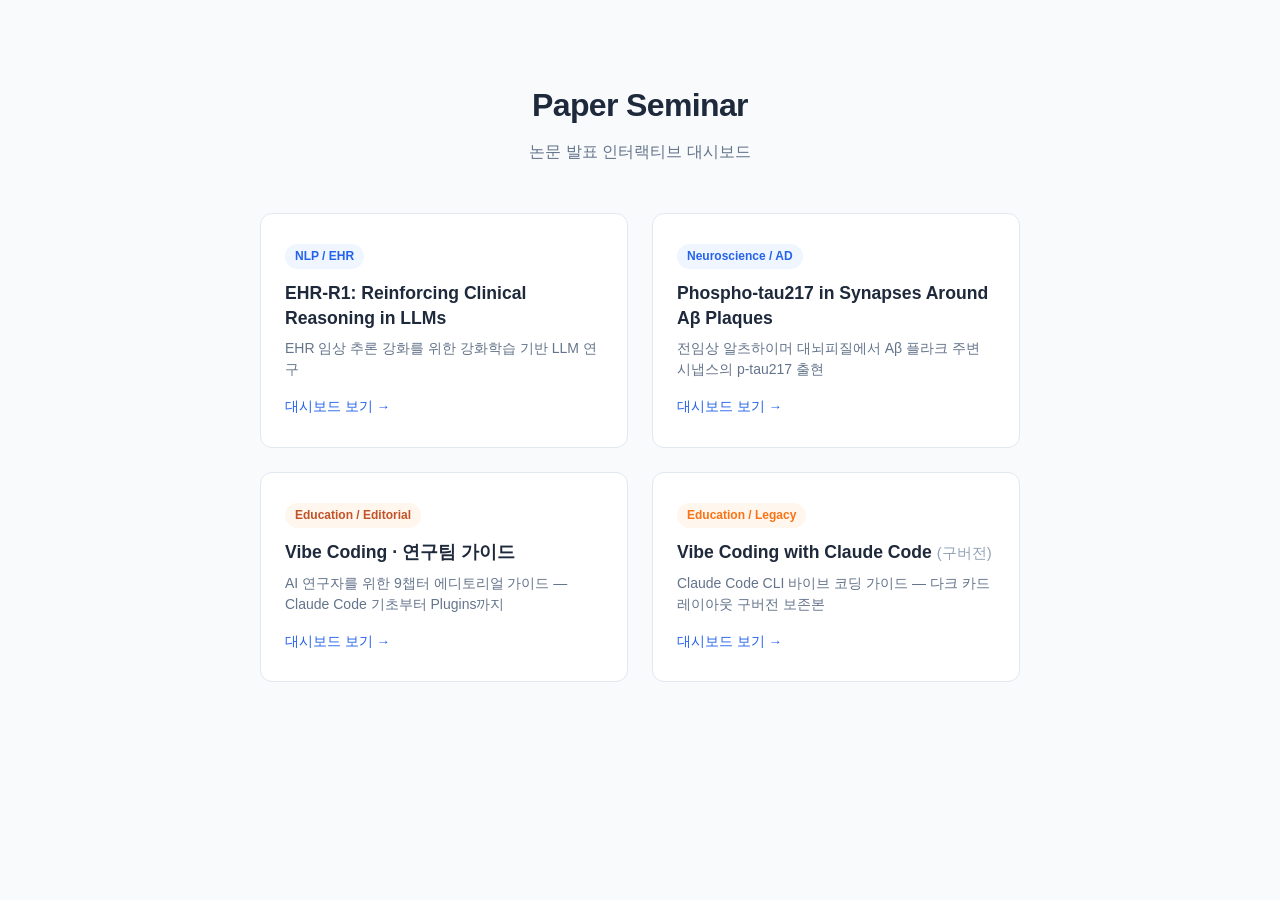
==== commit 219760f1: "feat: claude-code-guide 복원 + 디자인 업그레이드, 랜딩 카드 추가 - claude-code-guide/index.html: 이전 다크 카드 버전 복원 후 Cl" ====
--- a/index.html
+++ b/index.html
@@ -101,6 +101,12 @@
       <p>AI 연구자를 위한 9챕터 에디토리얼 가이드 — Claude Code 기초부터 Plugins까지</p>
       <span class="card-arrow">대시보드 보기 →</span>
     </a>
+    <a class="card" href="./claude-code-guide/">
+      <span class="card-tag" style="color:#f97316;background:#fff7ed;">Education / Legacy</span>
+      <h2>Vibe Coding with Claude Code <span style="font-weight:400;color:#94a3b8;font-size:0.85em;">(구버전)</span></h2>
+      <p>Claude Code CLI 바이브 코딩 가이드 — 다크 카드 레이아웃 구버전 보존본</p>
+      <span class="card-arrow">대시보드 보기 →</span>
+    </a>
   </div>
 </body>
 </html>
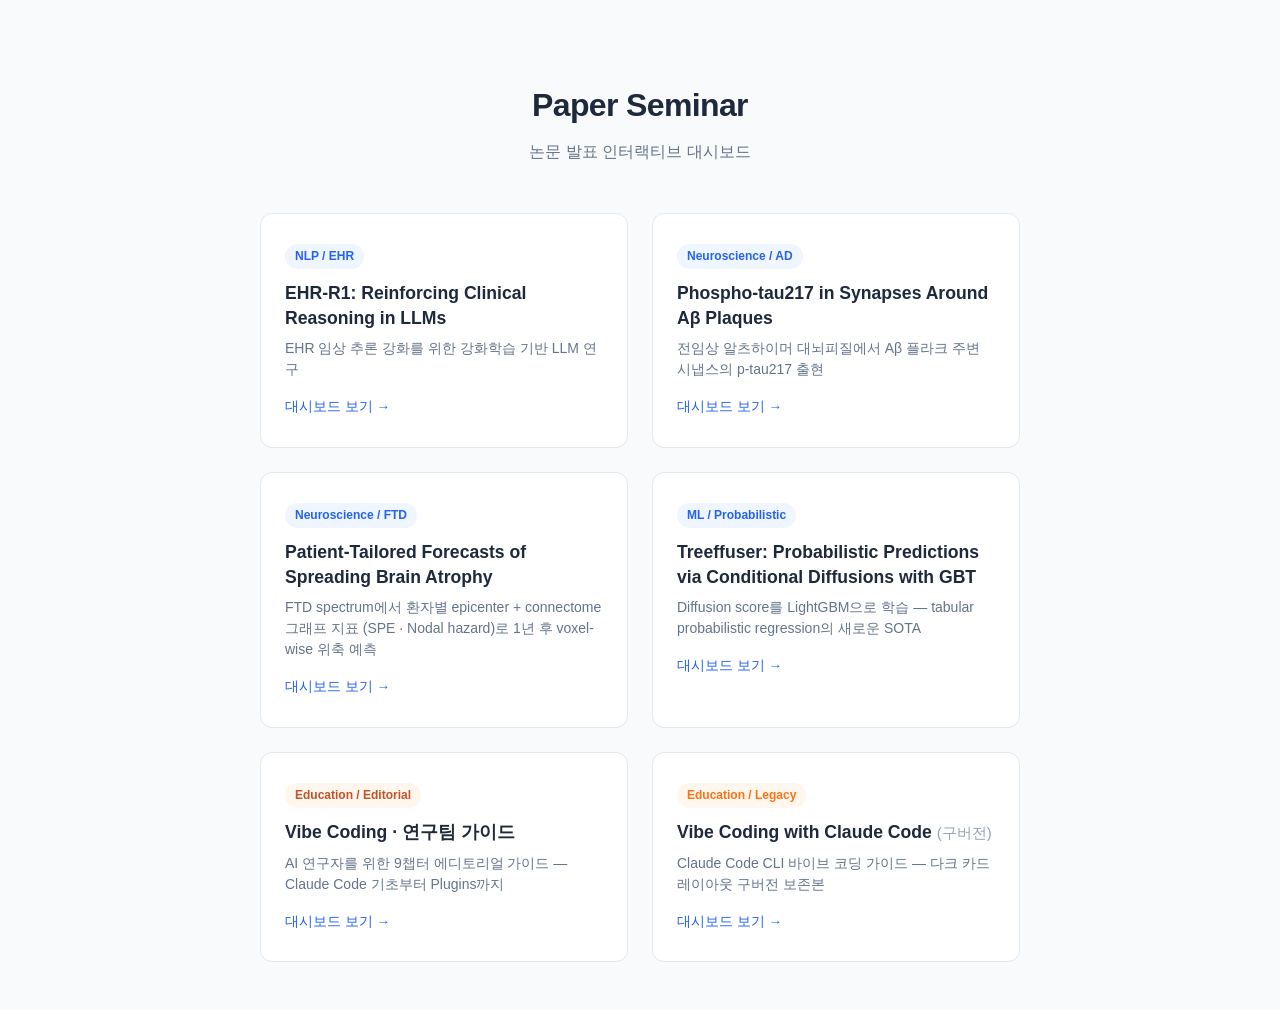
==== commit 754102f8: "feat(spreading_brain_atrophy): FTD network spread 논문 세미나 대시보드 추가 Brown et al. (Neuron) — patient-tai" ====
--- a/index.html
+++ b/index.html
@@ -95,6 +95,18 @@
       <p>전임상 알츠하이머 대뇌피질에서 Aβ 플라크 주변 시냅스의 p-tau217 출현</p>
       <span class="card-arrow">대시보드 보기 →</span>
     </a>
+    <a class="card" href="./spreading_brain_atrophy/">
+      <span class="card-tag">Neuroscience / FTD</span>
+      <h2>Patient-Tailored Forecasts of Spreading Brain Atrophy</h2>
+      <p>FTD spectrum에서 환자별 epicenter + connectome 그래프 지표 (SPE · Nodal hazard)로 1년 후 voxel-wise 위축 예측</p>
+      <span class="card-arrow">대시보드 보기 →</span>
+    </a>
+    <a class="card" href="./Tree/">
+      <span class="card-tag">ML / Probabilistic</span>
+      <h2>Treeffuser: Probabilistic Predictions via Conditional Diffusions with GBT</h2>
+      <p>Diffusion score를 LightGBM으로 학습 — tabular probabilistic regression의 새로운 SOTA</p>
+      <span class="card-arrow">대시보드 보기 →</span>
+    </a>
     <a class="card" href="./vibe-coding-edu/">
       <span class="card-tag" style="color:#c2522a;background:#fff7ed;">Education / Editorial</span>
       <h2>Vibe Coding · 연구팀 가이드</h2>
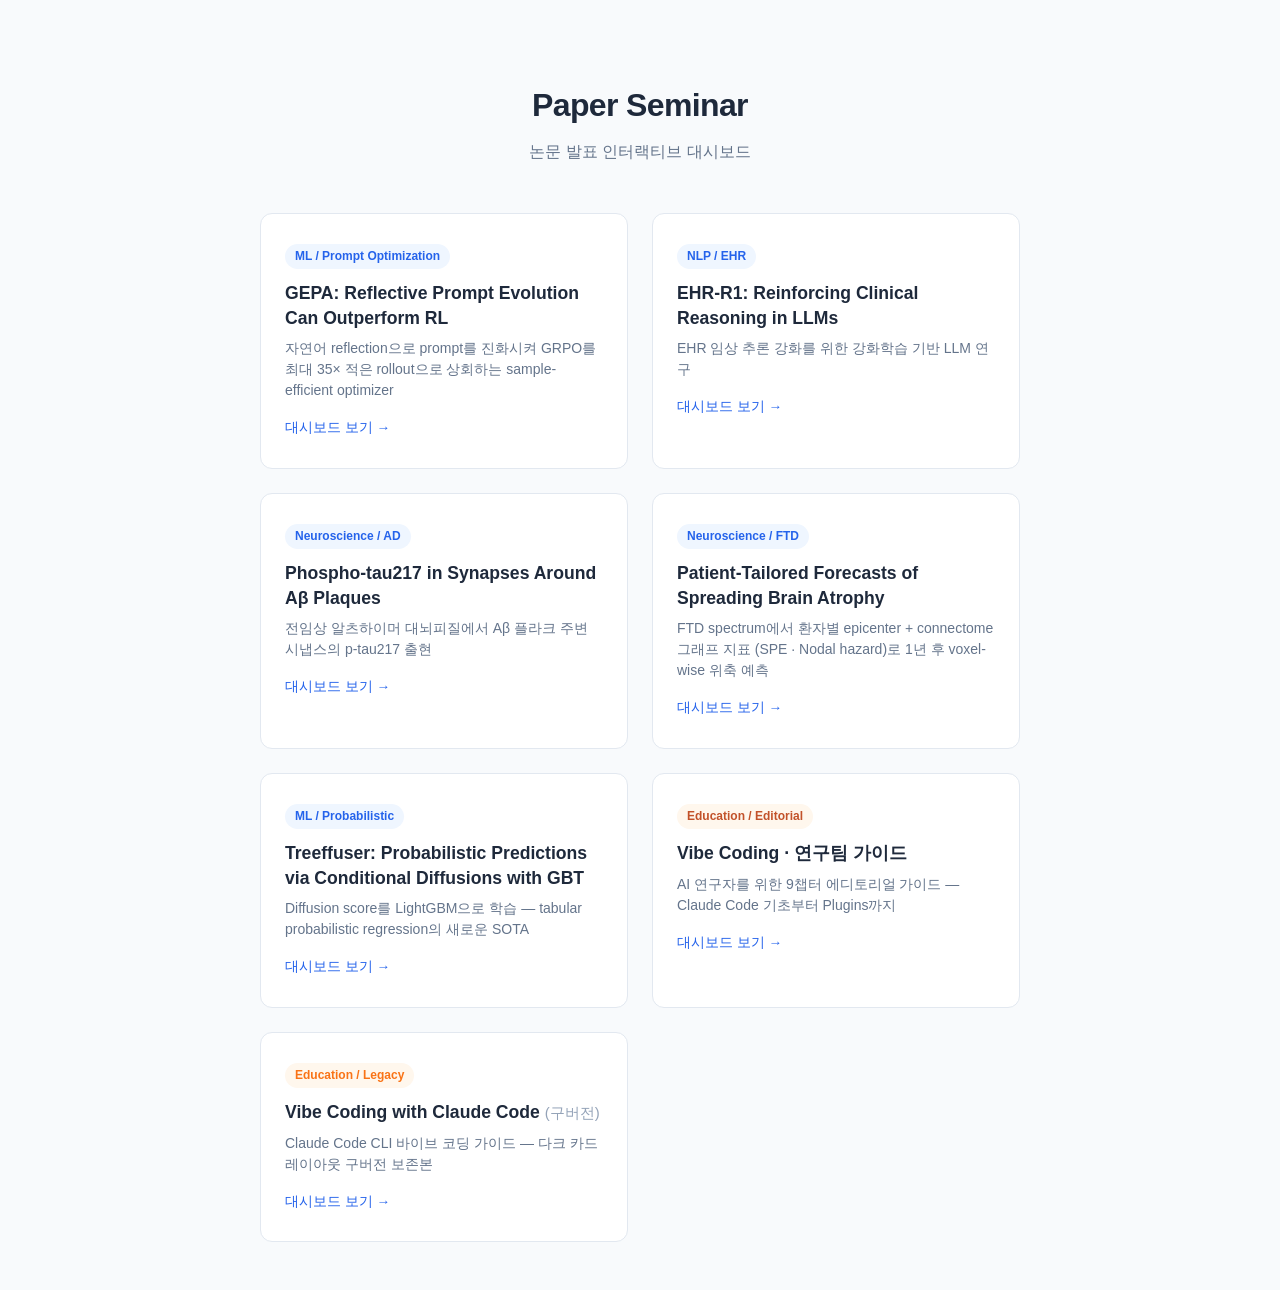
==== commit be6250b3: "feat(gepa): GEPA reflective prompt evolution 논문 세미나 대시보드 추가 - 논문 순서대로 9개 섹션 구성, PDF 원본 figure 그대로 사용" ====
--- a/index.html
+++ b/index.html
@@ -83,6 +83,12 @@
   <h1>Paper Seminar</h1>
   <p class="subtitle">논문 발표 인터랙티브 대시보드</p>
   <div class="cards">
+    <a class="card" href="./gepa/">
+      <span class="card-tag">ML / Prompt Optimization</span>
+      <h2>GEPA: Reflective Prompt Evolution Can Outperform RL</h2>
+      <p>자연어 reflection으로 prompt를 진화시켜 GRPO를 최대 35× 적은 rollout으로 상회하는 sample-efficient optimizer</p>
+      <span class="card-arrow">대시보드 보기 →</span>
+    </a>
     <a class="card" href="./ehr-r1/">
       <span class="card-tag">NLP / EHR</span>
       <h2>EHR-R1: Reinforcing Clinical Reasoning in LLMs</h2>
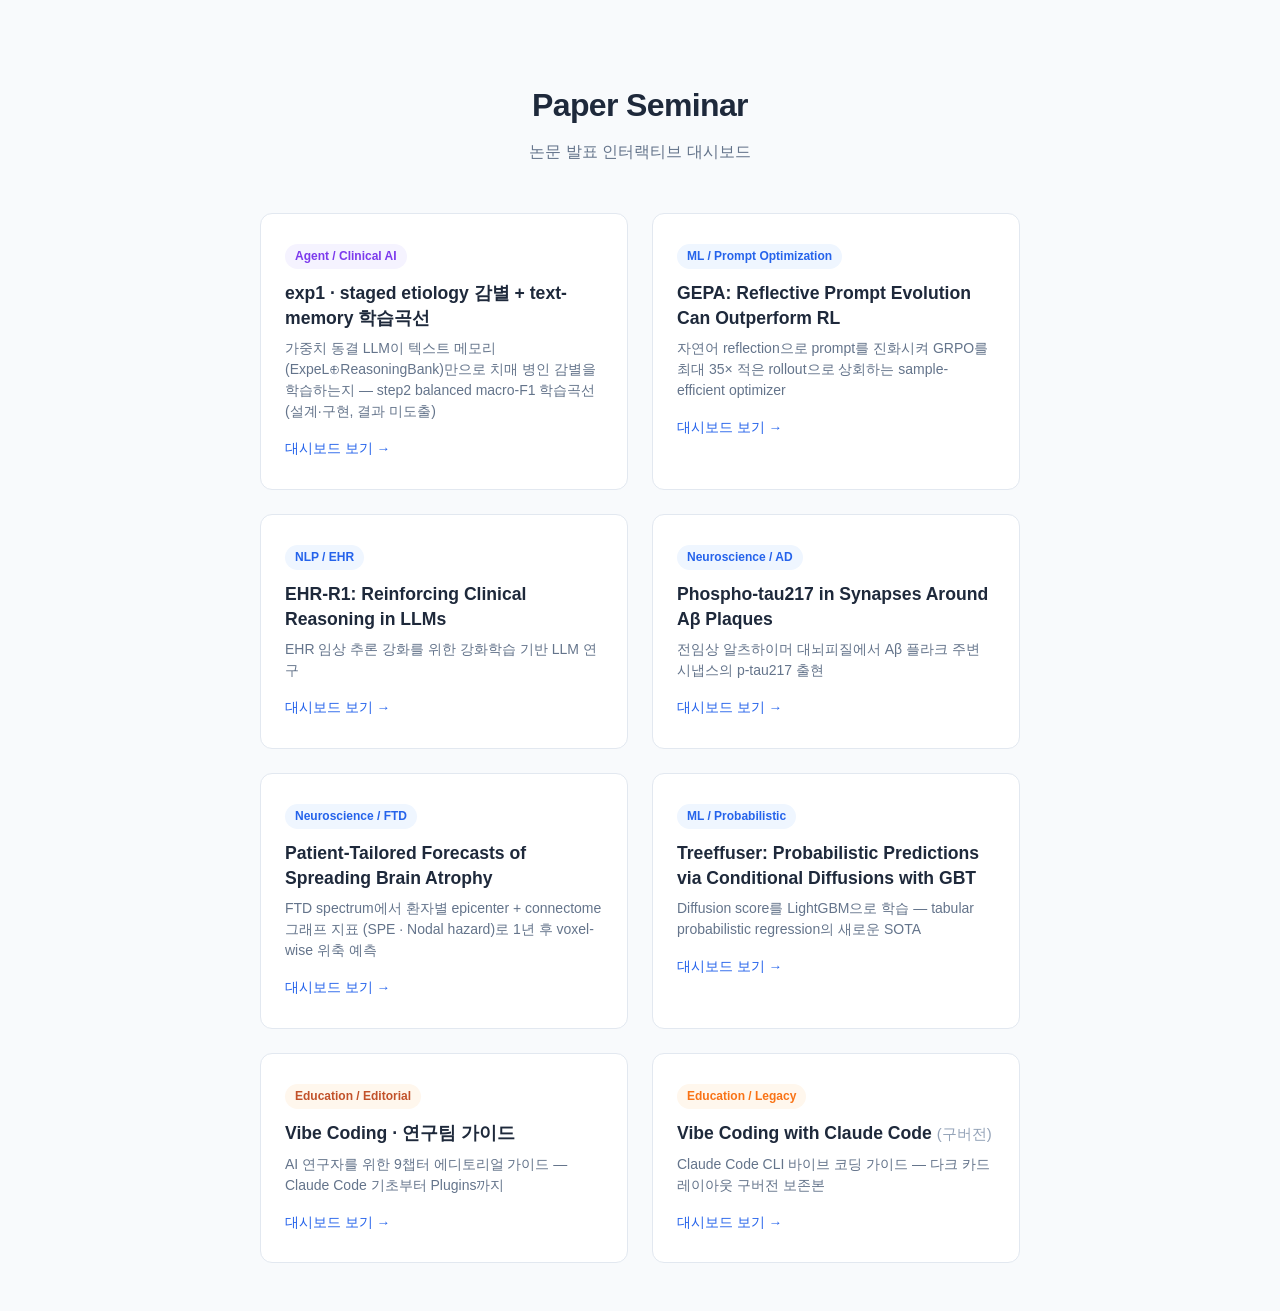
==== commit 60af224d: "feat(neuro-agent): exp1 staged etiology + text-memory 랩미팅 대시보드 추가 - 가중치 동결 LLM + 텍스트 메모리(ExpeL⊕Reaso" ====
--- a/index.html
+++ b/index.html
@@ -83,6 +83,12 @@
   <h1>Paper Seminar</h1>
   <p class="subtitle">논문 발표 인터랙티브 대시보드</p>
   <div class="cards">
+    <a class="card" href="./neuro-agent/">
+      <span class="card-tag" style="color:#7c3aed;background:#f5f3ff;">Agent / Clinical AI</span>
+      <h2>exp1 · staged etiology 감별 + text-memory 학습곡선</h2>
+      <p>가중치 동결 LLM이 텍스트 메모리(ExpeL⊕ReasoningBank)만으로 치매 병인 감별을 학습하는지 — step2 balanced macro-F1 학습곡선 (설계·구현, 결과 미도출)</p>
+      <span class="card-arrow">대시보드 보기 →</span>
+    </a>
     <a class="card" href="./gepa/">
       <span class="card-tag">ML / Prompt Optimization</span>
       <h2>GEPA: Reflective Prompt Evolution Can Outperform RL</h2>
